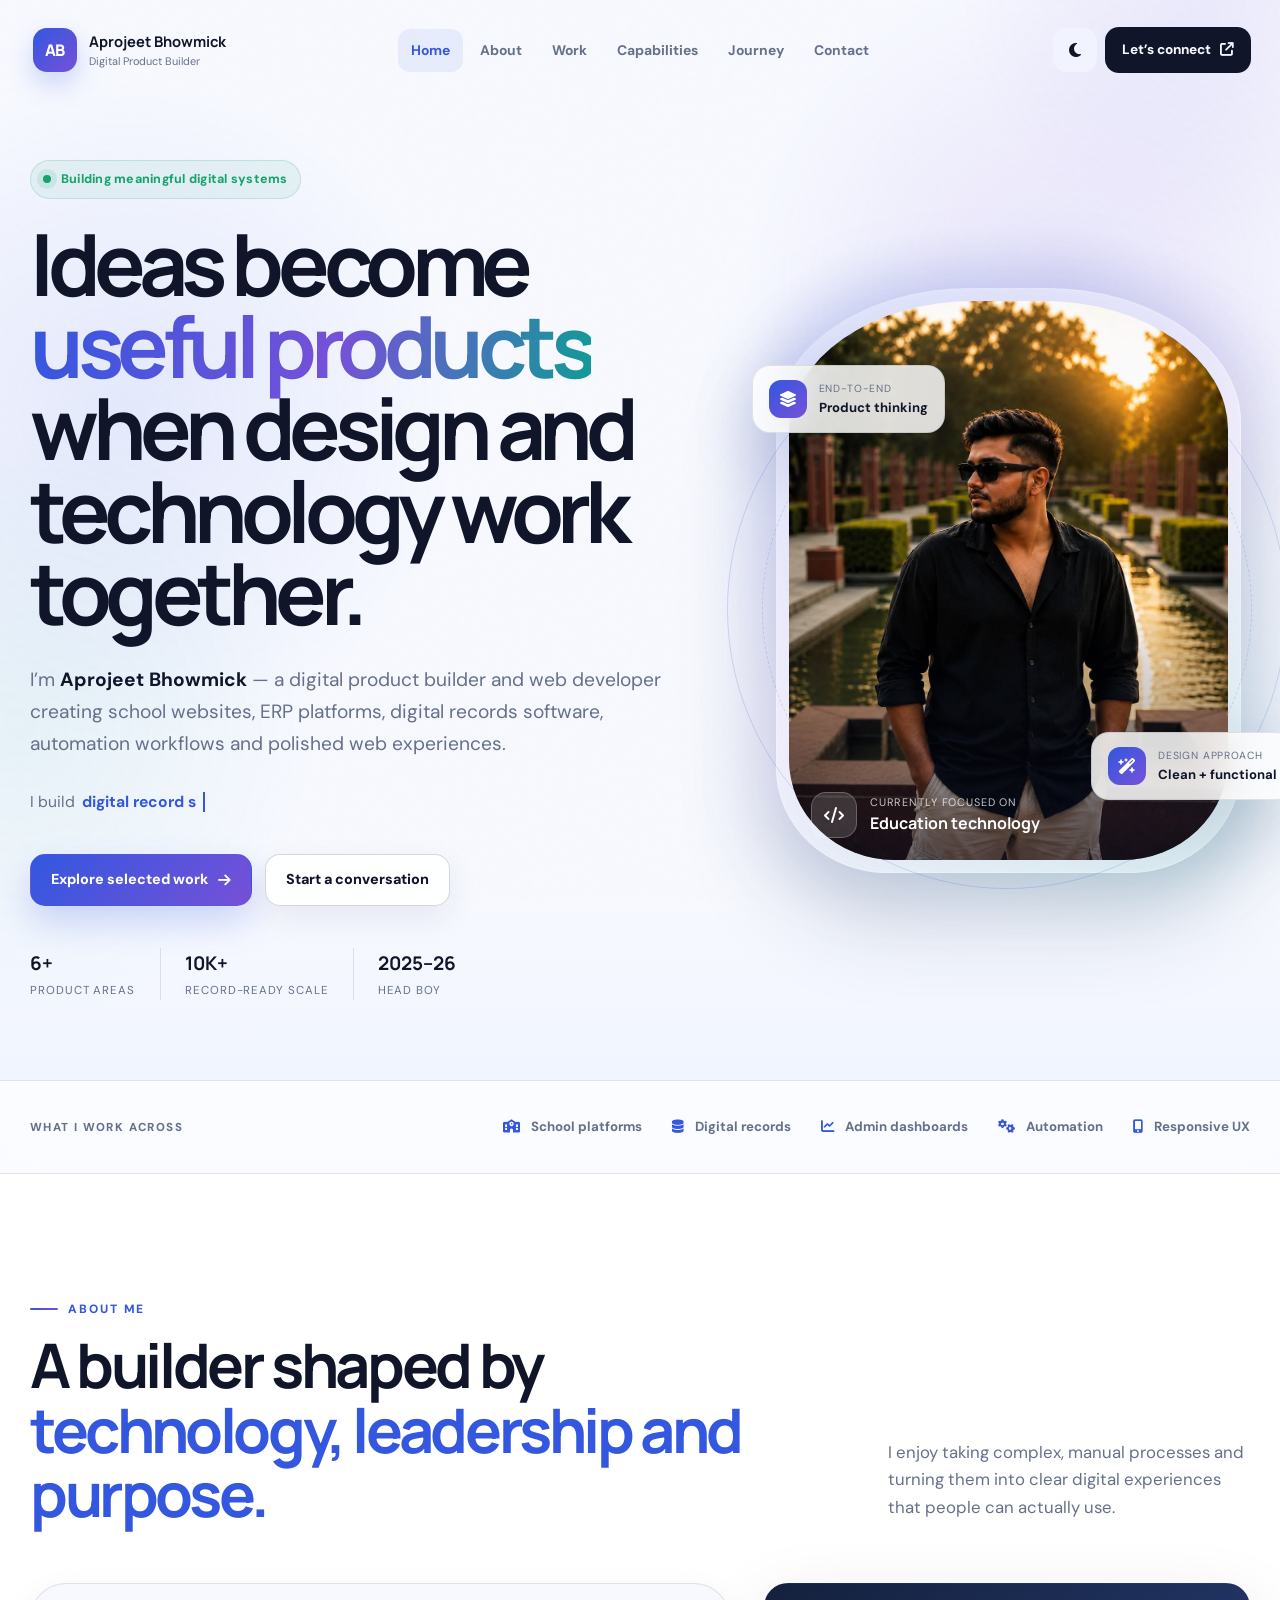
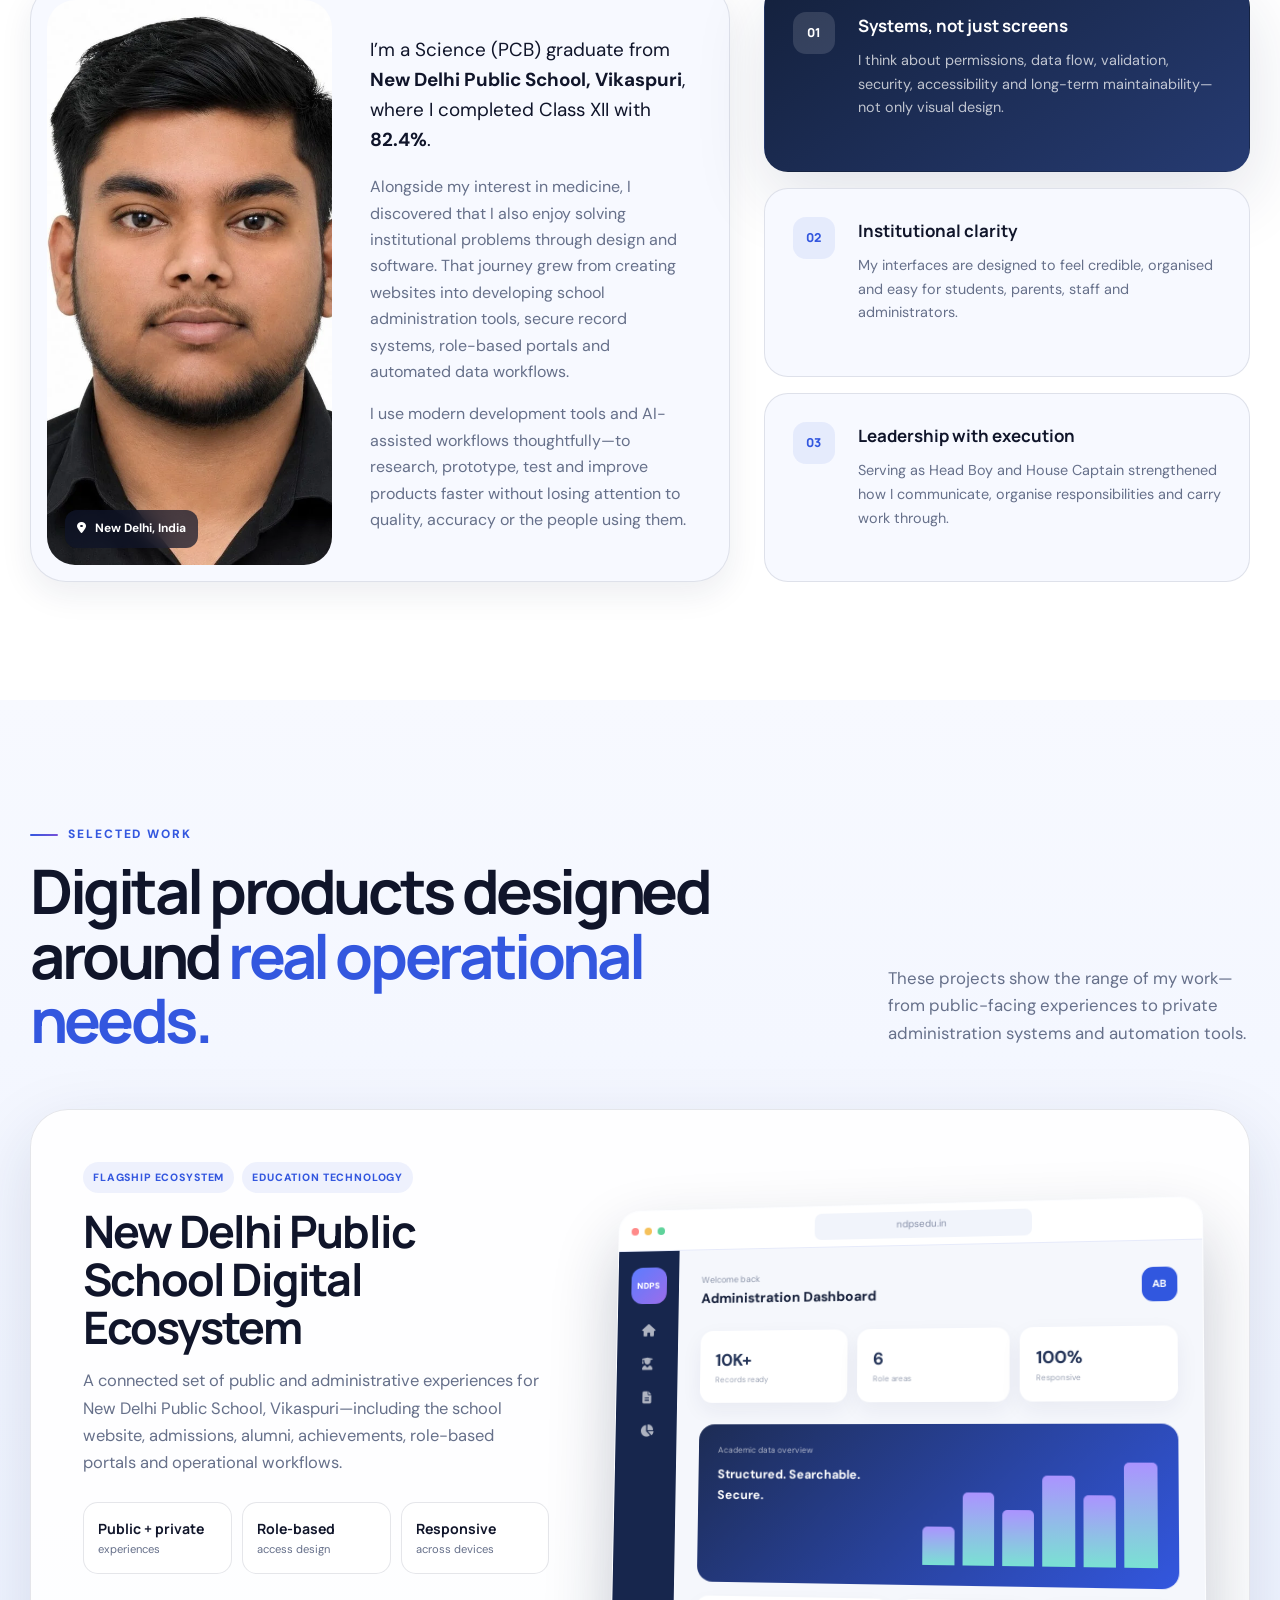
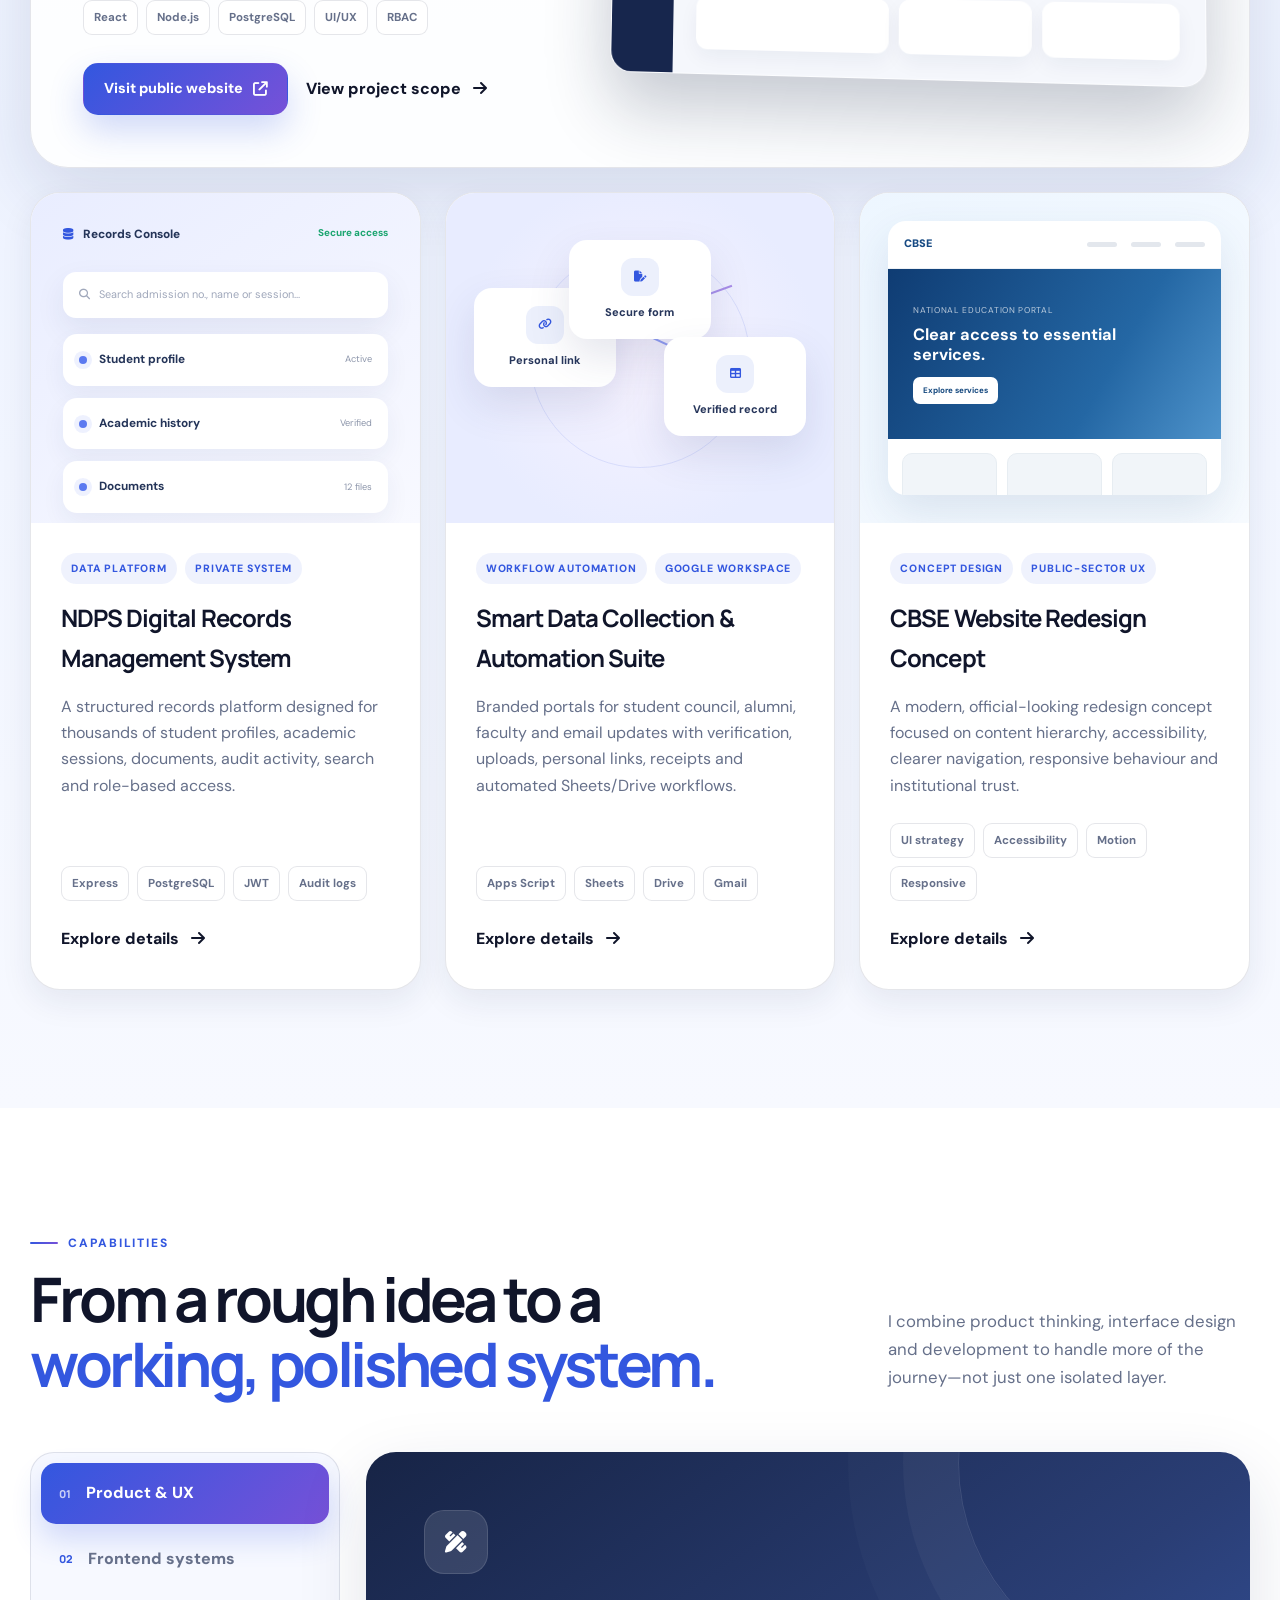
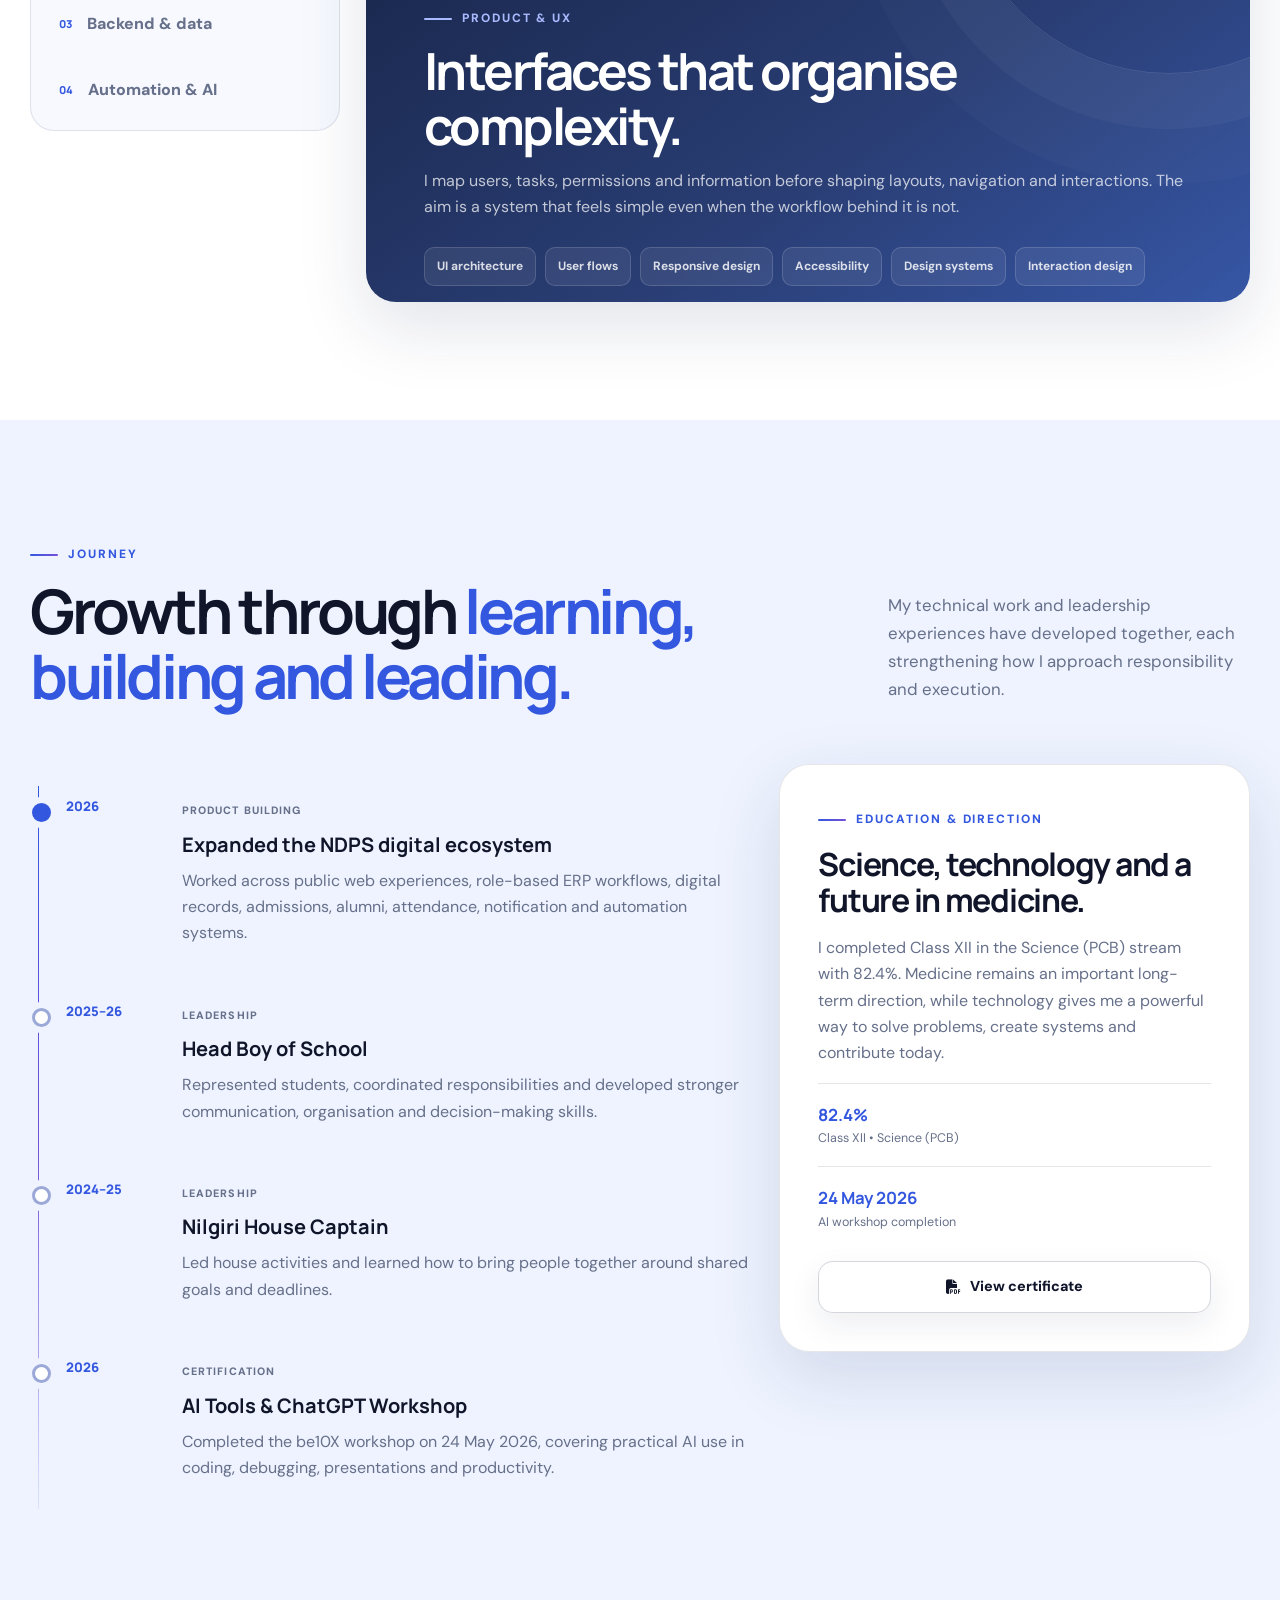
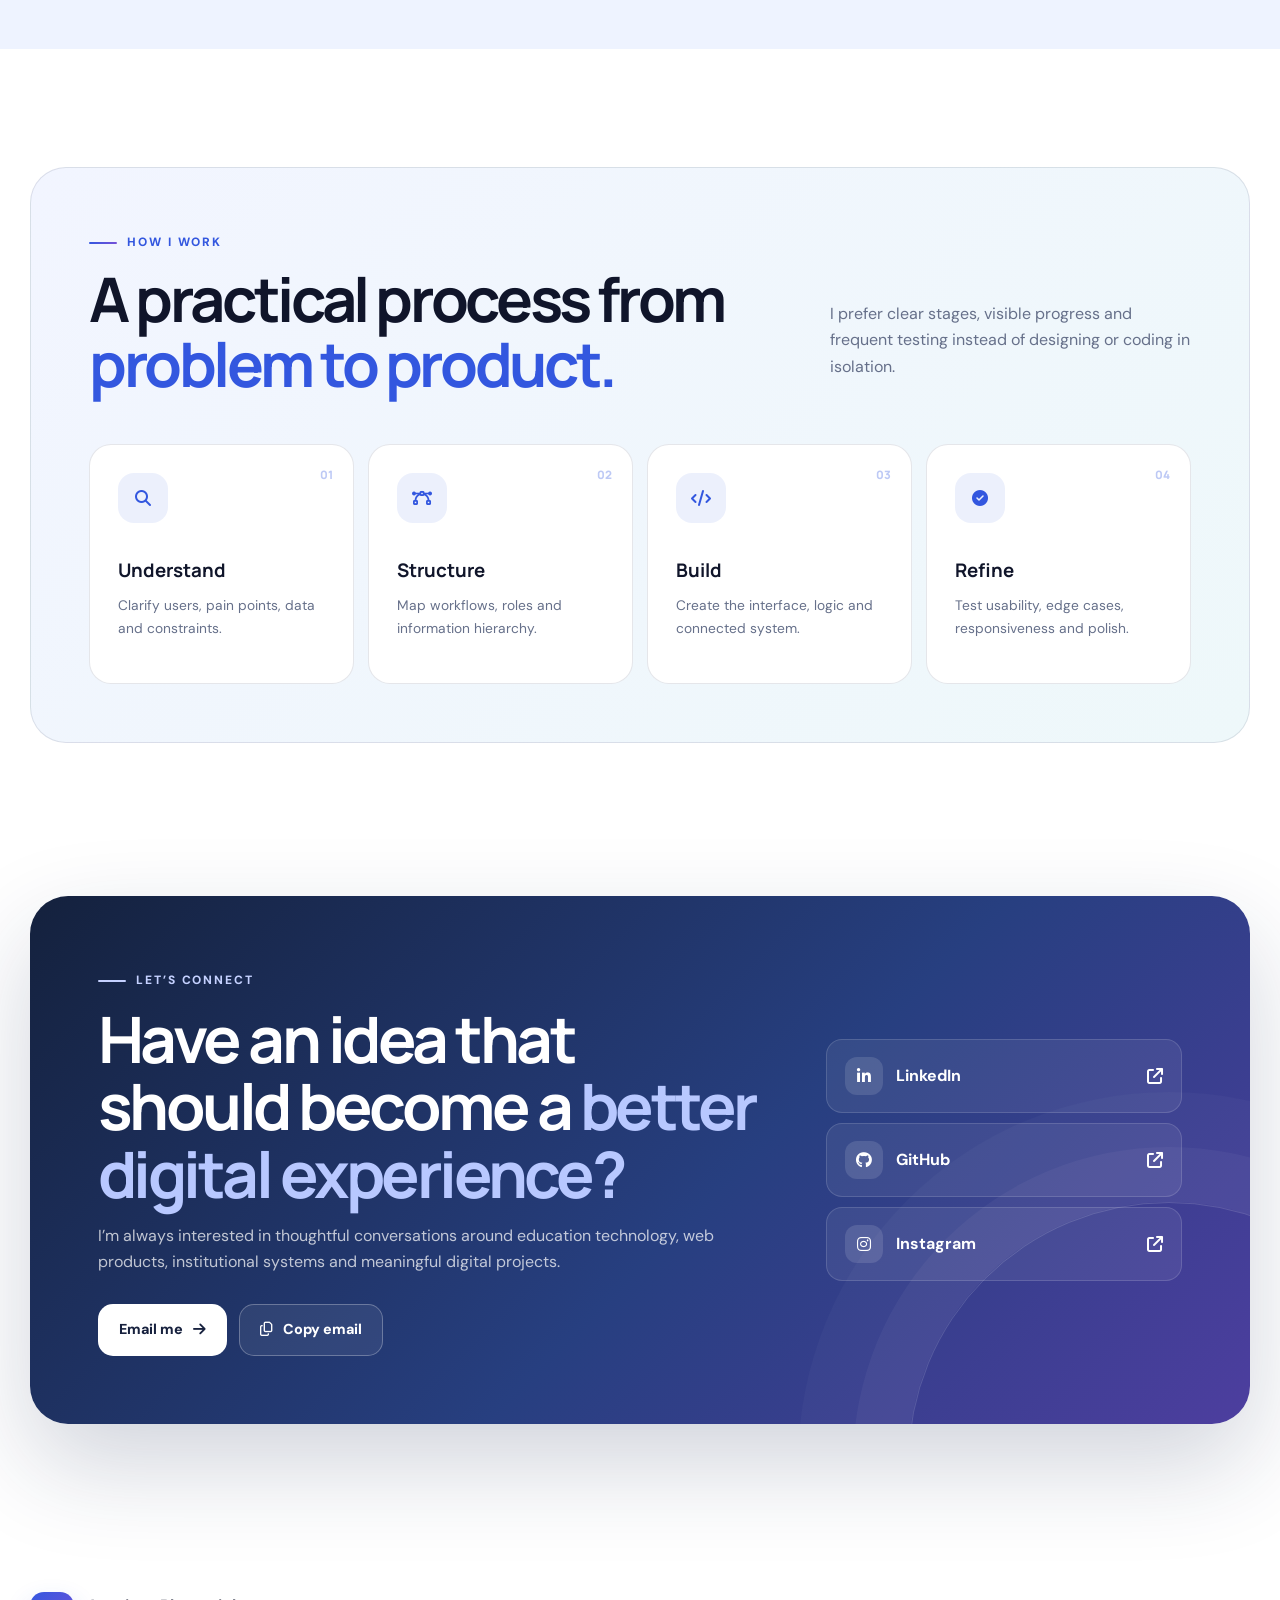
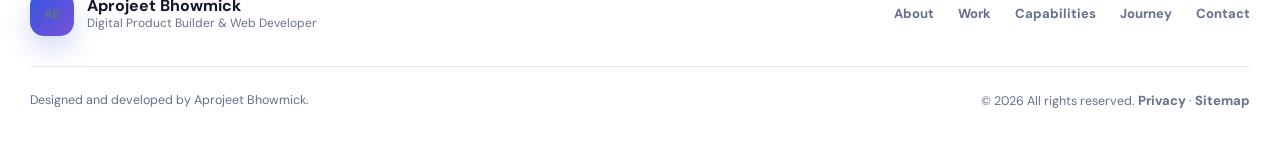
==== index.html @ 4f78eb9e "Redesign professional portfolio and remove NEET CBT project" ====
<!DOCTYPE html>
<html lang="en" data-theme="light">
<head>
    <meta charset="UTF-8">
    <meta name="viewport" content="width=device-width, initial-scale=1.0">
    <meta http-equiv="X-UA-Compatible" content="IE=edge">

    <title>Aprojeet Bhowmick | Digital Product Builder & Web Developer</title>
    <meta name="description" content="Portfolio of Aprojeet Bhowmick, a digital product builder and web developer creating school websites, ERP platforms, digital records systems, automation workflows and responsive web applications.">
    <meta name="keywords" content="Aprojeet Bhowmick, web developer, digital product builder, NDPS website, school ERP, digital records management, Google Apps Script automation, portfolio, New Delhi">
    <meta name="author" content="Aprojeet Bhowmick">
    <meta name="robots" content="index, follow">
    <meta name="theme-color" content="#f7f9ff">
    <link rel="canonical" href="https://aprojeetbhowmick.site.je/">

    <meta property="og:title" content="Aprojeet Bhowmick | Digital Product Builder">
    <meta property="og:description" content="Designing and building practical digital systems for education, administration and data management.">
    <meta property="og:url" content="https://aprojeetbhowmick.site.je/">
    <meta property="og:image" content="https://aprojeetbhowmick.site.je/images/hero.jpg">
    <meta property="og:type" content="website">
    <meta property="og:site_name" content="Aprojeet Bhowmick">

    <meta name="twitter:card" content="summary_large_image">
    <meta name="twitter:title" content="Aprojeet Bhowmick | Digital Product Builder">
    <meta name="twitter:description" content="School platforms, ERP systems, digital records software, automation workflows and responsive web experiences.">
    <meta name="twitter:image" content="https://aprojeetbhowmick.site.je/images/hero.jpg">

    <link rel="icon" type="image/png" sizes="16x16" href="favicon-16x16.png">
    <link rel="icon" type="image/png" sizes="32x32" href="favicon-32x32.png">
    <link rel="apple-touch-icon" sizes="180x180" href="apple-touch-icon.png">
    <link rel="manifest" href="site.webmanifest">

    <link rel="preconnect" href="https://fonts.googleapis.com">
    <link rel="preconnect" href="https://fonts.gstatic.com" crossorigin>
    <link href="https://fonts.googleapis.com/css2?family=DM+Sans:wght@400;500;600;700&family=Manrope:wght@500;600;700;800&display=swap" rel="stylesheet">
    <link rel="stylesheet" href="https://cdnjs.cloudflare.com/ajax/libs/font-awesome/6.7.2/css/all.min.css">
    <link rel="stylesheet" href="css/style.css?v=20260804">

    <script type="application/ld+json">
    {
      "@context": "https://schema.org",
      "@type": "Person",
      "name": "Aprojeet Bhowmick",
      "url": "https://aprojeetbhowmick.site.je/",
      "image": "https://aprojeetbhowmick.site.je/images/hero.jpg",
      "jobTitle": "Digital Product Builder and Web Developer",
      "description": "Digital product builder creating school websites, ERP platforms, digital records systems and automation workflows.",
      "alumniOf": {
        "@type": "EducationalOrganization",
        "name": "New Delhi Public School, Vikaspuri",
        "url": "https://ndpsedu.in"
      },
      "award": [
        "Head Boy of School 2025-2026",
        "Nilgiri House Captain 2024-2025"
      ],
      "knowsAbout": [
        "Web Development",
        "UI/UX Design",
        "School ERP Development",
        "Digital Records Management",
        "Responsive Design",
        "Google Apps Script",
        "Workflow Automation",
        "Artificial Intelligence"
      ],
      "sameAs": [
        "https://www.linkedin.com/in/aprojeetbhowmick",
        "https://github.com/aprojeetbhowmick2008-alt",
        "https://www.instagram.com/gentlex.aprojeet"
      ]
    }
    </script>
</head>
<body>
    <a class="skip-link" href="#main-content">Skip to main content</a>

    <div class="page-loader" id="pageLoader" aria-hidden="true">
        <div class="loader-mark">AB</div>
        <div class="loader-line"><span></span></div>
        <p>Building the experience</p>
    </div>

    <div class="scroll-progress" aria-hidden="true"><span id="scrollProgress"></span></div>
    <div class="ambient ambient-one" aria-hidden="true"></div>
    <div class="ambient ambient-two" aria-hidden="true"></div>
    <div class="noise" aria-hidden="true"></div>

    <header class="site-header" id="siteHeader">
        <nav class="nav-shell" aria-label="Primary navigation">
            <a class="brand" href="#home" aria-label="Aprojeet Bhowmick — Home">
                <span class="brand-mark">AB</span>
                <span class="brand-copy">
                    <strong>Aprojeet Bhowmick</strong>
                    <small>Digital Product Builder</small>
                </span>
            </a>

            <div class="nav-panel" id="navPanel">
                <a class="nav-link active" href="#home">Home</a>
                <a class="nav-link" href="#about">About</a>
                <a class="nav-link" href="#work">Work</a>
                <a class="nav-link" href="#capabilities">Capabilities</a>
                <a class="nav-link" href="#journey">Journey</a>
                <a class="nav-link" href="#contact">Contact</a>
            </div>

            <div class="nav-actions">
                <button class="icon-button theme-toggle" id="themeToggle" type="button" aria-label="Switch to dark theme" title="Change theme">
                    <i class="fa-solid fa-moon" aria-hidden="true"></i>
                </button>
                <a class="nav-cta" href="#contact">Let’s connect <i class="fa-solid fa-arrow-up-right-from-square" aria-hidden="true"></i></a>
                <button class="menu-button" id="menuButton" type="button" aria-label="Open navigation" aria-expanded="false" aria-controls="navPanel">
                    <span></span><span></span><span></span>
                </button>
            </div>
        </nav>
    </header>

    <main id="main-content">
        <section class="hero section" id="home">
            <div class="hero-grid container">
                <div class="hero-copy reveal">
                    <div class="eyebrow"><span class="status-dot"></span> Building meaningful digital systems</div>
                    <h1>Ideas become <span class="gradient-text">useful products</span> when design and technology work together.</h1>
                    <p class="hero-lead">
                        I’m <strong>Aprojeet Bhowmick</strong> — a digital product builder and web developer creating school websites, ERP platforms, digital records software, automation workflows and polished web experiences.
                    </p>
                    <div class="hero-role" aria-live="polite">
                        <span>I build</span>
                        <strong id="typingText">school platforms</strong>
                        <span class="typing-caret" aria-hidden="true"></span>
                    </div>
                    <div class="hero-actions">
                        <a class="button button-primary magnetic" href="#work">Explore selected work <i class="fa-solid fa-arrow-right" aria-hidden="true"></i></a>
                        <a class="button button-secondary" href="mailto:aprojeetbhowmick2008@gmail.com">Start a conversation</a>
                    </div>
                    <div class="hero-proof" aria-label="Highlights">
                        <div><strong>6+</strong><span>product areas</span></div>
                        <div><strong>10K+</strong><span>record-ready scale</span></div>
                        <div><strong>2025–26</strong><span>Head Boy</span></div>
                    </div>
                </div>

                <div class="hero-visual reveal reveal-delay-1" aria-label="Portrait of Aprojeet Bhowmick">
                    <div class="portrait-frame" data-tilt>
                        <div class="portrait-orbit orbit-one" aria-hidden="true"></div>
                        <div class="portrait-orbit orbit-two" aria-hidden="true"></div>
                        <picture>
                            <source srcset="images/webp/hero.webp" type="image/webp">
                            <img src="images/hero.jpg" alt="Aprojeet Bhowmick" width="760" height="950" fetchpriority="high">
                        </picture>
                        <div class="portrait-overlay"></div>
                        <div class="portrait-label">
                            <span class="label-icon"><i class="fa-solid fa-code" aria-hidden="true"></i></span>
                            <span><small>Currently focused on</small><strong>Education technology</strong></span>
                        </div>
                    </div>
                    <div class="floating-card floating-card-one" aria-hidden="true">
                        <i class="fa-solid fa-layer-group"></i>
                        <span><small>End-to-end</small><strong>Product thinking</strong></span>
                    </div>
                    <div class="floating-card floating-card-two" aria-hidden="true">
                        <i class="fa-solid fa-wand-magic-sparkles"></i>
                        <span><small>Design approach</small><strong>Clean + functional</strong></span>
                    </div>
                </div>
            </div>

            <div class="trusted-strip reveal">
                <div class="container trusted-inner">
                    <span class="trusted-label">What I work across</span>
                    <div class="trusted-items" aria-label="Areas of work">
                        <span><i class="fa-solid fa-school"></i> School platforms</span>
                        <span><i class="fa-solid fa-database"></i> Digital records</span>
                        <span><i class="fa-solid fa-chart-line"></i> Admin dashboards</span>
                        <span><i class="fa-solid fa-gears"></i> Automation</span>
                        <span><i class="fa-solid fa-mobile-screen-button"></i> Responsive UX</span>
                    </div>
                </div>
            </div>
        </section>

        <section class="about section" id="about">
            <div class="container">
                <div class="section-heading reveal">
                    <div>
                        <span class="section-kicker">About me</span>
                        <h2>A builder shaped by <span>technology, leadership and purpose.</span></h2>
                    </div>
                    <p>I enjoy taking complex, manual processes and turning them into clear digital experiences that people can actually use.</p>
                </div>

                <div class="about-grid">
                    <article class="about-story reveal">
                        <div class="about-photo-wrap">
                            <picture>
                                <source srcset="images/webp/about.webp" type="image/webp">
                                <img src="images/about.jpg" alt="Portrait of Aprojeet Bhowmick" width="700" height="700" loading="lazy">
                            </picture>
                            <div class="photo-badge"><i class="fa-solid fa-location-dot"></i> New Delhi, India</div>
                        </div>
                        <div class="about-text">
                            <p class="lead-paragraph">I’m a Science (PCB) graduate from <strong>New Delhi Public School, Vikaspuri</strong>, where I completed Class XII with <strong>82.4%</strong>.</p>
                            <p>Alongside my interest in medicine, I discovered that I also enjoy solving institutional problems through design and software. That journey grew from creating websites into developing school administration tools, secure record systems, role-based portals and automated data workflows.</p>
                            <p>I use modern development tools and AI-assisted workflows thoughtfully—to research, prototype, test and improve products faster without losing attention to quality, accuracy or the people using them.</p>
                        </div>
                    </article>

                    <aside class="about-values reveal reveal-delay-1">
                        <article class="value-card value-featured">
                            <span class="value-number">01</span>
                            <div>
                                <h3>Systems, not just screens</h3>
                                <p>I think about permissions, data flow, validation, security, accessibility and long-term maintainability—not only visual design.</p>
                            </div>
                        </article>
                        <article class="value-card">
                            <span class="value-number">02</span>
                            <div>
                                <h3>Institutional clarity</h3>
                                <p>My interfaces are designed to feel credible, organised and easy for students, parents, staff and administrators.</p>
                            </div>
                        </article>
                        <article class="value-card">
                            <span class="value-number">03</span>
                            <div>
                                <h3>Leadership with execution</h3>
                                <p>Serving as Head Boy and House Captain strengthened how I communicate, organise responsibilities and carry work through.</p>
                            </div>
                        </article>
                    </aside>
                </div>
            </div>
        </section>

        <section class="work section" id="work">
            <div class="container">
                <div class="section-heading reveal">
                    <div>
                        <span class="section-kicker">Selected work</span>
                        <h2>Digital products designed around <span>real operational needs.</span></h2>
                    </div>
                    <p>These projects show the range of my work—from public-facing experiences to private administration systems and automation tools.</p>
                </div>

                <div class="project-feature reveal" data-project="ndps-ecosystem">
                    <div class="project-copy">
                        <div class="project-meta"><span>Flagship ecosystem</span><span>Education technology</span></div>
                        <h3>New Delhi Public School Digital Ecosystem</h3>
                        <p>A connected set of public and administrative experiences for New Delhi Public School, Vikaspuri—including the school website, admissions, alumni, achievements, role-based portals and operational workflows.</p>
                        <div class="project-results">
                            <div><strong>Public + private</strong><span>experiences</span></div>
                            <div><strong>Role-based</strong><span>access design</span></div>
                            <div><strong>Responsive</strong><span>across devices</span></div>
                        </div>
                        <div class="project-tags">
                            <span>React</span><span>Node.js</span><span>PostgreSQL</span><span>UI/UX</span><span>RBAC</span>
                        </div>
                        <div class="project-actions">
                            <a class="button button-primary" href="https://ndpsedu.in" target="_blank" rel="noopener noreferrer">Visit public website <i class="fa-solid fa-arrow-up-right-from-square"></i></a>
                            <button class="text-button project-open" type="button" data-project-id="ndps-ecosystem">View project scope <i class="fa-solid fa-arrow-right"></i></button>
                        </div>
                    </div>
                    <div class="project-showcase showcase-school" data-tilt>
                        <div class="browser-shell">
                            <div class="browser-top"><span></span><span></span><span></span><div>ndpsedu.in</div></div>
                            <div class="school-screen">
                                <div class="school-sidebar">
                                    <div class="mini-logo">NDPS</div>
                                    <i class="fa-solid fa-house"></i>
                                    <i class="fa-solid fa-user-graduate"></i>
                                    <i class="fa-solid fa-file-lines"></i>
                                    <i class="fa-solid fa-chart-pie"></i>
                                </div>
                                <div class="school-content">
                                    <div class="school-header"><div><small>Welcome back</small><strong>Administration Dashboard</strong></div><span class="avatar-dot">AB</span></div>
                                    <div class="metric-row"><span><b>10K+</b><small>Records ready</small></span><span><b>6</b><small>Role areas</small></span><span><b>100%</b><small>Responsive</small></span></div>
                                    <div class="chart-panel"><div class="chart-copy"><small>Academic data overview</small><strong>Structured. Searchable. Secure.</strong></div><div class="bars"><i></i><i></i><i></i><i></i><i></i><i></i></div></div>
                                    <div class="mini-panels"><span></span><span></span><span></span></div>
                                </div>
                            </div>
                        </div>
                    </div>
                </div>

                <div class="project-grid">
                    <article class="project-card reveal" data-project="records">
                        <div class="project-card-visual visual-records">
                            <div class="records-head"><span><i class="fa-solid fa-database"></i> Records Console</span><small>Secure access</small></div>
                            <div class="record-search"><i class="fa-solid fa-magnifying-glass"></i><span>Search admission no., name or session…</span></div>
                            <div class="record-list">
                                <span><i></i><b>Student profile</b><small>Active</small></span>
                                <span><i></i><b>Academic history</b><small>Verified</small></span>
                                <span><i></i><b>Documents</b><small>12 files</small></span>
                            </div>
                        </div>
                        <div class="project-card-body">
                            <div class="project-meta"><span>Data platform</span><span>Private system</span></div>
                            <h3>NDPS Digital Records Management System</h3>
                            <p>A structured records platform designed for thousands of student profiles, academic sessions, documents, audit activity, search and role-based access.</p>
                            <div class="project-tags"><span>Express</span><span>PostgreSQL</span><span>JWT</span><span>Audit logs</span></div>
                            <button class="text-button project-open" type="button" data-project-id="records">Explore details <i class="fa-solid fa-arrow-right"></i></button>
                        </div>
                    </article>

                    <article class="project-card reveal reveal-delay-1" data-project="automation">
                        <div class="project-card-visual visual-automation">
                            <div class="flow-node node-one"><i class="fa-solid fa-link"></i><span>Personal link</span></div>
                            <div class="flow-line line-one"></div>
                            <div class="flow-node node-two"><i class="fa-solid fa-file-pen"></i><span>Secure form</span></div>
                            <div class="flow-line line-two"></div>
                            <div class="flow-node node-three"><i class="fa-solid fa-table"></i><span>Verified record</span></div>
                            <div class="flow-pulse"></div>
                        </div>
                        <div class="project-card-body">
                            <div class="project-meta"><span>Workflow automation</span><span>Google Workspace</span></div>
                            <h3>Smart Data Collection & Automation Suite</h3>
                            <p>Branded portals for student council, alumni, faculty and email updates with verification, uploads, personal links, receipts and automated Sheets/Drive workflows.</p>
                            <div class="project-tags"><span>Apps Script</span><span>Sheets</span><span>Drive</span><span>Gmail</span></div>
                            <button class="text-button project-open" type="button" data-project-id="automation">Explore details <i class="fa-solid fa-arrow-right"></i></button>
                        </div>
                    </article>

                    <article class="project-card reveal reveal-delay-1" data-project="design">
                        <div class="project-card-visual visual-design">
                            <div class="design-window">
                                <div class="design-nav"><span class="design-logo">CBSE</span><span></span><span></span><span></span></div>
                                <div class="design-hero"><small>National education portal</small><strong>Clear access to essential services.</strong><button>Explore services</button></div>
                                <div class="design-cards"><span></span><span></span><span></span></div>
                            </div>
                        </div>
                        <div class="project-card-body">
                            <div class="project-meta"><span>Concept design</span><span>Public-sector UX</span></div>
                            <h3>CBSE Website Redesign Concept</h3>
                            <p>A modern, official-looking redesign concept focused on content hierarchy, accessibility, clearer navigation, responsive behaviour and institutional trust.</p>
                            <div class="project-tags"><span>UI strategy</span><span>Accessibility</span><span>Motion</span><span>Responsive</span></div>
                            <button class="text-button project-open" type="button" data-project-id="design">Explore details <i class="fa-solid fa-arrow-right"></i></button>
                        </div>
                    </article>
                </div>
            </div>
        </section>

        <section class="capabilities section" id="capabilities">
            <div class="container">
                <div class="section-heading reveal">
                    <div>
                        <span class="section-kicker">Capabilities</span>
                        <h2>From a rough idea to a <span>working, polished system.</span></h2>
                    </div>
                    <p>I combine product thinking, interface design and development to handle more of the journey—not just one isolated layer.</p>
                </div>

                <div class="capability-layout">
                    <div class="capability-tabs reveal" role="tablist" aria-label="Capability categories">
                        <button class="capability-tab active" type="button" role="tab" aria-selected="true" data-tab="product"><span>01</span>Product & UX</button>
                        <button class="capability-tab" type="button" role="tab" aria-selected="false" data-tab="frontend"><span>02</span>Frontend systems</button>
                        <button class="capability-tab" type="button" role="tab" aria-selected="false" data-tab="backend"><span>03</span>Backend & data</button>
                        <button class="capability-tab" type="button" role="tab" aria-selected="false" data-tab="automation"><span>04</span>Automation & AI</button>
                    </div>

                    <div class="capability-stage reveal reveal-delay-1">
                        <article class="capability-panel active" data-panel="product">
                            <div class="capability-icon"><i class="fa-solid fa-pen-ruler"></i></div>
                            <span class="section-kicker">Product & UX</span>
                            <h3>Interfaces that organise complexity.</h3>
                            <p>I map users, tasks, permissions and information before shaping layouts, navigation and interactions. The aim is a system that feels simple even when the workflow behind it is not.</p>
                            <div class="skill-cloud"><span>UI architecture</span><span>User flows</span><span>Responsive design</span><span>Accessibility</span><span>Design systems</span><span>Interaction design</span></div>
                        </article>
                        <article class="capability-panel" data-panel="frontend">
                            <div class="capability-icon"><i class="fa-solid fa-laptop-code"></i></div>
                            <span class="section-kicker">Frontend systems</span>
                            <h3>Fast, responsive and maintainable experiences.</h3>
                            <p>I create reusable interface patterns for public websites, portals and dashboards, with clear states, forms, tables, filters, modals and mobile behaviour.</p>
                            <div class="skill-cloud"><span>HTML5</span><span>CSS3</span><span>JavaScript</span><span>React</span><span>Vite</span><span>Responsive UI</span></div>
                        </article>
                        <article class="capability-panel" data-panel="backend">
                            <div class="capability-icon"><i class="fa-solid fa-server"></i></div>
                            <span class="section-kicker">Backend & data</span>
                            <h3>Reliable foundations for real records.</h3>
                            <p>I work with APIs, relational data, authentication, permissions, search, file handling and audit activity to support operational software rather than static demos.</p>
                            <div class="skill-cloud"><span>Node.js</span><span>Express</span><span>PostgreSQL</span><span>MySQL</span><span>Prisma</span><span>JWT & RBAC</span></div>
                        </article>
                        <article class="capability-panel" data-panel="automation">
                            <div class="capability-icon"><i class="fa-solid fa-wand-magic-sparkles"></i></div>
                            <span class="section-kicker">Automation & AI</span>
                            <h3>Less repetitive work, better data quality.</h3>
                            <p>I build verification, personal-link, notification and record-generation workflows using Google Workspace tools and AI-assisted development practices.</p>
                            <div class="skill-cloud"><span>Apps Script</span><span>Google Sheets</span><span>Drive</span><span>Gmail workflows</span><span>ChatGPT</span><span>Codex</span></div>
                        </article>
                    </div>
                </div>
            </div>
        </section>

        <section class="journey section" id="journey">
            <div class="container">
                <div class="section-heading reveal">
                    <div>
                        <span class="section-kicker">Journey</span>
                        <h2>Growth through <span>learning, building and leading.</span></h2>
                    </div>
                    <p>My technical work and leadership experiences have developed together, each strengthening how I approach responsibility and execution.</p>
                </div>

                <div class="journey-grid">
                    <div class="timeline reveal">
                        <article class="timeline-item active">
                            <span class="timeline-year">2026</span>
                            <div><small>Product building</small><h3>Expanded the NDPS digital ecosystem</h3><p>Worked across public web experiences, role-based ERP workflows, digital records, admissions, alumni, attendance, notification and automation systems.</p></div>
                        </article>
                        <article class="timeline-item">
                            <span class="timeline-year">2025–26</span>
                            <div><small>Leadership</small><h3>Head Boy of School</h3><p>Represented students, coordinated responsibilities and developed stronger communication, organisation and decision-making skills.</p></div>
                        </article>
                        <article class="timeline-item">
                            <span class="timeline-year">2024–25</span>
                            <div><small>Leadership</small><h3>Nilgiri House Captain</h3><p>Led house activities and learned how to bring people together around shared goals and deadlines.</p></div>
                        </article>
                        <article class="timeline-item">
                            <span class="timeline-year">2026</span>
                            <div><small>Certification</small><h3>AI Tools & ChatGPT Workshop</h3><p>Completed the be10X workshop on 24 May 2026, covering practical AI use in coding, debugging, presentations and productivity.</p></div>
                        </article>
                    </div>

                    <aside class="journey-card reveal reveal-delay-1">
                        <span class="section-kicker">Education & direction</span>
                        <h3>Science, technology and a future in medicine.</h3>
                        <p>I completed Class XII in the Science (PCB) stream with 82.4%. Medicine remains an important long-term direction, while technology gives me a powerful way to solve problems, create systems and contribute today.</p>
                        <div class="journey-stat"><strong>82.4%</strong><span>Class XII • Science (PCB)</span></div>
                        <div class="journey-stat"><strong>24 May 2026</strong><span>AI workshop completion</span></div>
                        <a class="button button-secondary" href="assets/certificate.pdf" target="_blank" rel="noopener noreferrer"><i class="fa-solid fa-file-pdf"></i> View certificate</a>
                    </aside>
                </div>
            </div>
        </section>

        <section class="process section">
            <div class="container process-shell reveal">
                <div class="process-intro">
                    <div><span class="section-kicker">How I work</span><h2>A practical process from <span>problem to product.</span></h2></div>
                    <p>I prefer clear stages, visible progress and frequent testing instead of designing or coding in isolation.</p>
                </div>
                <div class="process-steps">
                    <article><span>01</span><i class="fa-solid fa-magnifying-glass"></i><h3>Understand</h3><p>Clarify users, pain points, data and constraints.</p></article>
                    <article><span>02</span><i class="fa-solid fa-bezier-curve"></i><h3>Structure</h3><p>Map workflows, roles and information hierarchy.</p></article>
                    <article><span>03</span><i class="fa-solid fa-code"></i><h3>Build</h3><p>Create the interface, logic and connected system.</p></article>
                    <article><span>04</span><i class="fa-solid fa-circle-check"></i><h3>Refine</h3><p>Test usability, edge cases, responsiveness and polish.</p></article>
                </div>
            </div>
        </section>

        <section class="contact section" id="contact">
            <div class="container">
                <div class="contact-shell reveal">
                    <div class="contact-copy">
                        <span class="section-kicker">Let’s connect</span>
                        <h2>Have an idea that should become a <span>better digital experience?</span></h2>
                        <p>I’m always interested in thoughtful conversations around education technology, web products, institutional systems and meaningful digital projects.</p>
                        <div class="contact-actions">
                            <a class="button button-light" href="mailto:aprojeetbhowmick2008@gmail.com">Email me <i class="fa-solid fa-arrow-right"></i></a>
                            <button class="button button-ghost-light" id="copyEmail" type="button" data-email="aprojeetbhowmick2008@gmail.com"><i class="fa-regular fa-copy"></i> Copy email</button>
                        </div>
                    </div>
                    <div class="contact-links">
                        <a href="https://www.linkedin.com/in/aprojeetbhowmick" target="_blank" rel="noopener noreferrer"><span><i class="fa-brands fa-linkedin-in"></i><b>LinkedIn</b></span><i class="fa-solid fa-arrow-up-right-from-square"></i></a>
                        <a href="https://github.com/aprojeetbhowmick2008-alt" target="_blank" rel="noopener noreferrer"><span><i class="fa-brands fa-github"></i><b>GitHub</b></span><i class="fa-solid fa-arrow-up-right-from-square"></i></a>
                        <a href="https://www.instagram.com/gentlex.aprojeet" target="_blank" rel="noopener noreferrer"><span><i class="fa-brands fa-instagram"></i><b>Instagram</b></span><i class="fa-solid fa-arrow-up-right-from-square"></i></a>
                    </div>
                </div>
            </div>
        </section>
    </main>

    <footer class="site-footer">
        <div class="container footer-top">
            <div class="footer-brand">
                <span class="brand-mark">AB</span>
                <div><strong>Aprojeet Bhowmick</strong><span>Digital Product Builder & Web Developer</span></div>
            </div>
            <nav aria-label="Footer navigation">
                <a href="#about">About</a><a href="#work">Work</a><a href="#capabilities">Capabilities</a><a href="#journey">Journey</a><a href="#contact">Contact</a>
            </nav>
        </div>
        <div class="container footer-bottom">
            <p>Designed and developed by Aprojeet Bhowmick.</p>
            <p>© <span id="currentYear"></span> All rights reserved. <a href="privacy.html">Privacy</a> · <a href="sitemap.html">Sitemap</a></p>
        </div>
    </footer>

    <button class="back-to-top" id="backToTop" type="button" aria-label="Back to top"><i class="fa-solid fa-arrow-up"></i></button>
    <div class="toast" id="toast" role="status" aria-live="polite"></div>

    <div class="project-modal" id="projectModal" role="dialog" aria-modal="true" aria-labelledby="projectModalTitle" aria-hidden="true">
        <div class="project-modal-backdrop" data-close-modal></div>
        <div class="project-modal-panel" role="document">
            <button class="modal-close" type="button" aria-label="Close project details" data-close-modal><i class="fa-solid fa-xmark"></i></button>
            <span class="section-kicker" id="projectModalKicker">Project details</span>
            <h2 id="projectModalTitle"></h2>
            <p class="modal-summary" id="projectModalSummary"></p>
            <div class="modal-grid">
                <div><h3>Challenge</h3><p id="projectModalChallenge"></p></div>
                <div><h3>Approach</h3><p id="projectModalApproach"></p></div>
                <div><h3>Key capabilities</h3><ul id="projectModalFeatures"></ul></div>
                <div><h3>Focus</h3><div class="project-tags" id="projectModalTags"></div></div>
            </div>
        </div>
    </div>

    <script src="js/script.js?v=20260804" defer></script>
</body>
</html>
---- css/style.css ----
:root {
    --bg: #f7f9ff;
    --bg-soft: #eef3ff;
    --surface: rgba(255, 255, 255, 0.88);
    --surface-solid: #ffffff;
    --surface-strong: #f1f4ff;
    --text: #10152a;
    --muted: #66708a;
    --line: rgba(22, 32, 70, 0.11);
    --line-strong: rgba(22, 32, 70, 0.18);
    --navy: #14213d;
    --blue: #3357df;
    --blue-dark: #2545bf;
    --violet: #7651d8;
    --teal: #119b96;
    --gold: #c8942e;
    --success: #18a26e;
    --shadow-sm: 0 12px 32px rgba(25, 38, 82, 0.08);
    --shadow-md: 0 24px 70px rgba(25, 38, 82, 0.13);
    --shadow-lg: 0 40px 100px rgba(25, 38, 82, 0.2);
    --radius-sm: 14px;
    --radius-md: 24px;
    --radius-lg: 36px;
    --container: 1220px;
    --header-height: 86px;
    --ease: cubic-bezier(.2,.7,.2,1);
}

html[data-theme="dark"] {
    --bg: #0d1223;
    --bg-soft: #111a31;
    --surface: rgba(20, 28, 50, 0.88);
    --surface-solid: #141c32;
    --surface-strong: #1b2540;
    --text: #f6f8ff;
    --muted: #a7b0c7;
    --line: rgba(255, 255, 255, 0.1);
    --line-strong: rgba(255, 255, 255, 0.16);
    --navy: #eef3ff;
    --shadow-sm: 0 12px 32px rgba(0, 0, 0, 0.22);
    --shadow-md: 0 24px 70px rgba(0, 0, 0, 0.32);
    --shadow-lg: 0 40px 100px rgba(0, 0, 0, 0.42);
}

* { box-sizing: border-box; }
html { scroll-behavior: smooth; scroll-padding-top: calc(var(--header-height) + 22px); }
body {
    margin: 0;
    min-width: 320px;
    font-family: "DM Sans", system-ui, -apple-system, BlinkMacSystemFont, "Segoe UI", sans-serif;
    color: var(--text);
    background: var(--bg);
    line-height: 1.65;
    overflow-x: hidden;
    transition: background-color .35s ease, color .35s ease;
}
body.modal-open, body.menu-open { overflow: hidden; }
button, input, textarea, select { font: inherit; }
a { color: inherit; }
img { max-width: 100%; display: block; }
button, a { -webkit-tap-highlight-color: transparent; }
::selection { background: rgba(51, 87, 223, .2); }

.skip-link {
    position: fixed;
    left: 18px;
    top: -90px;
    z-index: 9999;
    background: var(--text);
    color: var(--bg);
    padding: 12px 18px;
    border-radius: 10px;
    text-decoration: none;
    transition: top .25s ease;
}
.skip-link:focus { top: 18px; }

.container { width: min(calc(100% - 40px), var(--container)); margin-inline: auto; }
.section { position: relative; padding: 118px 0; }
.section-heading {
    display: grid;
    grid-template-columns: minmax(0, 1.55fr) minmax(280px, .7fr);
    align-items: end;
    gap: 56px;
    margin-bottom: 56px;
}
.section-kicker {
    display: inline-flex;
    align-items: center;
    gap: 10px;
    margin-bottom: 14px;
    color: var(--blue);
    font-size: .75rem;
    font-weight: 800;
    letter-spacing: .16em;
    text-transform: uppercase;
}
.section-kicker::before { content: ""; width: 28px; height: 2px; border-radius: 2px; background: linear-gradient(90deg, var(--blue), var(--violet)); }
.section-heading h2,
.process-intro h2,
.contact-copy h2 {
    margin: 0;
    max-width: 790px;
    font-family: "Manrope", sans-serif;
    font-size: clamp(2.3rem, 4.8vw, 4.6rem);
    line-height: 1.05;
    letter-spacing: -.055em;
}
.section-heading h2 span,
.process-intro h2 span,
.contact-copy h2 span { color: var(--blue); }
.section-heading > p { margin: 0 0 5px; color: var(--muted); font-size: 1.05rem; }

.page-loader {
    position: fixed;
    inset: 0;
    z-index: 99999;
    display: grid;
    place-content: center;
    justify-items: center;
    background: #f7f9ff;
    transition: opacity .55s ease, visibility .55s ease;
}
.page-loader.hidden { opacity: 0; visibility: hidden; }
.loader-mark {
    display: grid;
    place-items: center;
    width: 72px;
    height: 72px;
    border-radius: 22px;
    background: linear-gradient(135deg, var(--blue), var(--violet));
    color: white;
    font-family: "Manrope", sans-serif;
    font-size: 1.4rem;
    font-weight: 800;
    box-shadow: 0 22px 60px rgba(51, 87, 223, .3);
}
.loader-line { width: 180px; height: 3px; margin-top: 26px; overflow: hidden; border-radius: 99px; background: #e6eaff; }
.loader-line span { display: block; width: 45%; height: 100%; background: linear-gradient(90deg, var(--blue), var(--violet)); animation: loaderMove 1.1s var(--ease) infinite; }
.page-loader p { margin: 14px 0 0; color: #6f7791; font-size: .78rem; letter-spacing: .16em; text-transform: uppercase; }
@keyframes loaderMove { 0% { transform: translateX(-120%); } 100% { transform: translateX(330%); } }

.scroll-progress { position: fixed; inset: 0 0 auto; z-index: 10001; height: 3px; pointer-events: none; }
.scroll-progress span { display: block; height: 100%; width: 0; background: linear-gradient(90deg, var(--blue), var(--violet), var(--teal)); box-shadow: 0 0 18px rgba(51,87,223,.5); }
.ambient { position: fixed; z-index: -2; border-radius: 50%; pointer-events: none; opacity: .6; }
.ambient-one { width: 520px; height: 520px; top: -260px; right: -190px; background: radial-gradient(circle, rgba(118,81,216,.15), transparent 68%); }
.ambient-two { width: 620px; height: 620px; left: -290px; top: 46%; background: radial-gradient(circle, rgba(17,155,150,.12), transparent 68%); }
.noise { position: fixed; inset: 0; z-index: -1; pointer-events: none; opacity: .018; background-image: url("data:image/svg+xml,%3Csvg viewBox='0 0 180 180' xmlns='http://www.w3.org/2000/svg'%3E%3Cfilter id='n'%3E%3CfeTurbulence type='fractalNoise' baseFrequency='.9' numOctaves='3' stitchTiles='stitch'/%3E%3C/filter%3E%3Crect width='100%25' height='100%25' filter='url(%23n)' opacity='.9'/%3E%3C/svg%3E"); }

.site-header { position: fixed; inset: 0 0 auto; z-index: 1000; padding: 16px 0; transition: padding .35s ease; }
.site-header.scrolled { padding: 8px 0; }
.nav-shell {
    width: min(calc(100% - 32px), 1320px);
    min-height: 68px;
    margin: auto;
    padding: 10px 12px 10px 16px;
    display: flex;
    align-items: center;
    justify-content: space-between;
    gap: 24px;
    border: 1px solid transparent;
    border-radius: 22px;
    transition: background .35s ease, border-color .35s ease, box-shadow .35s ease;
}
.site-header.scrolled .nav-shell {
    background: color-mix(in srgb, var(--surface-solid) 82%, transparent);
    border-color: var(--line);
    box-shadow: var(--shadow-sm);
    backdrop-filter: blur(18px);
    -webkit-backdrop-filter: blur(18px);
}
.brand { display: inline-flex; align-items: center; gap: 12px; text-decoration: none; min-width: max-content; }
.brand-mark {
    display: grid;
    place-items: center;
    width: 44px;
    height: 44px;
    border-radius: 14px;
    background: linear-gradient(135deg, var(--blue), var(--violet));
    color: #fff;
    font-family: "Manrope", sans-serif;
    font-weight: 800;
    letter-spacing: -.04em;
    box-shadow: 0 12px 26px rgba(51,87,223,.22);
}
.brand-copy { display: grid; line-height: 1.2; }
.brand-copy strong { font-family: "Manrope", sans-serif; font-size: .92rem; }
.brand-copy small { margin-top: 4px; color: var(--muted); font-size: .68rem; }
.nav-panel { display: flex; align-items: center; gap: 4px; }
.nav-link { position: relative; padding: 10px 13px; color: var(--muted); font-size: .87rem; font-weight: 700; text-decoration: none; border-radius: 12px; transition: color .25s ease, background .25s ease; }
.nav-link:hover, .nav-link.active { color: var(--blue); background: rgba(51,87,223,.075); }
.nav-actions { display: flex; align-items: center; gap: 8px; }
.icon-button, .menu-button { border: 0; cursor: pointer; }
.icon-button { width: 44px; height: 44px; border-radius: 14px; display: grid; place-items: center; background: var(--surface-strong); color: var(--text); transition: transform .25s ease, background .25s ease; }
.icon-button:hover { transform: translateY(-2px); background: var(--bg-soft); }
.nav-cta { display: inline-flex; align-items: center; gap: 9px; padding: 12px 17px; border-radius: 14px; background: var(--text); color: var(--bg); font-size: .85rem; font-weight: 800; text-decoration: none; transition: transform .25s ease, box-shadow .25s ease; }
.nav-cta:hover { transform: translateY(-2px); box-shadow: 0 14px 30px rgba(16,21,42,.18); }
.menu-button { display: none; width: 44px; height: 44px; padding: 0; border-radius: 14px; background: var(--surface-strong); }
.menu-button span { display: block; width: 20px; height: 2px; margin: 4px auto; border-radius: 2px; background: var(--text); transition: transform .3s ease, opacity .3s ease; }
.menu-button.open span:nth-child(1) { transform: translateY(6px) rotate(45deg); }
.menu-button.open span:nth-child(2) { opacity: 0; }
.menu-button.open span:nth-child(3) { transform: translateY(-6px) rotate(-45deg); }

.hero { padding: 160px 0 0; min-height: 100vh; display: flex; flex-direction: column; justify-content: space-between; overflow: hidden; }
.hero::before { content: ""; position: absolute; inset: 0; z-index: -3; background: radial-gradient(circle at 83% 24%, rgba(118,81,216,.12), transparent 23%), radial-gradient(circle at 10% 35%, rgba(51,87,223,.1), transparent 24%), linear-gradient(180deg, var(--bg) 0%, var(--bg) 76%, var(--bg-soft) 100%); }
.hero-grid { flex: 1; display: grid; grid-template-columns: minmax(0, 1.05fr) minmax(420px, .78fr); gap: 86px; align-items: center; padding-bottom: 80px; }
.eyebrow { display: inline-flex; align-items: center; gap: 10px; margin-bottom: 24px; padding: 8px 12px; border: 1px solid rgba(24,162,110,.18); border-radius: 99px; background: rgba(24,162,110,.07); color: var(--success); font-size: .78rem; font-weight: 800; letter-spacing: .02em; }
.status-dot { width: 8px; height: 8px; border-radius: 50%; background: var(--success); box-shadow: 0 0 0 6px rgba(24,162,110,.12); animation: statusPulse 2s ease infinite; }
@keyframes statusPulse { 50% { box-shadow: 0 0 0 10px rgba(24,162,110,0); } }
.hero h1 { margin: 0; max-width: 810px; font-family: "Manrope", sans-serif; font-size: clamp(3.2rem, 6.7vw, 6.7rem); line-height: .96; letter-spacing: -.075em; }
.gradient-text { color: transparent; background: linear-gradient(100deg, var(--blue) 0%, var(--violet) 55%, var(--teal) 100%); -webkit-background-clip: text; background-clip: text; }
.hero-lead { max-width: 750px; margin: 30px 0 0; color: var(--muted); font-size: clamp(1.03rem, 1.5vw, 1.22rem); }
.hero-lead strong { color: var(--text); }
.hero-role { min-height: 36px; margin-top: 25px; display: flex; align-items: center; flex-wrap: wrap; gap: 7px; color: var(--muted); font-size: .98rem; }
.hero-role strong { color: var(--blue); }
.typing-caret { width: 2px; height: 20px; background: var(--blue); animation: caretBlink .8s step-end infinite; }
@keyframes caretBlink { 50% { opacity: 0; } }
.hero-actions { display: flex; flex-wrap: wrap; gap: 13px; margin-top: 34px; }
.button { min-height: 52px; display: inline-flex; align-items: center; justify-content: center; gap: 10px; padding: 13px 20px; border: 1px solid transparent; border-radius: 15px; font-weight: 800; font-size: .9rem; text-decoration: none; cursor: pointer; transition: transform .28s var(--ease), box-shadow .28s ease, background .28s ease, border-color .28s ease; }
.button:hover { transform: translateY(-3px); }
.button-primary { background: linear-gradient(135deg, var(--blue), var(--violet)); color: white; box-shadow: 0 16px 34px rgba(51,87,223,.22); }
.button-primary:hover { box-shadow: 0 22px 42px rgba(51,87,223,.3); }
.button-secondary { background: var(--surface); color: var(--text); border-color: var(--line-strong); box-shadow: var(--shadow-sm); }
.button-secondary:hover { border-color: rgba(51,87,223,.3); }
.hero-proof { display: flex; align-items: stretch; margin-top: 42px; }
.hero-proof > div { min-width: 130px; padding: 0 24px; border-left: 1px solid var(--line); display: grid; }
.hero-proof > div:first-child { padding-left: 0; border-left: 0; }
.hero-proof strong { font-family: "Manrope", sans-serif; font-size: 1.18rem; }
.hero-proof span { margin-top: 2px; color: var(--muted); font-size: .72rem; text-transform: uppercase; letter-spacing: .08em; }
.hero-visual { position: relative; min-height: 630px; display: grid; place-items: center; }
.portrait-frame { position: relative; width: min(100%, 465px); height: 585px; padding: 12px; border-radius: 42% 42% 24% 24% / 23% 23% 18% 18%; background: linear-gradient(145deg, rgba(255,255,255,.85), rgba(255,255,255,.3)); border: 1px solid rgba(255,255,255,.8); box-shadow: var(--shadow-lg); transform-style: preserve-3d; transition: transform .18s ease-out; }
html[data-theme="dark"] .portrait-frame { background: linear-gradient(145deg, rgba(255,255,255,.12), rgba(255,255,255,.03)); border-color: rgba(255,255,255,.12); }
.portrait-frame::before { content: ""; position: absolute; inset: -22px; z-index: -2; border-radius: inherit; background: linear-gradient(145deg, rgba(51,87,223,.22), rgba(118,81,216,.1), rgba(17,155,150,.18)); filter: blur(28px); }
.portrait-frame picture, .portrait-frame img { width: 100%; height: 100%; border-radius: inherit; overflow: hidden; }
.portrait-frame img { object-fit: cover; object-position: 50% 38%; }
.portrait-overlay { position: absolute; inset: 12px; border-radius: inherit; background: linear-gradient(180deg, transparent 55%, rgba(10,16,38,.5)); pointer-events: none; }
.portrait-label { position: absolute; left: 34px; right: 34px; bottom: 34px; display: flex; align-items: center; gap: 13px; color: white; transform: translateZ(30px); }
.label-icon { width: 46px; height: 46px; display: grid; place-items: center; border-radius: 15px; background: rgba(255,255,255,.15); border: 1px solid rgba(255,255,255,.24); backdrop-filter: blur(12px); }
.portrait-label > span:last-child { display: grid; line-height: 1.2; }
.portrait-label small { color: rgba(255,255,255,.76); font-size: .68rem; text-transform: uppercase; letter-spacing: .08em; }
.portrait-label strong { margin-top: 5px; font-family: "Manrope", sans-serif; }
.portrait-orbit { position: absolute; z-index: -3; border: 1px solid rgba(51,87,223,.18); border-radius: 50%; }
.orbit-one { width: 560px; height: 560px; inset: 40px auto auto -50px; animation: orbitSpin 24s linear infinite; }
.orbit-one::after { content: ""; position: absolute; width: 12px; height: 12px; border-radius: 50%; top: 63px; left: 82px; background: var(--blue); box-shadow: 0 0 0 9px rgba(51,87,223,.1); }
.orbit-two { width: 490px; height: 490px; inset: 75px auto auto -15px; border-style: dashed; animation: orbitSpin 28s linear infinite reverse; }
@keyframes orbitSpin { to { transform: rotate(360deg); } }
.floating-card { position: absolute; z-index: 4; display: flex; align-items: center; gap: 12px; min-width: 190px; padding: 14px 16px; border-radius: 18px; background: color-mix(in srgb, var(--surface-solid) 84%, transparent); border: 1px solid var(--line); box-shadow: var(--shadow-md); backdrop-filter: blur(18px); animation: floatCard 5s ease-in-out infinite; }
.floating-card i { width: 38px; height: 38px; display: grid; place-items: center; border-radius: 12px; color: white; background: linear-gradient(135deg, var(--blue), var(--violet)); }
.floating-card span { display: grid; line-height: 1.2; }
.floating-card small { color: var(--muted); font-size: .65rem; text-transform: uppercase; letter-spacing: .08em; }
.floating-card strong { margin-top: 4px; font-size: .82rem; }
.floating-card-one { left: -15px; top: 100px; }
.floating-card-two { right: -44px; bottom: 95px; animation-delay: -2.3s; }
@keyframes floatCard { 50% { transform: translateY(-12px); } }
.trusted-strip { border-top: 1px solid var(--line); border-bottom: 1px solid var(--line); background: color-mix(in srgb, var(--surface-solid) 68%, transparent); backdrop-filter: blur(16px); }
.trusted-inner { min-height: 92px; display: flex; align-items: center; justify-content: space-between; gap: 28px; }
.trusted-label { color: var(--muted); font-size: .72rem; font-weight: 800; text-transform: uppercase; letter-spacing: .12em; white-space: nowrap; }
.trusted-items { display: flex; align-items: center; justify-content: flex-end; flex-wrap: wrap; gap: 30px; }
.trusted-items span { color: var(--muted); font-size: .83rem; font-weight: 700; }
.trusted-items i { margin-right: 8px; color: var(--blue); }

.about { background: var(--surface-solid); }
.about-grid { display: grid; grid-template-columns: minmax(0, 1.18fr) minmax(340px, .82fr); gap: 34px; }
.about-story { padding: 16px; display: grid; grid-template-columns: 285px 1fr; gap: 38px; border: 1px solid var(--line); border-radius: var(--radius-lg); background: var(--bg); box-shadow: var(--shadow-sm); }
.about-photo-wrap { position: relative; min-height: 420px; border-radius: 28px; overflow: hidden; }
.about-photo-wrap img { width: 100%; height: 100%; object-fit: cover; object-position: center; }
.photo-badge { position: absolute; left: 18px; bottom: 18px; padding: 9px 12px; border-radius: 12px; background: rgba(16,21,42,.72); color: white; font-size: .75rem; font-weight: 700; backdrop-filter: blur(12px); }
.photo-badge i { margin-right: 6px; }
.about-text { align-self: center; padding: 16px 26px 16px 0; }
.about-text p { color: var(--muted); }
.about-text .lead-paragraph { color: var(--text); font-size: 1.18rem; line-height: 1.6; }
.about-values { display: grid; gap: 16px; }
.value-card { position: relative; display: grid; grid-template-columns: 48px 1fr; gap: 17px; padding: 28px; border: 1px solid var(--line); border-radius: var(--radius-md); background: var(--bg); overflow: hidden; transition: transform .3s var(--ease), border-color .3s ease, box-shadow .3s ease; }
.value-card:hover { transform: translateY(-5px); border-color: rgba(51,87,223,.24); box-shadow: var(--shadow-sm); }
.value-card.value-featured { background: linear-gradient(145deg, #14213d, #263b72); color: white; border-color: transparent; box-shadow: var(--shadow-md); }
.value-number { width: 42px; height: 42px; display: grid; place-items: center; border-radius: 13px; background: rgba(51,87,223,.09); color: var(--blue); font-family: "Manrope", sans-serif; font-size: .77rem; font-weight: 800; }
.value-featured .value-number { background: rgba(255,255,255,.13); color: white; }
.value-card h3 { margin: 0; font-family: "Manrope", sans-serif; font-size: 1.06rem; }
.value-card p { margin: 9px 0 0; color: var(--muted); font-size: .9rem; }
.value-featured p { color: rgba(255,255,255,.72); }

.work { background: linear-gradient(180deg, var(--bg) 0%, var(--bg-soft) 52%, var(--bg) 100%); }
.project-feature { display: grid; grid-template-columns: minmax(0,.88fr) minmax(470px,1.12fr); gap: 54px; align-items: center; padding: 52px; border: 1px solid var(--line); border-radius: 38px; background: var(--surface); box-shadow: var(--shadow-md); overflow: hidden; }
.project-meta { display: flex; flex-wrap: wrap; gap: 8px; margin-bottom: 14px; }
.project-meta span { padding: 7px 10px; border-radius: 99px; background: rgba(51,87,223,.075); color: var(--blue); font-size: .66rem; font-weight: 800; text-transform: uppercase; letter-spacing: .08em; }
.project-copy h3, .project-card-body h3 { margin: 0; font-family: "Manrope", sans-serif; letter-spacing: -.04em; }
.project-copy h3 { font-size: clamp(2rem, 3.5vw, 3.45rem); line-height: 1.07; }
.project-copy > p { color: var(--muted); font-size: 1.03rem; }
.project-results { display: grid; grid-template-columns: repeat(3,1fr); gap: 10px; margin: 26px 0; }
.project-results div { padding: 14px; border: 1px solid var(--line); border-radius: 15px; background: var(--surface-solid); }
.project-results strong, .project-results span { display: block; }
.project-results strong { font-family: "Manrope", sans-serif; font-size: .88rem; }
.project-results span { color: var(--muted); font-size: .7rem; }
.project-tags { display: flex; flex-wrap: wrap; gap: 8px; }
.project-tags span { padding: 7px 10px; border: 1px solid var(--line); border-radius: 9px; background: var(--surface-solid); color: var(--muted); font-size: .72rem; font-weight: 700; }
.project-actions { display: flex; flex-wrap: wrap; align-items: center; gap: 18px; margin-top: 28px; }
.text-button { padding: 7px 0; border: 0; background: transparent; color: var(--text); font-weight: 800; cursor: pointer; }
.text-button i { margin-left: 8px; transition: transform .25s ease; }
.text-button:hover { color: var(--blue); }
.text-button:hover i { transform: translateX(4px); }
.project-showcase { perspective: 1100px; transform-style: preserve-3d; transition: transform .18s ease-out; }
.browser-shell { border-radius: 22px; overflow: hidden; background: #f7f9ff; box-shadow: 0 34px 70px rgba(20,33,61,.24); border: 1px solid rgba(255,255,255,.68); transform: rotateY(-7deg) rotateX(3deg); }
.browser-top { height: 42px; padding: 0 13px; display: flex; align-items: center; gap: 6px; background: #fff; border-bottom: 1px solid #e6eafa; }
.browser-top > span { width: 8px; height: 8px; border-radius: 50%; background: #dfe4f4; }
.browser-top > span:first-child { background: #ff8a89; }
.browser-top > span:nth-child(2) { background: #f5c15b; }
.browser-top > span:nth-child(3) { background: #5fd39b; }
.browser-top div { flex: 1; max-width: 220px; margin: auto; padding: 5px 10px; border-radius: 7px; background: #f1f4fb; color: #8992aa; font-size: .62rem; text-align: center; }
.school-screen { min-height: 430px; display: grid; grid-template-columns: 65px 1fr; }
.school-sidebar { padding: 17px 0; display: flex; flex-direction: column; align-items: center; gap: 22px; background: #17264d; color: rgba(255,255,255,.65); }
.school-sidebar .mini-logo { width: 38px; height: 38px; display: grid; place-items: center; border-radius: 12px; background: linear-gradient(135deg,#5c7cff,#9b6dea); color: white; font-size: .56rem; font-weight: 900; }
.school-sidebar i { font-size: .8rem; }
.school-content { padding: 24px; background: #f5f7fc; }
.school-header { display: flex; justify-content: space-between; align-items: center; color: #17213c; }
.school-header div { display: grid; }
.school-header small { color: #8a93a8; font-size: .56rem; }
.school-header strong { font-size: .88rem; }
.avatar-dot { width: 34px; height: 34px; display: grid; place-items: center; border-radius: 11px; background: #3157df; color: white; font-size: .64rem; font-weight: 800; }
.metric-row { display: grid; grid-template-columns: repeat(3,1fr); gap: 10px; margin: 22px 0; }
.metric-row span { padding: 16px; display: grid; border-radius: 13px; background: white; box-shadow: 0 8px 22px rgba(26,40,80,.06); }
.metric-row b { color: #243458; font-size: 1.08rem; }
.metric-row small { color: #9aa2b4; font-size: .5rem; }
.chart-panel { padding: 20px; min-height: 160px; border-radius: 16px; background: linear-gradient(135deg,#1d2c54,#3357df); color: white; display: grid; grid-template-columns: 1fr 1.2fr; gap: 20px; align-items: end; overflow: hidden; }
.chart-copy { align-self: start; display: grid; }
.chart-copy small { color: rgba(255,255,255,.65); font-size: .52rem; }
.chart-copy strong { margin-top: 8px; font-size: .78rem; }
.bars { height: 106px; display: flex; align-items: end; gap: 8px; }
.bars i { flex: 1; border-radius: 5px 5px 0 0; background: linear-gradient(180deg,#ab93ff,#7ae1d3); animation: barGrow 2.2s var(--ease) infinite alternate; transform-origin: bottom; }
.bars i:nth-child(1) { height: 36%; animation-delay: -.4s; }.bars i:nth-child(2){height:68%;animation-delay:-1.3s}.bars i:nth-child(3){height:52%;animation-delay:-.7s}.bars i:nth-child(4){height:84%;animation-delay:-1.8s}.bars i:nth-child(5){height:66%;animation-delay:-.1s}.bars i:nth-child(6){height:96%;animation-delay:-1.1s}
@keyframes barGrow { to { transform: scaleY(.78); opacity: .72; } }
.mini-panels { display: grid; grid-template-columns: 1.5fr 1fr 1fr; gap: 10px; margin-top: 14px; }
.mini-panels span { height: 54px; border-radius: 12px; background: white; box-shadow: 0 8px 20px rgba(26,40,80,.05); }
.project-grid { display: grid; grid-template-columns: repeat(3,1fr); gap: 24px; margin-top: 24px; }
.project-card { display: grid; grid-template-rows: 330px 1fr; border: 1px solid var(--line); border-radius: 30px; overflow: hidden; background: var(--surface-solid); box-shadow: var(--shadow-sm); transition: transform .35s var(--ease), box-shadow .35s ease, border-color .35s ease; }
.project-card:hover { transform: translateY(-8px); box-shadow: var(--shadow-md); border-color: rgba(51,87,223,.2); }
.project-card-visual { position: relative; overflow: hidden; }
.project-card-body { padding: 30px; display: flex; flex-direction: column; align-items: flex-start; }
.project-card-body h3 { font-size: 1.5rem; }
.project-card-body p { color: var(--muted); }
.project-card-body .project-tags { margin-top: auto; padding-top: 8px; }
.project-card-body .text-button { margin-top: 18px; }
.visual-records { padding: 32px; background: linear-gradient(145deg,#e9edff,#f8f9ff); }
.records-head { display: flex; justify-content: space-between; color: #243458; font-size: .74rem; font-weight: 800; }
.records-head i { margin-right: 7px; color: #3357df; }
.records-head small { color: #1aa56f; }
.record-search { margin-top: 28px; padding: 14px 16px; border-radius: 13px; background: white; color: #a0a8bb; font-size: .68rem; box-shadow: 0 12px 30px rgba(42,55,102,.08); }
.record-search i { margin-right: 9px; }
.record-list { display: grid; gap: 12px; margin-top: 16px; }
.record-list span { display: grid; grid-template-columns: 10px 1fr auto; align-items: center; gap: 10px; padding: 16px; border-radius: 14px; background: white; color: #243458; box-shadow: 0 10px 24px rgba(42,55,102,.06); animation: recordFloat 4s ease-in-out infinite; }
.record-list span:nth-child(2) { animation-delay: -1.3s; }.record-list span:nth-child(3){animation-delay:-2.4s}
.record-list i { width: 8px; height: 8px; border-radius: 50%; background: #5b79f0; box-shadow: 0 0 0 5px rgba(91,121,240,.1); }
.record-list b { font-size: .74rem; }
.record-list small { color: #8c95aa; font-size: .58rem; }
@keyframes recordFloat { 50% { transform: translateX(5px); } }
.visual-automation { background: radial-gradient(circle at center,#f7f3ff 0,#e8ecff 70%); }
.flow-node { position: absolute; z-index: 2; width: 142px; padding: 18px; display: grid; place-items: center; gap: 7px; border-radius: 18px; background: white; color: #27365b; box-shadow: 0 18px 42px rgba(54,58,116,.13); font-size: .69rem; font-weight: 800; }
.flow-node i { width: 38px; height: 38px; display: grid; place-items: center; border-radius: 12px; background: rgba(51,87,223,.09); color: #3357df; }
.node-one { left: 28px; top: 95px; }.node-two { left: 50%; top: 47px; transform: translateX(-50%); }.node-three { right: 28px; top: 144px; }
.flow-line { position: absolute; z-index: 1; height: 2px; transform-origin: left; background: linear-gradient(90deg,#8ea2f6,#a98ce7); }
.line-one { width: 150px; left: 145px; top: 143px; transform: rotate(-20deg); }.line-two { width: 154px; left: 50%; top: 138px; transform: rotate(25deg); }
.flow-pulse { position: absolute; width: 220px; height: 220px; left: 50%; top: 50%; transform: translate(-50%,-50%); border-radius: 50%; border: 1px solid rgba(51,87,223,.12); animation: flowPulse 2.8s ease-out infinite; }
@keyframes flowPulse { from { transform: translate(-50%,-50%) scale(.55); opacity: .8; } to { transform: translate(-50%,-50%) scale(1.5); opacity: 0; } }
.visual-design { padding: 28px; background: linear-gradient(145deg,#edf6ff,#f7fbff); }
.design-window { height: 100%; border-radius: 18px; overflow: hidden; background: white; box-shadow: 0 18px 44px rgba(30,70,120,.12); }
.design-nav { height: 48px; padding: 0 16px; display: flex; align-items: center; gap: 14px; border-bottom: 1px solid #edf0f4; }
.design-logo { margin-right: auto; color: #174a83; font-size: .68rem; font-weight: 900; }
.design-nav > span:not(.design-logo) { width: 30px; height: 5px; border-radius: 4px; background: #e3e7ed; }
.design-hero { height: 170px; padding: 25px; display: grid; align-content: center; justify-items: start; color: white; background: linear-gradient(120deg,#0f3c73,#2467a4 65%,#4e93cb); }
.design-hero small { color: rgba(255,255,255,.7); font-size: .53rem; text-transform: uppercase; letter-spacing: .08em; }.design-hero strong{max-width:250px;margin:7px 0 12px;font-size:1.02rem;line-height:1.22}.design-hero button{border:0;border-radius:7px;padding:7px 10px;background:white;color:#184b80;font-size:.5rem;font-weight:800}
.design-cards { display: grid; grid-template-columns: repeat(3,1fr); gap: 10px; padding: 14px; }.design-cards span{height:55px;border-radius:10px;background:#f1f5f9;border:1px solid #e7edf2}

.capabilities { background: var(--surface-solid); }
.capability-layout { display: grid; grid-template-columns: 310px 1fr; gap: 26px; }
.capability-tabs { padding: 10px; display: grid; gap: 5px; align-self: start; border: 1px solid var(--line); border-radius: 24px; background: var(--bg); }
.capability-tab { width: 100%; padding: 17px 18px; display: flex; align-items: center; gap: 15px; border: 0; border-radius: 15px; background: transparent; color: var(--muted); text-align: left; font-weight: 800; cursor: pointer; transition: color .25s ease, background .25s ease, transform .25s ease; }
.capability-tab span { font-family: "Manrope", sans-serif; font-size: .68rem; color: var(--blue); }
.capability-tab:hover { transform: translateX(3px); color: var(--text); }
.capability-tab.active { color: white; background: linear-gradient(135deg, var(--blue), var(--violet)); box-shadow: 0 14px 30px rgba(51,87,223,.2); }
.capability-tab.active span { color: rgba(255,255,255,.72); }
.capability-stage { min-height: 450px; position: relative; padding: 58px; border-radius: 30px; color: white; background: linear-gradient(145deg,#172446,#2a3e75 60%,#3656a5); overflow: hidden; box-shadow: var(--shadow-md); }
.capability-stage::before { content: ""; position: absolute; width: 420px; height: 420px; top: -200px; right: -130px; border-radius: 50%; border: 1px solid rgba(255,255,255,.12); box-shadow: 0 0 0 55px rgba(255,255,255,.035),0 0 0 110px rgba(255,255,255,.02); }
.capability-panel { position: absolute; inset: 58px; z-index: 1; opacity: 0; visibility: hidden; transform: translateY(20px); transition: opacity .38s ease, transform .38s ease, visibility .38s ease; }
.capability-panel.active { opacity: 1; visibility: visible; transform: translateY(0); }
.capability-icon { width: 64px; height: 64px; display: grid; place-items: center; margin-bottom: 28px; border-radius: 20px; background: rgba(255,255,255,.12); border: 1px solid rgba(255,255,255,.12); font-size: 1.35rem; }
.capability-panel .section-kicker { color: #aabaff; }.capability-panel .section-kicker::before{background:#aabaff}
.capability-panel h3 { max-width: 680px; margin: 0; font-family: "Manrope", sans-serif; font-size: clamp(2rem,4vw,3.7rem); line-height: 1.06; letter-spacing: -.05em; }
.capability-panel p { max-width: 760px; color: rgba(255,255,255,.72); font-size: 1rem; }
.skill-cloud { display: flex; flex-wrap: wrap; gap: 9px; margin-top: 26px; }
.skill-cloud span { padding: 9px 12px; border: 1px solid rgba(255,255,255,.15); border-radius: 10px; background: rgba(255,255,255,.07); color: rgba(255,255,255,.82); font-size: .75rem; font-weight: 700; }

.journey { background: var(--bg-soft); }
.journey-grid { display: grid; grid-template-columns: 1.15fr .75fr; gap: 28px; align-items: start; }
.timeline { position: relative; padding: 14px 0 14px 36px; }
.timeline::before { content: ""; position: absolute; left: 8px; top: 22px; bottom: 22px; width: 1px; background: linear-gradient(var(--blue), var(--violet), rgba(51,87,223,.1)); }
.timeline-item { position: relative; display: grid; grid-template-columns: 90px 1fr; gap: 26px; padding: 18px 0 36px; }
.timeline-item::before { content: ""; position: absolute; left: -34px; top: 25px; width: 13px; height: 13px; border-radius: 50%; background: var(--surface-solid); border: 3px solid #9ba8d7; box-shadow: 0 0 0 6px var(--bg-soft); }
.timeline-item.active::before { border-color: var(--blue); background: var(--blue); }
.timeline-year { color: var(--blue); font-family: "Manrope", sans-serif; font-size: .82rem; font-weight: 800; }
.timeline-item small { color: var(--muted); font-size: .67rem; font-weight: 800; text-transform: uppercase; letter-spacing: .1em; }
.timeline-item h3 { margin: 5px 0 7px; font-family: "Manrope", sans-serif; font-size: 1.25rem; }
.timeline-item p { margin: 0; color: var(--muted); }
.journey-card { position: sticky; top: 118px; padding: 38px; border-radius: 30px; background: var(--surface-solid); border: 1px solid var(--line); box-shadow: var(--shadow-md); }
.journey-card h3 { margin: 3px 0 14px; font-family: "Manrope", sans-serif; font-size: 2rem; line-height: 1.12; letter-spacing: -.04em; }
.journey-card > p { color: var(--muted); }
.journey-stat { display: grid; padding: 17px 0; border-top: 1px solid var(--line); }
.journey-stat strong { color: var(--blue); font-family: "Manrope", sans-serif; font-size: 1.05rem; }
.journey-stat span { color: var(--muted); font-size: .78rem; }
.journey-card .button { width: 100%; margin-top: 12px; }

.process { background: var(--surface-solid); }
.process-shell { padding: 58px; border-radius: 36px; background: linear-gradient(135deg,#f2f5ff,#eef8fa); border: 1px solid var(--line); }
html[data-theme="dark"] .process-shell { background: linear-gradient(135deg,#18223d,#142d37); }
.process-intro { display: grid; grid-template-columns: 1.1fr .6fr; gap: 80px; align-items: end; }
.process-intro > p { color: var(--muted); }
.process-steps { display: grid; grid-template-columns: repeat(4,1fr); gap: 14px; margin-top: 48px; }
.process-steps article { position: relative; min-height: 240px; padding: 28px; border-radius: 22px; background: var(--surface-solid); border: 1px solid var(--line); transition: transform .3s var(--ease), box-shadow .3s ease; }
.process-steps article:hover { transform: translateY(-6px); box-shadow: var(--shadow-sm); }
.process-steps article > span { position: absolute; top: 20px; right: 20px; color: rgba(51,87,223,.32); font-family: "Manrope", sans-serif; font-size: .72rem; font-weight: 800; }
.process-steps i { width: 50px; height: 50px; display: grid; place-items: center; border-radius: 16px; background: rgba(51,87,223,.09); color: var(--blue); }
.process-steps h3 { margin: 32px 0 8px; font-family: "Manrope", sans-serif; }
.process-steps p { margin: 0; color: var(--muted); font-size: .86rem; }

.contact { padding-top: 35px; background: var(--surface-solid); }
.contact-shell { position: relative; padding: 68px; display: grid; grid-template-columns: 1.22fr .65fr; gap: 60px; border-radius: 38px; color: white; background: linear-gradient(135deg,#14213d 0%,#273f80 56%,#4d3e9f 100%); overflow: hidden; box-shadow: var(--shadow-lg); }
.contact-shell::before { content: ""; position: absolute; width: 520px; height: 520px; right: -180px; bottom: -300px; border-radius: 50%; border: 1px solid rgba(255,255,255,.15); box-shadow: 0 0 0 55px rgba(255,255,255,.04),0 0 0 110px rgba(255,255,255,.025); }
.contact-copy, .contact-links { position: relative; z-index: 1; }
.contact-copy .section-kicker { color: #c5d1ff; }.contact-copy .section-kicker::before{background:#c5d1ff}
.contact-copy h2 { font-size: clamp(2.5rem,5vw,5rem); }.contact-copy h2 span{color:#b8c8ff}
.contact-copy > p { max-width: 680px; color: rgba(255,255,255,.72); }
.contact-actions { display: flex; flex-wrap: wrap; gap: 12px; margin-top: 28px; }
.button-light { background: white; color: #17213e; }
.button-ghost-light { border-color: rgba(255,255,255,.28); background: rgba(255,255,255,.07); color: white; }
.contact-links { display: grid; align-content: center; gap: 10px; }
.contact-links a { padding: 17px 18px; display: flex; align-items: center; justify-content: space-between; border: 1px solid rgba(255,255,255,.14); border-radius: 16px; background: rgba(255,255,255,.07); color: white; text-decoration: none; transition: transform .3s ease, background .3s ease; }
.contact-links a:hover { transform: translateX(5px); background: rgba(255,255,255,.12); }
.contact-links a span { display: flex; align-items: center; gap: 13px; }.contact-links a span i{width:38px;height:38px;display:grid;place-items:center;border-radius:12px;background:rgba(255,255,255,.12)}

.site-footer { padding: 50px 0 30px; background: var(--surface-solid); }
.footer-top, .footer-bottom { display: flex; justify-content: space-between; align-items: center; gap: 30px; }
.footer-brand { display: flex; align-items: center; gap: 13px; }.footer-brand > div{display:grid;line-height:1.25}.footer-brand span{color:var(--muted);font-size:.75rem}
.footer-top nav { display: flex; flex-wrap: wrap; gap: 24px; }.footer-top nav a,.footer-bottom a{color:var(--muted);font-size:.82rem;font-weight:700;text-decoration:none}.footer-top nav a:hover,.footer-bottom a:hover{color:var(--blue)}
.footer-bottom { margin-top: 30px; padding-top: 23px; border-top: 1px solid var(--line); color: var(--muted); font-size: .78rem; }
.footer-bottom p { margin: 0; }

.back-to-top { position: fixed; right: 20px; bottom: 20px; z-index: 100; width: 46px; height: 46px; display: grid; place-items: center; border: 1px solid var(--line); border-radius: 14px; background: var(--surface-solid); color: var(--text); box-shadow: var(--shadow-sm); cursor: pointer; opacity: 0; visibility: hidden; transform: translateY(14px); transition: .3s ease; }
.back-to-top.visible { opacity: 1; visibility: visible; transform: translateY(0); }
.back-to-top:hover { color: var(--blue); transform: translateY(-3px); }
.toast { position: fixed; left: 50%; bottom: 28px; z-index: 10000; transform: translate(-50%,18px); padding: 12px 17px; border-radius: 12px; background: var(--text); color: var(--bg); box-shadow: var(--shadow-md); font-size: .82rem; font-weight: 700; opacity: 0; visibility: hidden; transition: .3s ease; }
.toast.show { opacity: 1; visibility: visible; transform: translate(-50%,0); }

.project-modal { position: fixed; inset: 0; z-index: 10000; display: grid; place-items: center; padding: 24px; opacity: 0; visibility: hidden; transition: opacity .3s ease, visibility .3s ease; }
.project-modal.open { opacity: 1; visibility: visible; }
.project-modal-backdrop { position: absolute; inset: 0; background: rgba(10,15,32,.66); backdrop-filter: blur(10px); }
.project-modal-panel { position: relative; z-index: 1; width: min(880px,100%); max-height: min(780px,calc(100vh - 48px)); overflow-y: auto; padding: 46px; border-radius: 30px; background: var(--surface-solid); box-shadow: var(--shadow-lg); transform: translateY(25px) scale(.97); transition: transform .35s var(--ease); }
.project-modal.open .project-modal-panel { transform: translateY(0) scale(1); }
.modal-close { position: absolute; top: 18px; right: 18px; width: 42px; height: 42px; display: grid; place-items: center; border: 0; border-radius: 13px; background: var(--surface-strong); color: var(--text); cursor: pointer; }
.project-modal h2 { margin: 0; max-width: 720px; font-family: "Manrope", sans-serif; font-size: clamp(2rem,4vw,3.4rem); line-height: 1.07; letter-spacing: -.05em; }
.modal-summary { color: var(--muted); font-size: 1.04rem; }
.modal-grid { display: grid; grid-template-columns: repeat(2,1fr); gap: 16px; margin-top: 28px; }
.modal-grid > div { padding: 22px; border: 1px solid var(--line); border-radius: 18px; background: var(--bg); }
.modal-grid h3 { margin: 0 0 8px; font-family: "Manrope", sans-serif; font-size: .95rem; }.modal-grid p,.modal-grid li{color:var(--muted);font-size:.86rem}.modal-grid ul{margin:0;padding-left:18px}

.reveal { opacity: 0; transform: translateY(34px); transition: opacity .8s var(--ease), transform .8s var(--ease); }
.reveal.visible { opacity: 1; transform: translateY(0); }
.reveal-delay-1 { transition-delay: .12s; }
:focus-visible { outline: 3px solid rgba(51,87,223,.32); outline-offset: 3px; }

@media (max-width: 1120px) {
    .nav-panel { position: fixed; inset: 92px 16px auto; padding: 18px; display: grid; gap: 6px; border: 1px solid var(--line); border-radius: 22px; background: var(--surface-solid); box-shadow: var(--shadow-md); transform: translateY(-12px); opacity: 0; visibility: hidden; transition: .3s var(--ease); }
    .nav-panel.open { transform: translateY(0); opacity: 1; visibility: visible; }
    .nav-link { padding: 13px 14px; }
    .menu-button { display: block; }
    .hero-grid { grid-template-columns: 1fr minmax(380px,.75fr); gap: 42px; }
    .hero h1 { font-size: clamp(3rem,6.8vw,5.4rem); }
    .floating-card-one { left: -30px; }.floating-card-two{right:-12px}
    .project-feature { grid-template-columns: 1fr; }
    .project-grid { grid-template-columns: repeat(2,1fr); }
    .project-grid .project-card:last-child { grid-column: 1 / -1; }
    .project-showcase { max-width: 730px; margin: 0 auto; }
    .capability-layout { grid-template-columns: 260px 1fr; }
    .process-steps { grid-template-columns: repeat(2,1fr); }
}

@media (max-width: 900px) {
    .section { padding: 90px 0; }
    .section-heading { grid-template-columns: 1fr; gap: 20px; margin-bottom: 42px; }
    .hero { padding-top: 130px; }
    .hero-grid { grid-template-columns: 1fr; text-align: center; }
    .hero-copy { display: grid; justify-items: center; }
    .hero-visual { min-height: 580px; }
    .hero-proof { justify-content: center; }
    .trusted-inner { padding: 24px 0; align-items: flex-start; flex-direction: column; }.trusted-items{justify-content:flex-start}
    .about-grid, .journey-grid, .contact-shell { grid-template-columns: 1fr; }
    .journey-card { position: static; }
    .about-story { grid-template-columns: 245px 1fr; }
    .project-grid { grid-template-columns: 1fr; }
    .project-grid .project-card:last-child { grid-column: auto; }
    .project-card { grid-template-rows: 350px 1fr; }
    .capability-layout { grid-template-columns: 1fr; }
    .capability-tabs { grid-template-columns: repeat(2,1fr); }
    .capability-stage { min-height: 500px; }
    .process-intro { grid-template-columns: 1fr; gap: 18px; }
    .contact-shell { padding: 48px; }
}

@media (max-width: 700px) {
    :root { --header-height: 74px; }
    .container { width: min(calc(100% - 26px), var(--container)); }
    .nav-shell { width: min(calc(100% - 18px),1320px); min-height: 62px; padding: 8px 9px 8px 11px; border-radius: 18px; }
    .brand-copy { display: none; }
    .brand-mark { width: 42px; height: 42px; }
    .nav-cta { display: none; }
    .nav-panel { inset: 82px 9px auto; }
    .section { padding: 76px 0; }
    .section-heading h2, .process-intro h2, .contact-copy h2 { font-size: clamp(2.1rem,11vw,3.3rem); }
    .hero { padding-top: 112px; }
    .hero-grid { padding-bottom: 55px; }
    .hero h1 { font-size: clamp(2.75rem,14vw,4.4rem); }
    .hero-lead { font-size: .98rem; }
    .hero-actions { width: 100%; }
    .hero-actions .button { width: 100%; }
    .hero-proof { width: 100%; display: grid; grid-template-columns: repeat(3,1fr); }
    .hero-proof > div { min-width: 0; padding: 0 9px; }
    .hero-proof strong { font-size: .88rem; }.hero-proof span{font-size:.56rem}
    .hero-visual { min-height: 475px; }
    .portrait-frame { width: min(86vw,380px); height: 460px; }
    .orbit-one { width: 440px; height: 440px; }.orbit-two{width:390px;height:390px}
    .floating-card { min-width: 160px; padding: 11px 12px; }.floating-card-one{left:0;top:70px}.floating-card-two{right:0;bottom:40px}.floating-card strong{font-size:.7rem}
    .trusted-items { display: grid; grid-template-columns: repeat(2,1fr); width: 100%; gap: 15px; }
    .about-story { grid-template-columns: 1fr; gap: 16px; padding: 12px; }
    .about-photo-wrap { min-height: 350px; }
    .about-text { padding: 15px; }
    .value-card { padding: 22px; }
    .project-feature { padding: 25px; border-radius: 28px; }
    .project-results { grid-template-columns: 1fr; }
    .project-actions .button { width: 100%; }
    .school-screen { min-height: 310px; grid-template-columns: 45px 1fr; }.school-sidebar{gap:16px}.school-content{padding:14px}.metric-row{gap:6px}.metric-row span{padding:9px}.chart-panel{min-height:120px;padding:12px}.mini-panels{display:none}
    .project-card { grid-template-rows: 270px 1fr; }
    .project-card-body { padding: 24px; }
    .visual-records,.visual-design{padding:18px}.node-one{left:10px}.node-three{right:10px}.flow-node{width:115px;padding:13px}.line-one{left:105px;width:120px}.line-two{width:115px}
    .capability-tabs { grid-template-columns: 1fr; }
    .capability-stage { min-height: 580px; padding: 34px 28px; }
    .capability-panel { inset: 34px 28px; }
    .timeline { padding-left: 28px; }.timeline-item{grid-template-columns:1fr;gap:6px}.timeline-item::before{left:-26px}.timeline::before{left:8px}
    .journey-card { padding: 28px; }
    .process-shell { padding: 28px 20px; border-radius: 28px; }
    .process-steps { grid-template-columns: 1fr; }
    .process-steps article { min-height: 200px; }
    .contact-shell { padding: 38px 24px; border-radius: 28px; }
    .contact-actions .button { width: 100%; }
    .footer-top, .footer-bottom { align-items: flex-start; flex-direction: column; }
    .footer-top nav { gap: 14px 18px; }
    .modal-grid { grid-template-columns: 1fr; }.project-modal-panel{padding:38px 22px 24px;border-radius:24px}.modal-close{top:12px;right:12px}
}

@media (max-width: 430px) {
    .hero-visual { min-height: 430px; }
    .portrait-frame { width: 85vw; height: 415px; }
    .portrait-label { left: 22px; right: 22px; bottom: 25px; }
    .floating-card { display: none; }
    .trusted-items { grid-template-columns: 1fr; }
    .project-card { grid-template-rows: 245px 1fr; }
    .flow-node { width: 102px; font-size: .58rem; }.node-two{top:34px}.node-one{top:117px}.node-three{top:135px}.flow-line{display:none}
}

@media (prefers-reduced-motion: reduce) {
    html { scroll-behavior: auto; }
    *, *::before, *::after { animation-duration: .01ms !important; animation-iteration-count: 1 !important; transition-duration: .01ms !important; }
    .reveal { opacity: 1; transform: none; }
}
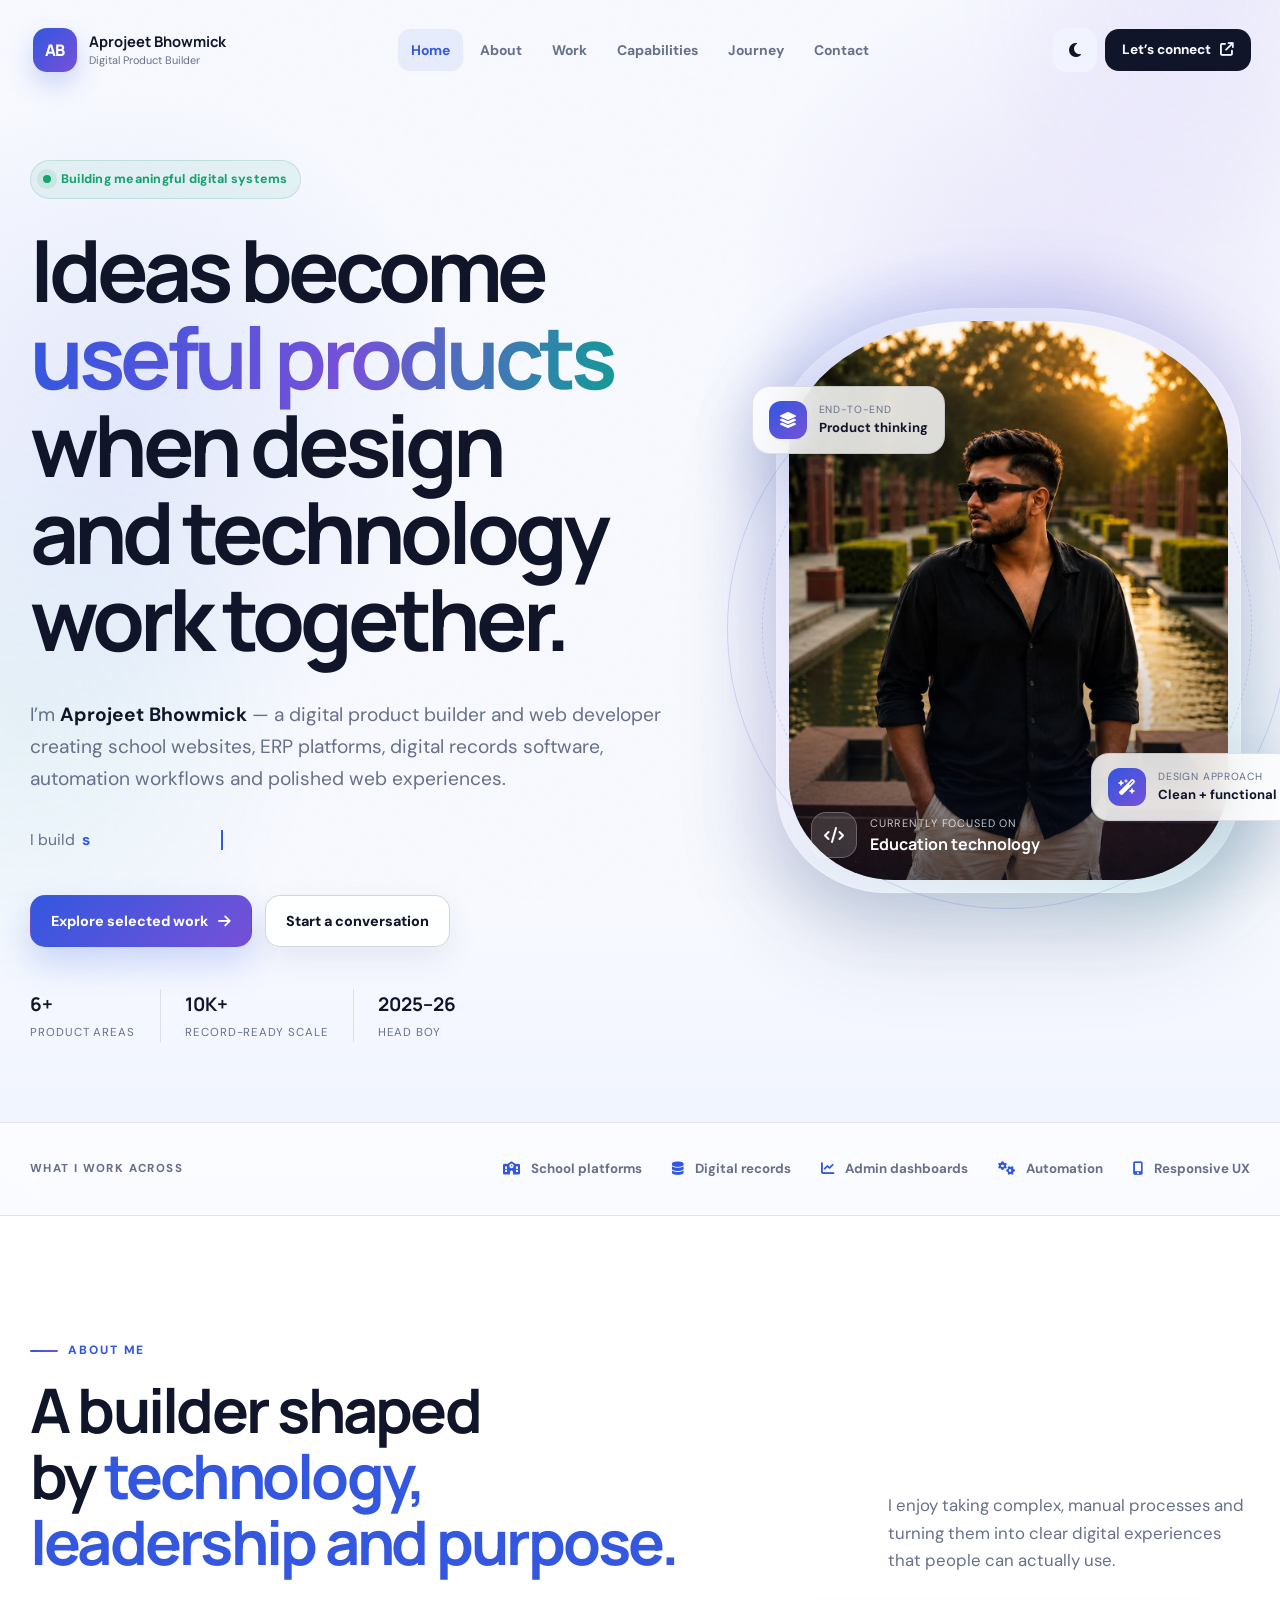
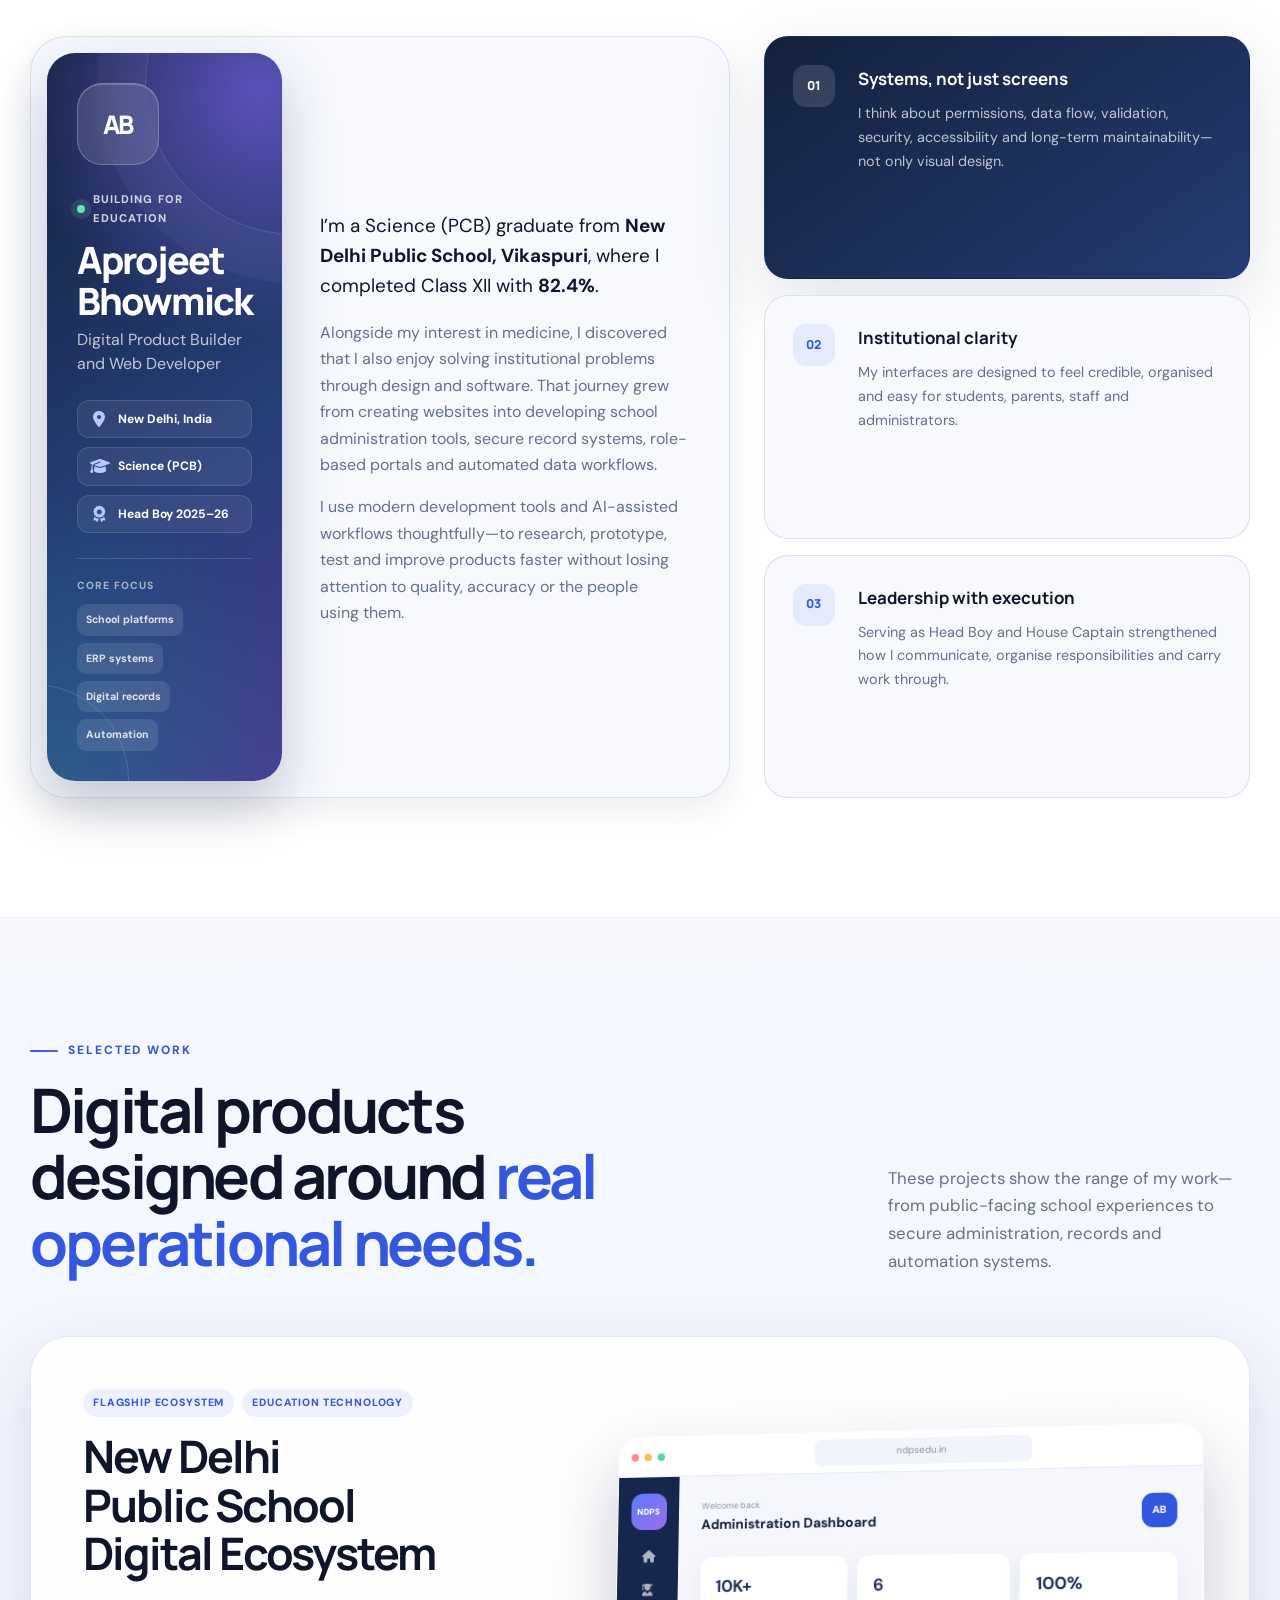
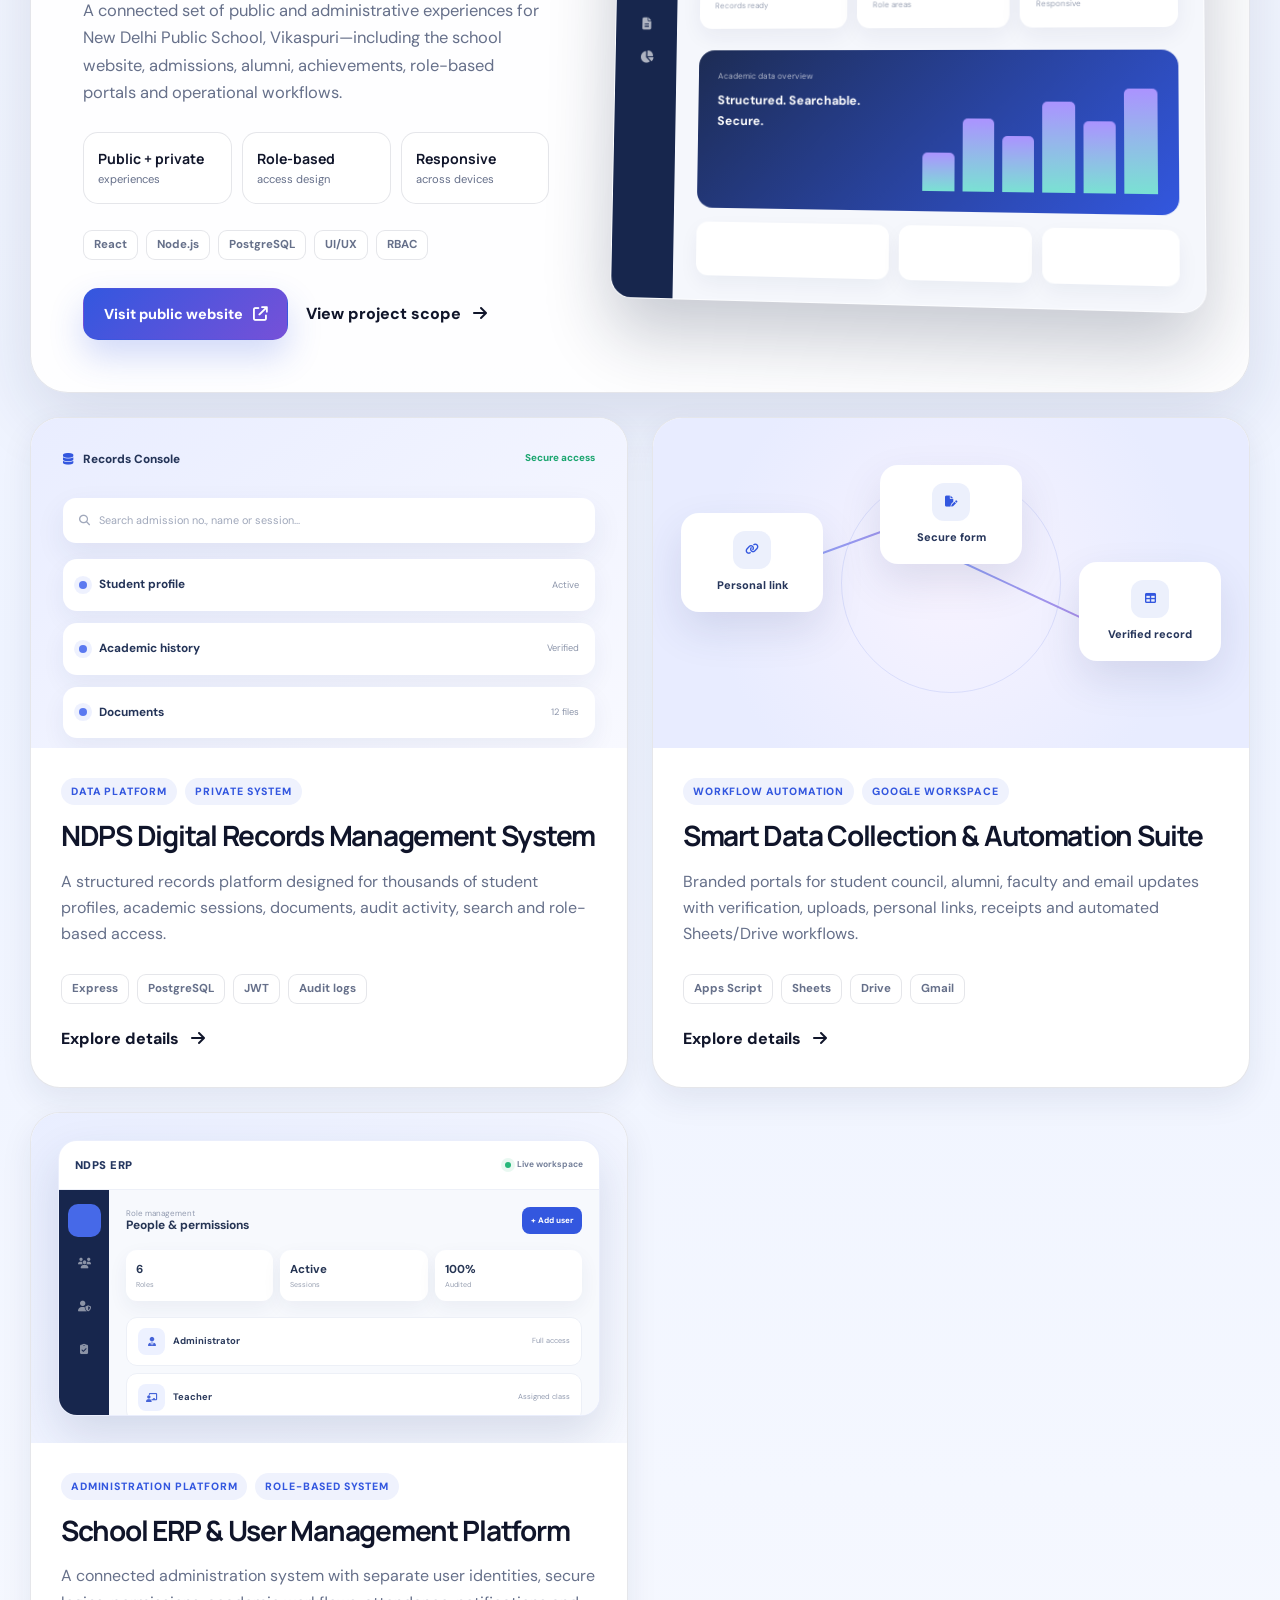
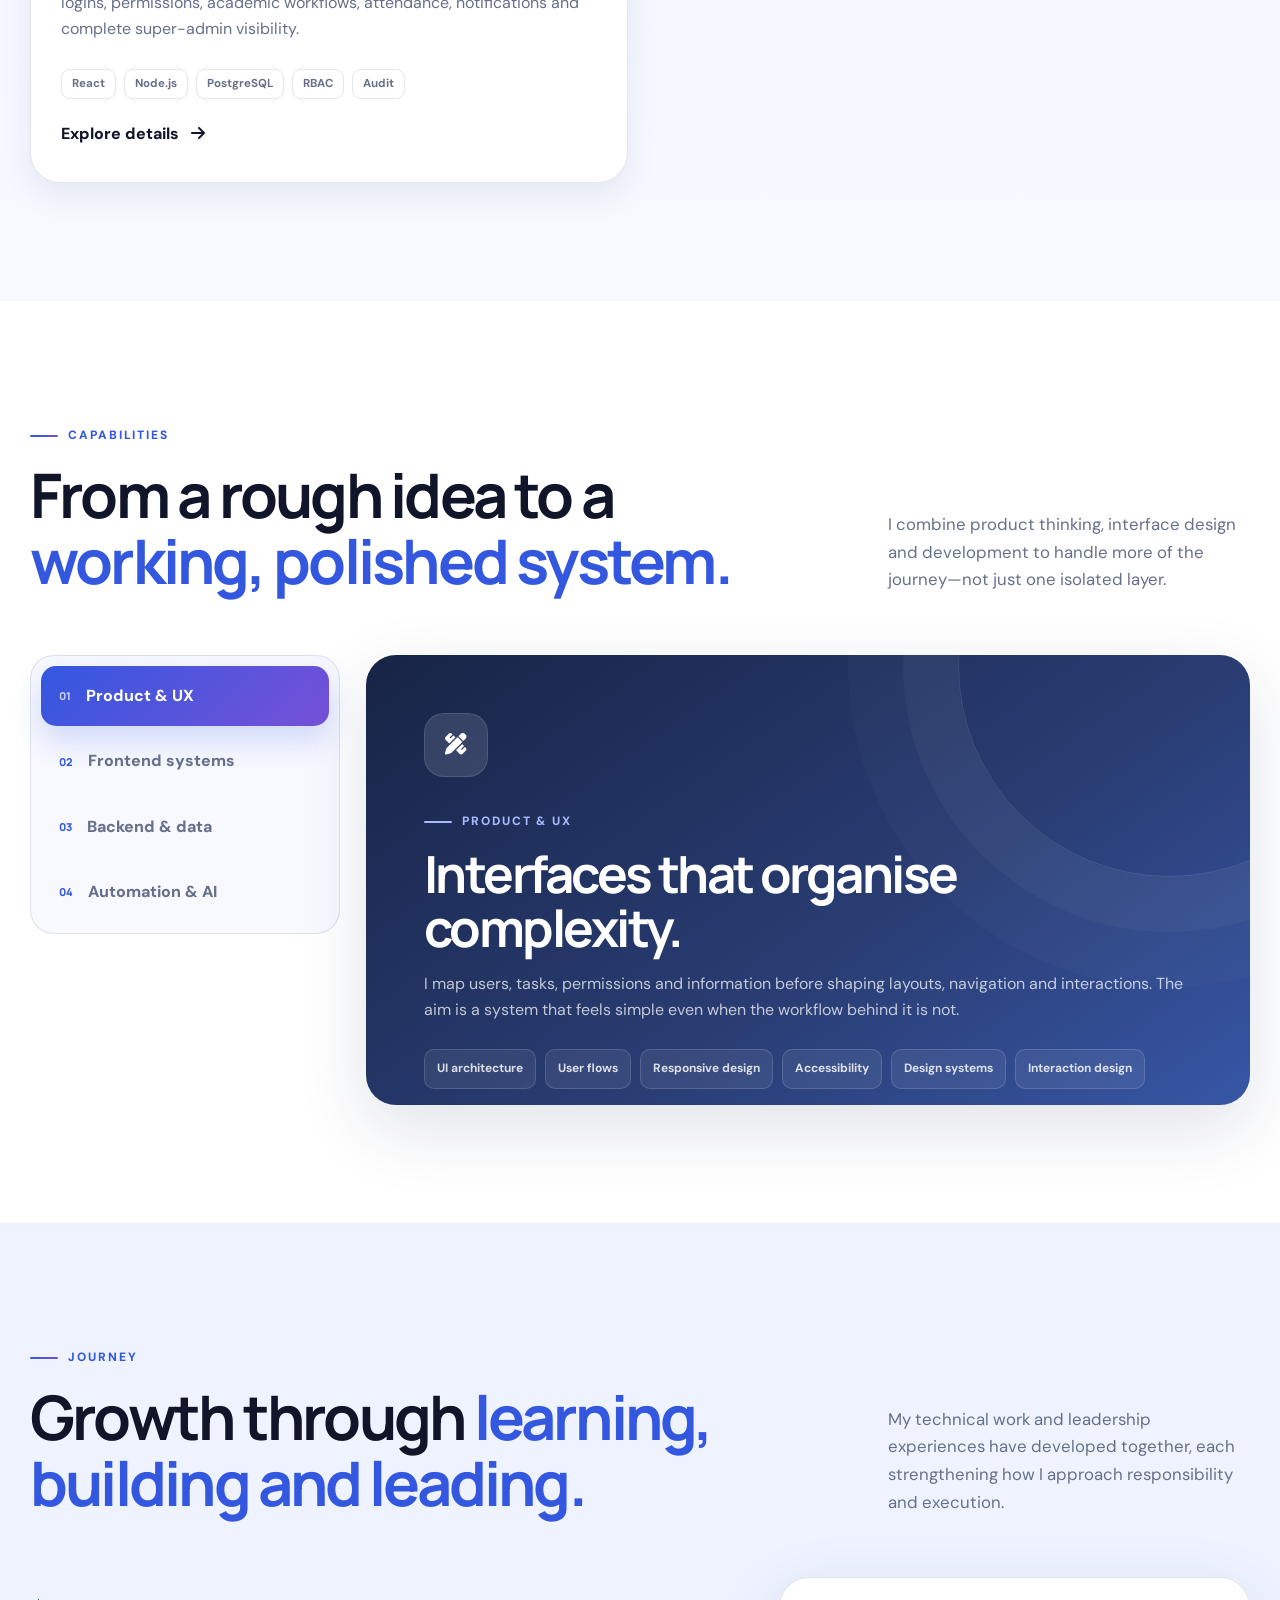
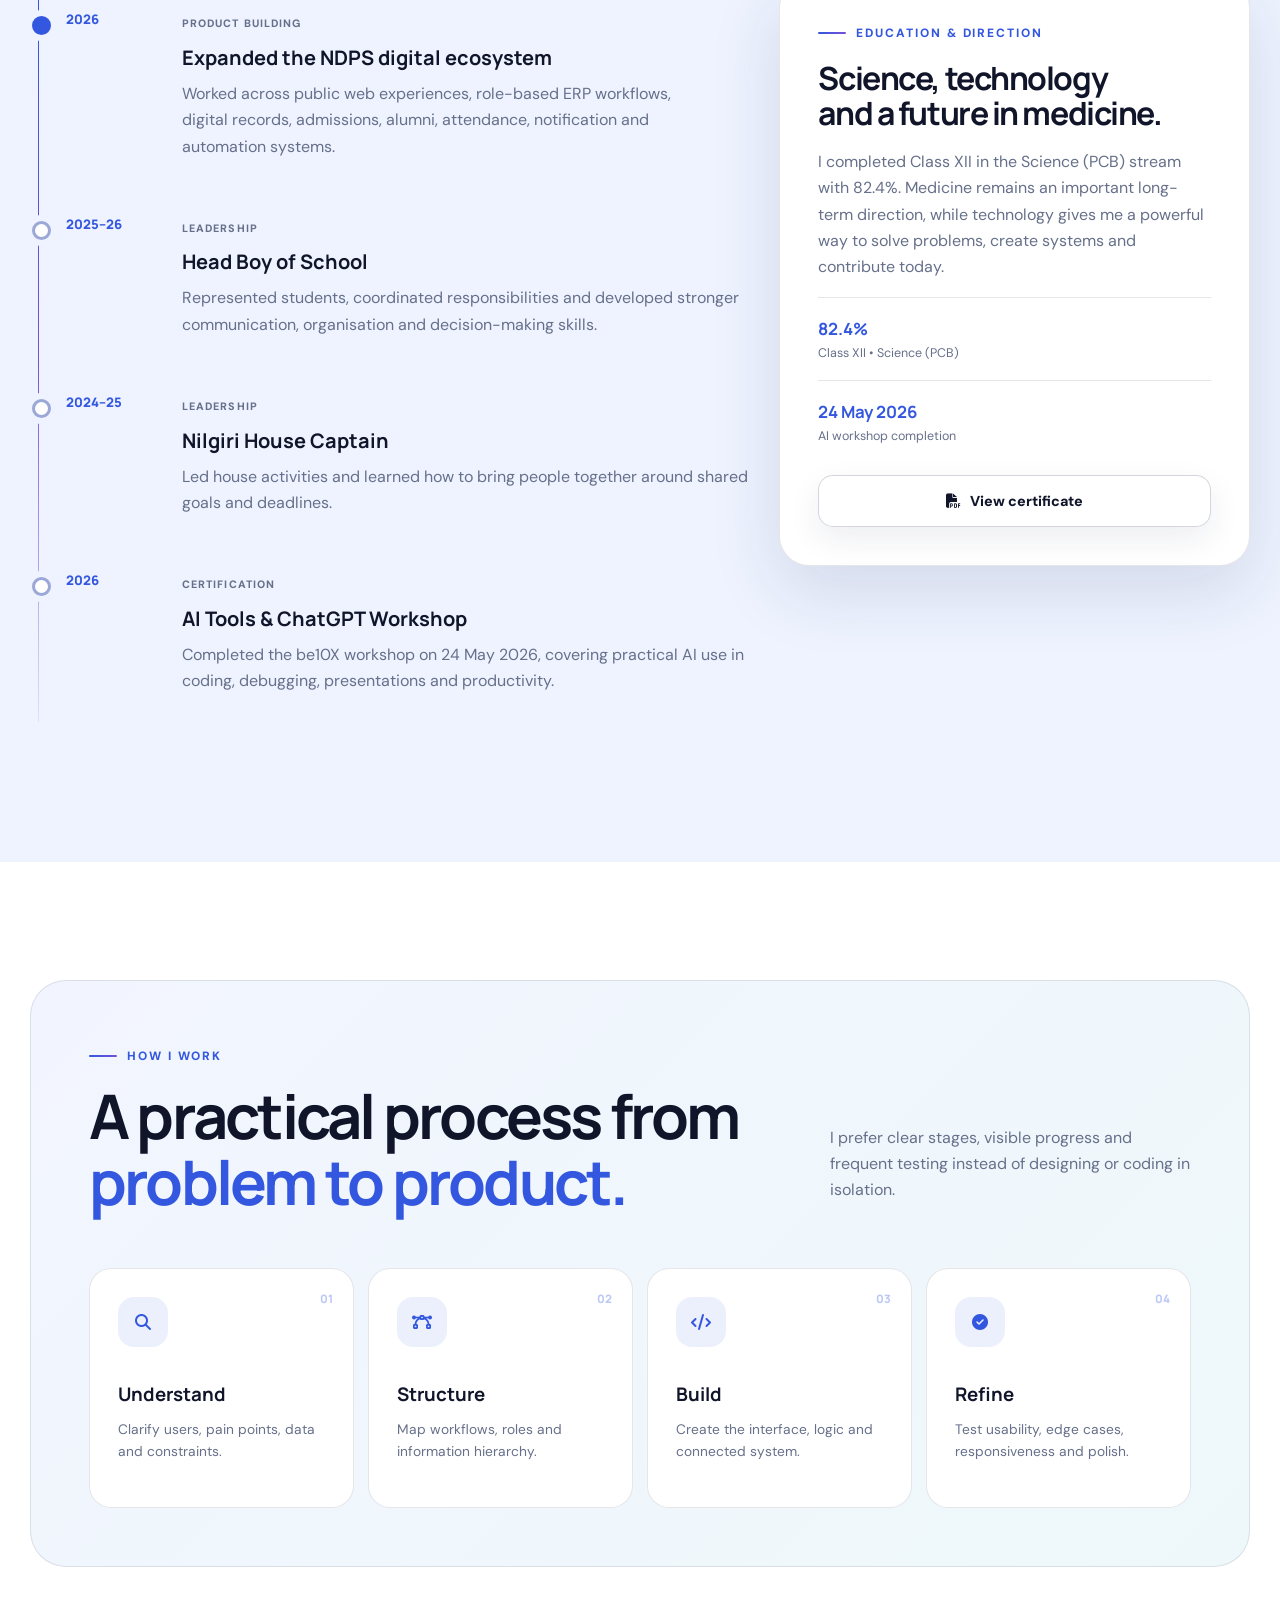
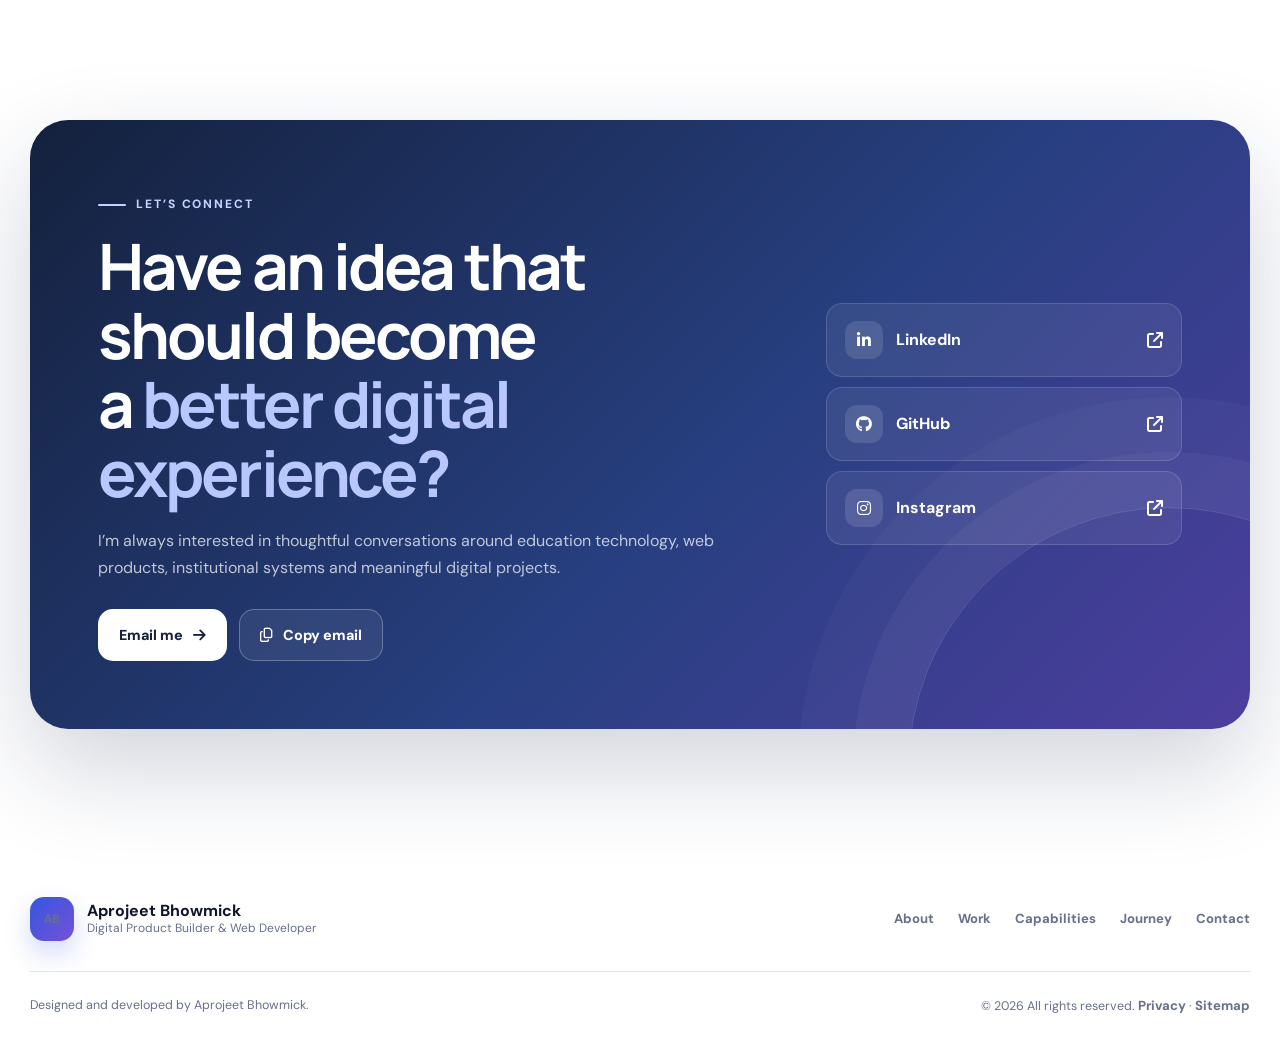
==== commit d49e6f1d: "Polish portfolio design and improve responsive layout" ====
--- a/index.html
+++ b/index.html
@@ -11,19 +11,19 @@
     <meta name="author" content="Aprojeet Bhowmick">
     <meta name="robots" content="index, follow">
     <meta name="theme-color" content="#f7f9ff">
-    <link rel="canonical" href="https://aprojeetbhowmick.site.je/">
+    <link rel="canonical" href="https://aprojeet-portfolio.onrender.com/">
 
     <meta property="og:title" content="Aprojeet Bhowmick | Digital Product Builder">
     <meta property="og:description" content="Designing and building practical digital systems for education, administration and data management.">
-    <meta property="og:url" content="https://aprojeetbhowmick.site.je/">
-    <meta property="og:image" content="https://aprojeetbhowmick.site.je/images/hero.jpg">
+    <meta property="og:url" content="https://aprojeet-portfolio.onrender.com/">
+    <meta property="og:image" content="https://aprojeet-portfolio.onrender.com/images/hero.jpg">
     <meta property="og:type" content="website">
     <meta property="og:site_name" content="Aprojeet Bhowmick">
 
     <meta name="twitter:card" content="summary_large_image">
     <meta name="twitter:title" content="Aprojeet Bhowmick | Digital Product Builder">
     <meta name="twitter:description" content="School platforms, ERP systems, digital records software, automation workflows and responsive web experiences.">
-    <meta name="twitter:image" content="https://aprojeetbhowmick.site.je/images/hero.jpg">
+    <meta name="twitter:image" content="https://aprojeet-portfolio.onrender.com/images/hero.jpg">
 
     <link rel="icon" type="image/png" sizes="16x16" href="favicon-16x16.png">
     <link rel="icon" type="image/png" sizes="32x32" href="favicon-32x32.png">
@@ -35,14 +35,15 @@
     <link href="https://fonts.googleapis.com/css2?family=DM+Sans:wght@400;500;600;700&family=Manrope:wght@500;600;700;800&display=swap" rel="stylesheet">
     <link rel="stylesheet" href="https://cdnjs.cloudflare.com/ajax/libs/font-awesome/6.7.2/css/all.min.css">
     <link rel="stylesheet" href="css/style.css?v=20260804">
+    <link rel="stylesheet" href="css/polish.css?v=20260804-2">
 
     <script type="application/ld+json">
     {
       "@context": "https://schema.org",
       "@type": "Person",
       "name": "Aprojeet Bhowmick",
-      "url": "https://aprojeetbhowmick.site.je/",
-      "image": "https://aprojeetbhowmick.site.je/images/hero.jpg",
+      "url": "https://aprojeet-portfolio.onrender.com/",
+      "image": "https://aprojeet-portfolio.onrender.com/images/hero.jpg",
       "jobTitle": "Digital Product Builder and Web Developer",
       "description": "Digital product builder creating school websites, ERP platforms, digital records systems and automation workflows.",
       "alumniOf": {
@@ -193,12 +194,22 @@
 
                 <div class="about-grid">
                     <article class="about-story reveal">
-                        <div class="about-photo-wrap">
-                            <picture>
-                                <source srcset="images/webp/about.webp" type="image/webp">
-                                <img src="images/about.jpg" alt="Portrait of Aprojeet Bhowmick" width="700" height="700" loading="lazy">
-                            </picture>
-                            <div class="photo-badge"><i class="fa-solid fa-location-dot"></i> New Delhi, India</div>
+                        <div class="about-profile-card" aria-label="Aprojeet Bhowmick profile overview">
+                            <div class="profile-monogram" aria-hidden="true"><span>AB</span></div>
+                            <div class="profile-identity">
+                                <span class="profile-status"><i></i> Building for education</span>
+                                <h3>Aprojeet Bhowmick</h3>
+                                <p>Digital Product Builder<br>and Web Developer</p>
+                            </div>
+                            <div class="profile-facts">
+                                <span><i class="fa-solid fa-location-dot"></i><b>New Delhi, India</b></span>
+                                <span><i class="fa-solid fa-graduation-cap"></i><b>Science (PCB)</b></span>
+                                <span><i class="fa-solid fa-award"></i><b>Head Boy 2025–26</b></span>
+                            </div>
+                            <div class="profile-focus">
+                                <small>Core focus</small>
+                                <div><span>School platforms</span><span>ERP systems</span><span>Digital records</span><span>Automation</span></div>
+                            </div>
                         </div>
                         <div class="about-text">
                             <p class="lead-paragraph">I’m a Science (PCB) graduate from <strong>New Delhi Public School, Vikaspuri</strong>, where I completed Class XII with <strong>82.4%</strong>.</p>
@@ -241,7 +252,7 @@
                         <span class="section-kicker">Selected work</span>
                         <h2>Digital products designed around <span>real operational needs.</span></h2>
                     </div>
-                    <p>These projects show the range of my work—from public-facing experiences to private administration systems and automation tools.</p>
+                    <p>These projects show the range of my work—from public-facing school experiences to secure administration, records and automation systems.</p>
                 </div>
 
                 <div class="project-feature reveal" data-project="ndps-ecosystem">
@@ -322,20 +333,35 @@
                         </div>
                     </article>
 
-                    <article class="project-card reveal reveal-delay-1" data-project="design">
-                        <div class="project-card-visual visual-design">
-                            <div class="design-window">
-                                <div class="design-nav"><span class="design-logo">CBSE</span><span></span><span></span><span></span></div>
-                                <div class="design-hero"><small>National education portal</small><strong>Clear access to essential services.</strong><button>Explore services</button></div>
-                                <div class="design-cards"><span></span><span></span><span></span></div>
+                    <article class="project-card reveal reveal-delay-1" data-project="erp">
+                        <div class="project-card-visual visual-erp">
+                            <div class="erp-window">
+                                <div class="erp-topbar"><span class="erp-brand">NDPS ERP</span><span class="erp-live"><i></i> Live workspace</span></div>
+                                <div class="erp-layout">
+                                    <div class="erp-nav">
+                                        <span class="active"><i class="fa-solid fa-grid-2"></i></span>
+                                        <span><i class="fa-solid fa-users"></i></span>
+                                        <span><i class="fa-solid fa-user-shield"></i></span>
+                                        <span><i class="fa-solid fa-clipboard-check"></i></span>
+                                    </div>
+                                    <div class="erp-content">
+                                        <div class="erp-heading"><div><small>Role management</small><strong>People & permissions</strong></div><span>+ Add user</span></div>
+                                        <div class="erp-stats"><span><b>6</b><small>Roles</small></span><span><b>Active</b><small>Sessions</small></span><span><b>100%</b><small>Audited</small></span></div>
+                                        <div class="erp-users">
+                                            <span><i class="fa-solid fa-user-tie"></i><b>Administrator</b><small>Full access</small></span>
+                                            <span><i class="fa-solid fa-chalkboard-user"></i><b>Teacher</b><small>Assigned class</small></span>
+                                            <span><i class="fa-solid fa-user-graduate"></i><b>Student</b><small>Personal portal</small></span>
+                                        </div>
+                                    </div>
+                                </div>
                             </div>
                         </div>
                         <div class="project-card-body">
-                            <div class="project-meta"><span>Concept design</span><span>Public-sector UX</span></div>
-                            <h3>CBSE Website Redesign Concept</h3>
-                            <p>A modern, official-looking redesign concept focused on content hierarchy, accessibility, clearer navigation, responsive behaviour and institutional trust.</p>
-                            <div class="project-tags"><span>UI strategy</span><span>Accessibility</span><span>Motion</span><span>Responsive</span></div>
-                            <button class="text-button project-open" type="button" data-project-id="design">Explore details <i class="fa-solid fa-arrow-right"></i></button>
+                            <div class="project-meta"><span>Administration platform</span><span>Role-based system</span></div>
+                            <h3>School ERP & User Management Platform</h3>
+                            <p>A connected administration system with separate user identities, secure logins, permissions, academic workflows, attendance, notifications and complete super-admin visibility.</p>
+                            <div class="project-tags"><span>React</span><span>Node.js</span><span>PostgreSQL</span><span>RBAC</span><span>Audit</span></div>
+                            <button class="text-button project-open" type="button" data-project-id="erp">Explore details <i class="fa-solid fa-arrow-right"></i></button>
                         </div>
                     </article>
                 </div>
@@ -508,6 +534,6 @@
         </div>
     </div>
 
-    <script src="js/script.js?v=20260804" defer></script>
+    <script src="js/script.js?v=20260804-2" defer></script>
 </body>
 </html>
--- a/css/polish.css
+++ b/css/polish.css
@@ -0,0 +1,181 @@
+/* Final responsive polish — prevents clipped text and strengthens portfolio layout. */
+html { width: 100%; overflow-x: clip; text-rendering: optimizeLegibility; }
+body { width: 100%; overflow-x: clip; }
+main, section, article, aside, nav, header, footer,
+.container, .hero-grid, .hero-copy, .hero-visual, .section-heading,
+.about-grid, .about-story, .about-text, .about-values,
+.project-feature, .project-copy, .project-showcase, .project-grid,
+.project-card, .project-card-body, .capability-layout, .capability-stage,
+.journey-grid, .timeline-item, .process-intro, .process-steps,
+.contact-shell, .contact-copy, .contact-links { min-width: 0; }
+
+h1, h2, h3, h4, strong, b, p, a, button, span, small, li {
+    max-width: 100%;
+}
+p, li, .project-meta span, .project-tags span, .skill-cloud span,
+.contact-links b, .footer-brand, .brand-copy { overflow-wrap: anywhere; }
+
+.hero h1,
+.section-heading h2,
+.process-intro h2,
+.contact-copy h2,
+.project-copy h3,
+.project-card-body h3,
+.project-modal h2,
+.journey-card h3 {
+    line-height: 1.08;
+    letter-spacing: -0.045em;
+    padding-block: .035em .075em;
+    text-wrap: balance;
+    overflow: visible;
+}
+.hero h1 { max-width: 800px; line-height: 1.02; letter-spacing: -0.058em; }
+.gradient-text { display: inline; -webkit-box-decoration-break: clone; box-decoration-break: clone; padding-inline-end: .045em; }
+.hero-lead, .section-heading > p, .project-copy > p, .project-card-body p,
+.about-text p, .timeline-item p, .journey-card > p, .contact-copy > p { text-wrap: pretty; }
+
+.hero-role { width: 100%; min-height: 42px; line-height: 1.45; overflow: visible; }
+.hero-role strong { display: inline-block; min-width: 12ch; overflow: visible; }
+.button, .nav-cta, .text-button { line-height: 1.3; white-space: normal; text-align: center; }
+.nav-shell, .nav-actions, .brand { min-width: 0; }
+.project-meta span, .project-tags span { line-height: 1.25; text-align: center; }
+
+/* About section without the passport-style white-background image. */
+.about-story { grid-template-columns: minmax(235px, .68fr) minmax(0, 1.32fr); align-items: stretch; }
+.about-profile-card {
+    position: relative;
+    min-height: 430px;
+    padding: 30px;
+    display: flex;
+    flex-direction: column;
+    justify-content: space-between;
+    gap: 25px;
+    border-radius: 28px;
+    overflow: hidden;
+    color: #fff;
+    background:
+        radial-gradient(circle at 90% 5%, rgba(124, 102, 238, .65), transparent 34%),
+        radial-gradient(circle at 0 100%, rgba(17, 155, 150, .34), transparent 38%),
+        linear-gradient(145deg, #14213d, #273e78 58%, #4a3a92);
+    box-shadow: 0 24px 55px rgba(20, 33, 61, .24);
+}
+.about-profile-card::before,
+.about-profile-card::after {
+    content: "";
+    position: absolute;
+    border: 1px solid rgba(255,255,255,.14);
+    border-radius: 50%;
+    pointer-events: none;
+}
+.about-profile-card::before { width: 300px; height: 300px; right: -165px; top: -120px; box-shadow: 0 0 0 48px rgba(255,255,255,.035); }
+.about-profile-card::after { width: 190px; height: 190px; left: -110px; bottom: -95px; }
+.profile-monogram,
+.profile-identity,
+.profile-facts,
+.profile-focus { position: relative; z-index: 1; }
+.profile-monogram {
+    width: 82px;
+    height: 82px;
+    display: grid;
+    place-items: center;
+    border: 1px solid rgba(255,255,255,.24);
+    border-radius: 25px;
+    background: rgba(255,255,255,.12);
+    box-shadow: inset 0 1px rgba(255,255,255,.2);
+    backdrop-filter: blur(12px);
+}
+.profile-monogram span { font: 800 1.6rem/1 "Manrope", sans-serif; letter-spacing: -.06em; }
+.profile-status { display: inline-flex; align-items: center; gap: 8px; color: rgba(255,255,255,.78); font-size: .7rem; font-weight: 800; text-transform: uppercase; letter-spacing: .1em; }
+.profile-status i { width: 8px; height: 8px; border-radius: 50%; background: #69e0b1; box-shadow: 0 0 0 6px rgba(105,224,177,.13); }
+.profile-identity h3 { margin: 13px 0 7px; font: 800 clamp(1.75rem, 3vw, 2.35rem)/1.08 "Manrope", sans-serif; letter-spacing: -.05em; }
+.profile-identity p { margin: 0; color: rgba(255,255,255,.72); line-height: 1.45; }
+.profile-facts { display: grid; gap: 9px; }
+.profile-facts span { min-width: 0; padding: 10px 12px; display: flex; align-items: center; gap: 10px; border: 1px solid rgba(255,255,255,.12); border-radius: 12px; background: rgba(255,255,255,.07); }
+.profile-facts i { width: 18px; flex: 0 0 18px; color: #b8c9ff; text-align: center; }
+.profile-facts b { min-width: 0; font-size: .76rem; line-height: 1.35; }
+.profile-focus { padding-top: 18px; border-top: 1px solid rgba(255,255,255,.14); }
+.profile-focus small { display: block; margin-bottom: 10px; color: rgba(255,255,255,.58); font-size: .65rem; font-weight: 800; text-transform: uppercase; letter-spacing: .11em; }
+.profile-focus > div { display: flex; flex-wrap: wrap; gap: 7px; }
+.profile-focus span { padding: 7px 9px; border-radius: 9px; background: rgba(255,255,255,.1); color: rgba(255,255,255,.84); font-size: .66rem; font-weight: 700; }
+.about-text { padding-right: 22px; }
+
+/* Two balanced supporting case studies. */
+.project-grid { grid-template-columns: repeat(2, minmax(0, 1fr)); }
+.project-card { height: 100%; }
+.project-card-body h3 { font-size: clamp(1.35rem, 2.4vw, 1.75rem); }
+.project-card-body p { margin-bottom: 18px; }
+
+/* ERP case-study illustration. */
+.visual-erp { padding: 27px; background: linear-gradient(145deg, #e9eeff, #f7f9ff); }
+.erp-window { height: 100%; overflow: hidden; border: 1px solid rgba(51,87,223,.1); border-radius: 19px; background: #fff; box-shadow: 0 20px 45px rgba(35,54,108,.14); }
+.erp-topbar { height: 49px; padding: 0 16px; display: flex; align-items: center; justify-content: space-between; gap: 12px; border-bottom: 1px solid #edf0f8; }
+.erp-brand { color: #24365f; font-size: .7rem; font-weight: 900; letter-spacing: .04em; }
+.erp-live { display: inline-flex; align-items: center; gap: 6px; color: #75809a; font-size: .53rem; font-weight: 700; }
+.erp-live i { width: 6px; height: 6px; border-radius: 50%; background: #28b77a; box-shadow: 0 0 0 4px rgba(40,183,122,.1); }
+.erp-layout { height: calc(100% - 49px); display: grid; grid-template-columns: 50px minmax(0,1fr); }
+.erp-nav { padding: 14px 8px; display: flex; flex-direction: column; align-items: center; gap: 10px; background: #17264d; }
+.erp-nav span { width: 33px; height: 33px; display: grid; place-items: center; border-radius: 10px; color: rgba(255,255,255,.5); font-size: .67rem; }
+.erp-nav span.active { color: #fff; background: #4669e8; }
+.erp-content { min-width: 0; padding: 17px; background: #f7f9fd; }
+.erp-heading { min-width: 0; display: flex; align-items: center; justify-content: space-between; gap: 10px; color: #263554; }
+.erp-heading > div { min-width: 0; display: grid; line-height: 1.25; }
+.erp-heading small { color: #929bb0; font-size: .5rem; }
+.erp-heading strong { font-size: .75rem; }
+.erp-heading > span { flex: 0 0 auto; padding: 7px 9px; border-radius: 8px; background: #3357df; color: #fff; font-size: .5rem; font-weight: 800; }
+.erp-stats { display: grid; grid-template-columns: repeat(3,minmax(0,1fr)); gap: 7px; margin: 16px 0; }
+.erp-stats span { min-width: 0; padding: 10px; display: grid; border-radius: 11px; background: #fff; box-shadow: 0 7px 20px rgba(35,54,108,.06); }
+.erp-stats b { color: #263554; font-size: .72rem; }
+.erp-stats small { color: #9aa2b3; font-size: .45rem; }
+.erp-users { display: grid; gap: 7px; }
+.erp-users span { min-width: 0; padding: 10px 11px; display: grid; grid-template-columns: 27px minmax(0,1fr) auto; align-items: center; gap: 8px; border: 1px solid #edf0f7; border-radius: 11px; background: #fff; color: #2a395b; }
+.erp-users i { width: 27px; height: 27px; display: grid; place-items: center; border-radius: 8px; background: #edf1ff; color: #4563d8; font-size: .57rem; }
+.erp-users b { min-width: 0; font-size: .59rem; }
+.erp-users small { color: #929bb0; font-size: .46rem; white-space: nowrap; }
+
+/* Modal and secondary-page resilience. */
+.project-modal-panel { overscroll-behavior: contain; }
+.modal-grid > div, .contact-links a, .value-card, .process-steps article { min-width: 0; }
+.aux-shell, .aux-card, .site-card { min-width: 0; overflow-wrap: anywhere; }
+
+@media (max-width: 1120px) {
+    .project-grid { grid-template-columns: repeat(2, minmax(0, 1fr)); }
+    .project-grid .project-card:last-child { grid-column: auto; }
+}
+
+@media (max-width: 900px) {
+    .about-story { grid-template-columns: minmax(220px, .72fr) minmax(0, 1.28fr); }
+    .project-grid { grid-template-columns: 1fr; }
+}
+
+@media (max-width: 700px) {
+    .hero h1 { font-size: clamp(2.45rem, 13vw, 4rem); line-height: 1.04; letter-spacing: -.045em; }
+    .section-heading h2, .process-intro h2, .contact-copy h2 { line-height: 1.1; letter-spacing: -.035em; }
+    .hero-role { justify-content: center; min-height: 55px; }
+    .hero-role strong { min-width: 0; width: 100%; }
+    .about-story { grid-template-columns: 1fr; padding: 12px; gap: 12px; }
+    .about-profile-card { min-height: 390px; padding: 25px; }
+    .about-text { padding: 18px 12px 12px; }
+    .project-feature { overflow: visible; }
+    .project-card { grid-template-rows: minmax(270px, auto) 1fr; }
+    .visual-erp { padding: 17px; }
+    .erp-content { padding: 13px; }
+    .erp-heading > span { display: none; }
+    .erp-users span { grid-template-columns: 27px minmax(0,1fr); }
+    .erp-users small { grid-column: 2; white-space: normal; }
+    .contact-links a { gap: 10px; }
+}
+
+@media (max-width: 430px) {
+    .container { width: min(calc(100% - 22px), var(--container)); }
+    .hero h1 { font-size: clamp(2.35rem, 12.8vw, 3.45rem); }
+    .hero-proof { gap: 0; }
+    .project-card { grid-template-rows: minmax(255px, auto) 1fr; }
+    .visual-erp { padding: 13px; }
+    .erp-layout { grid-template-columns: 42px minmax(0,1fr); }
+    .erp-nav { padding-inline: 5px; }
+    .erp-nav span { width: 30px; height: 30px; }
+    .erp-stats span { padding: 8px; }
+    .profile-identity h3 { font-size: 1.8rem; }
+    .project-modal { padding: 10px; }
+    .project-modal-panel { max-height: calc(100dvh - 20px); }
+}
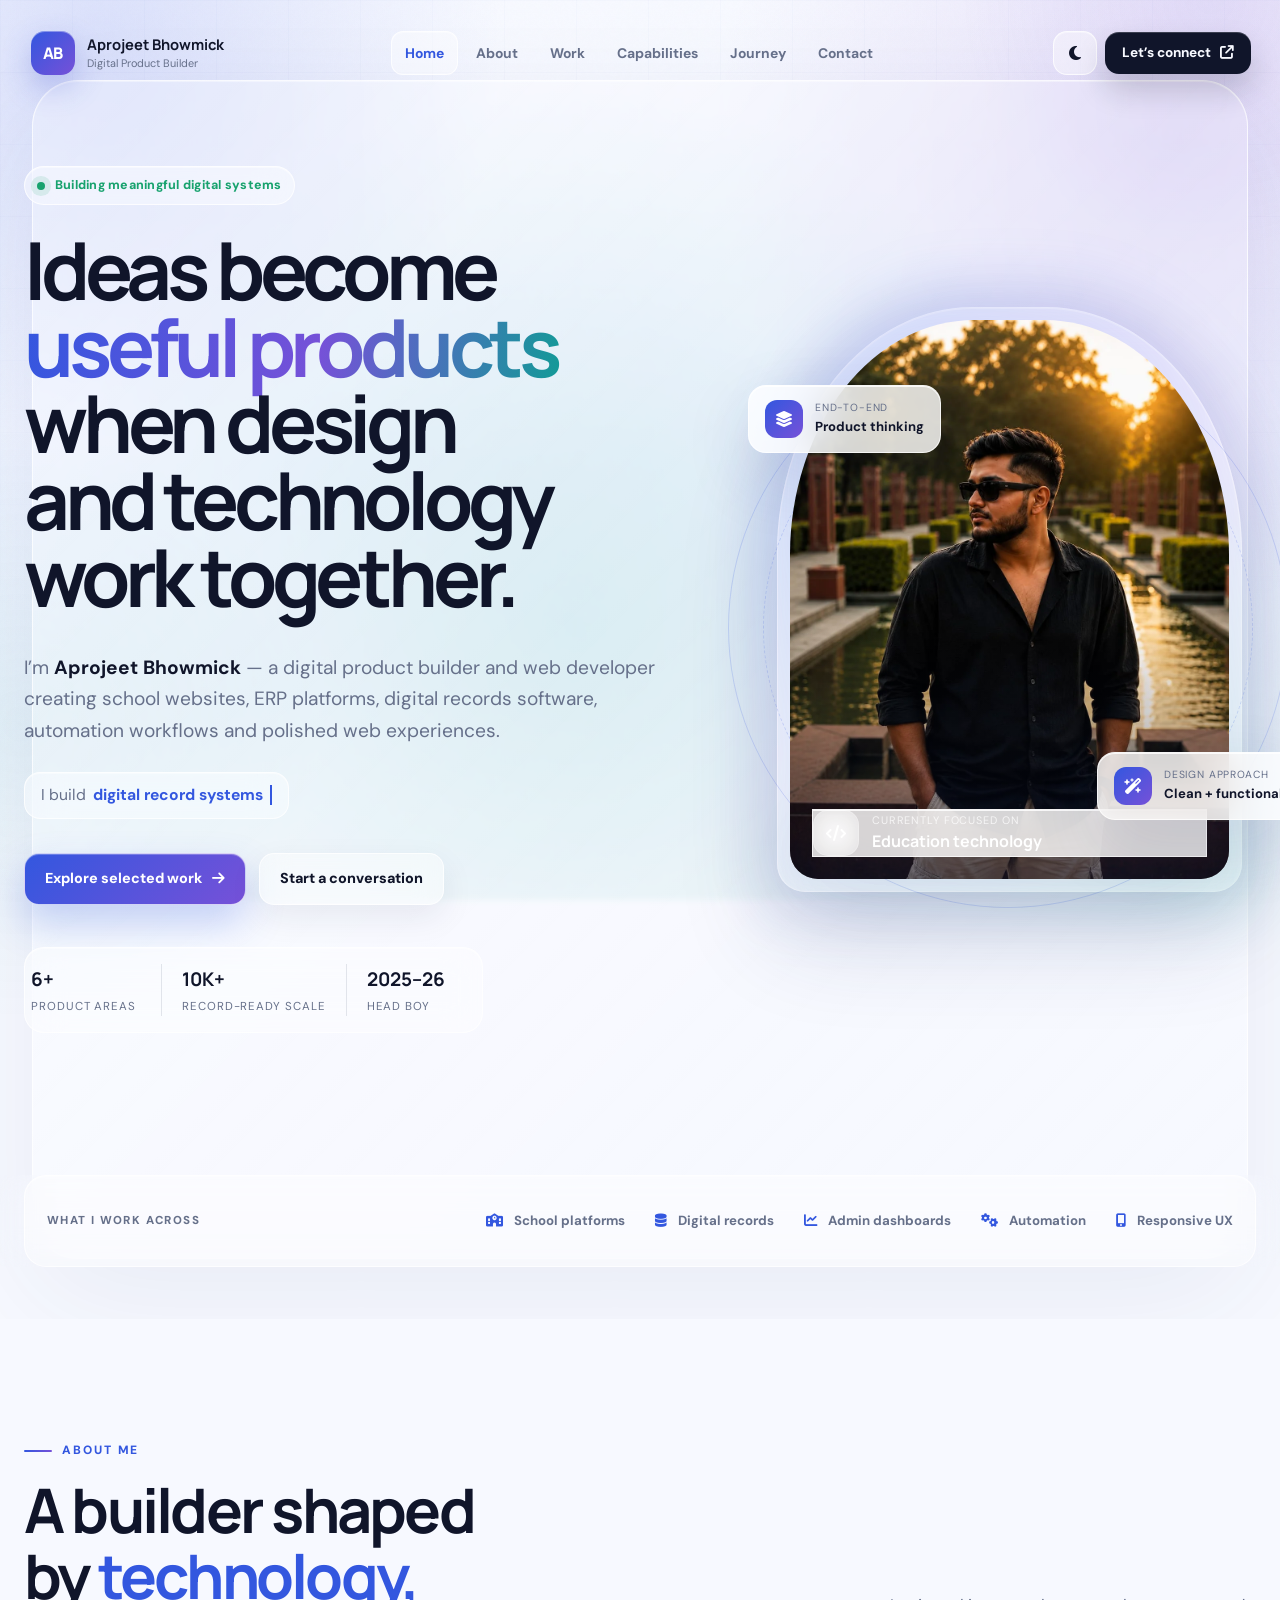
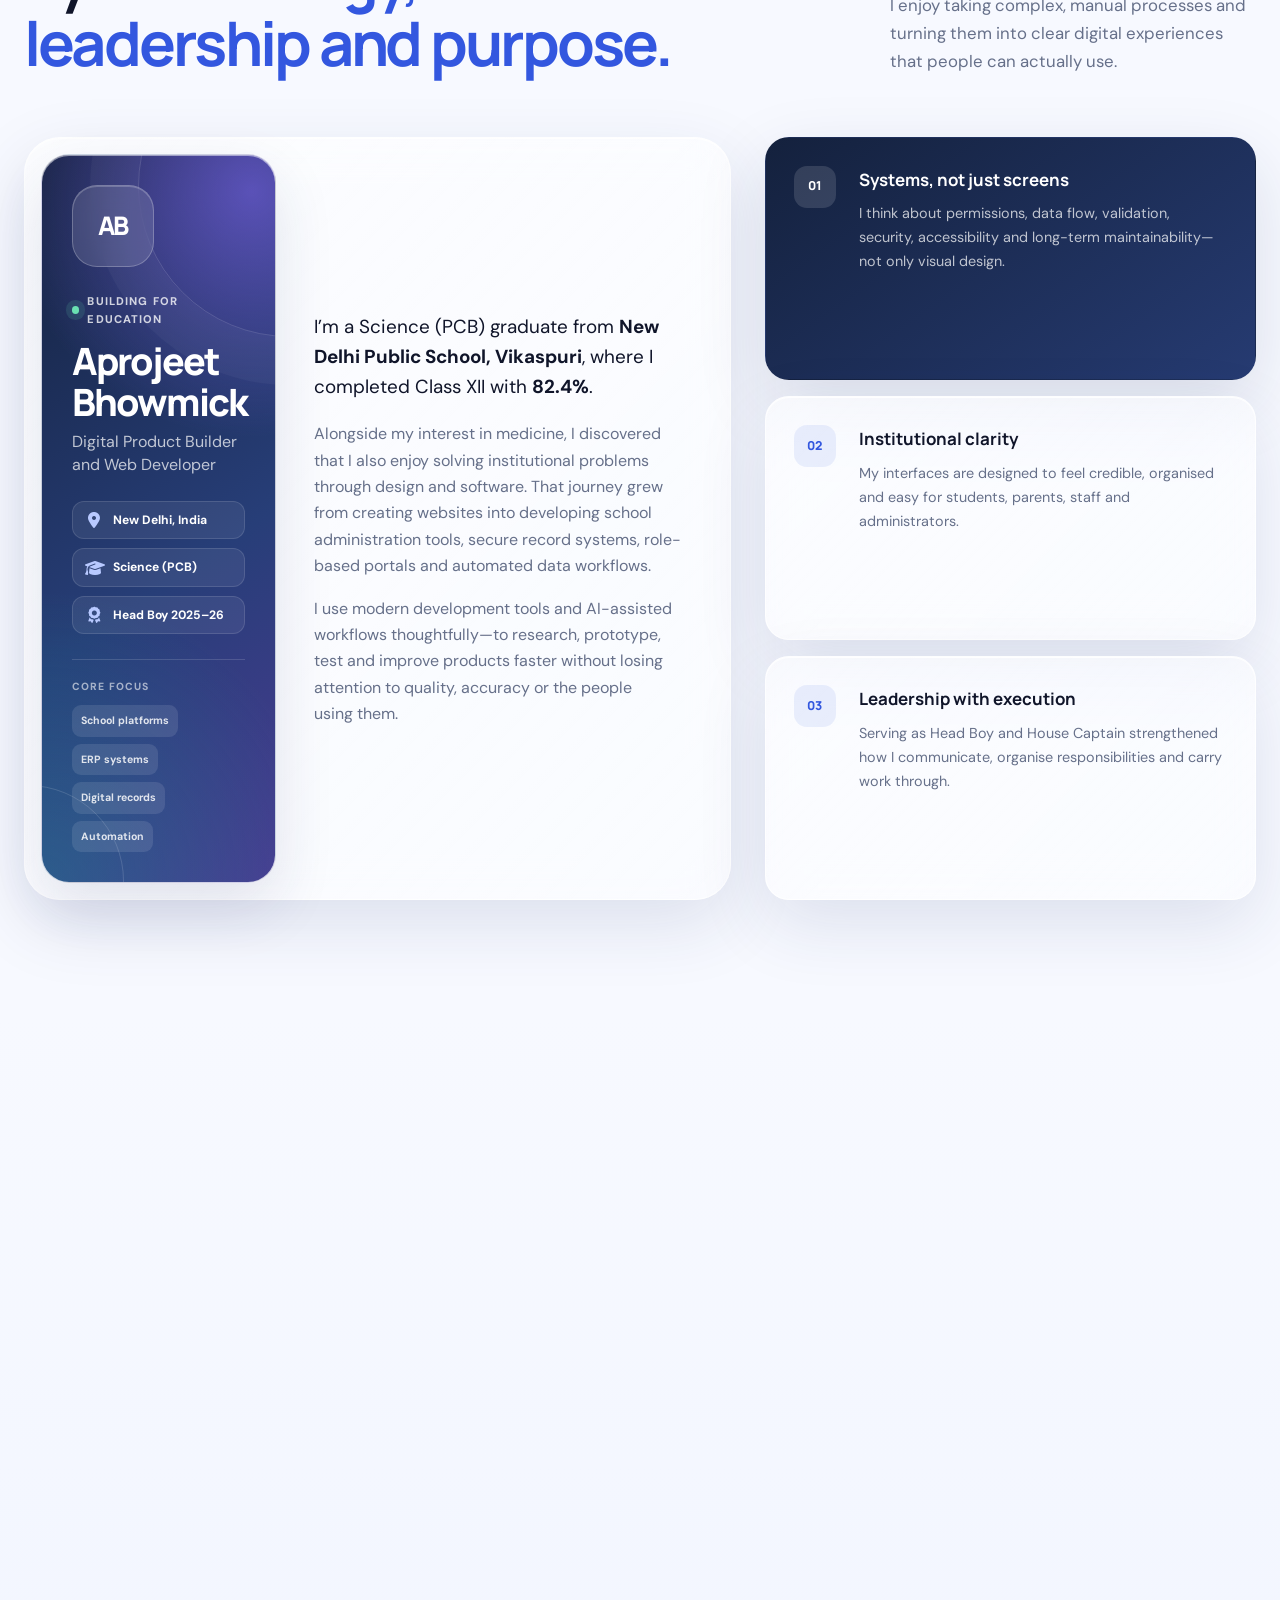
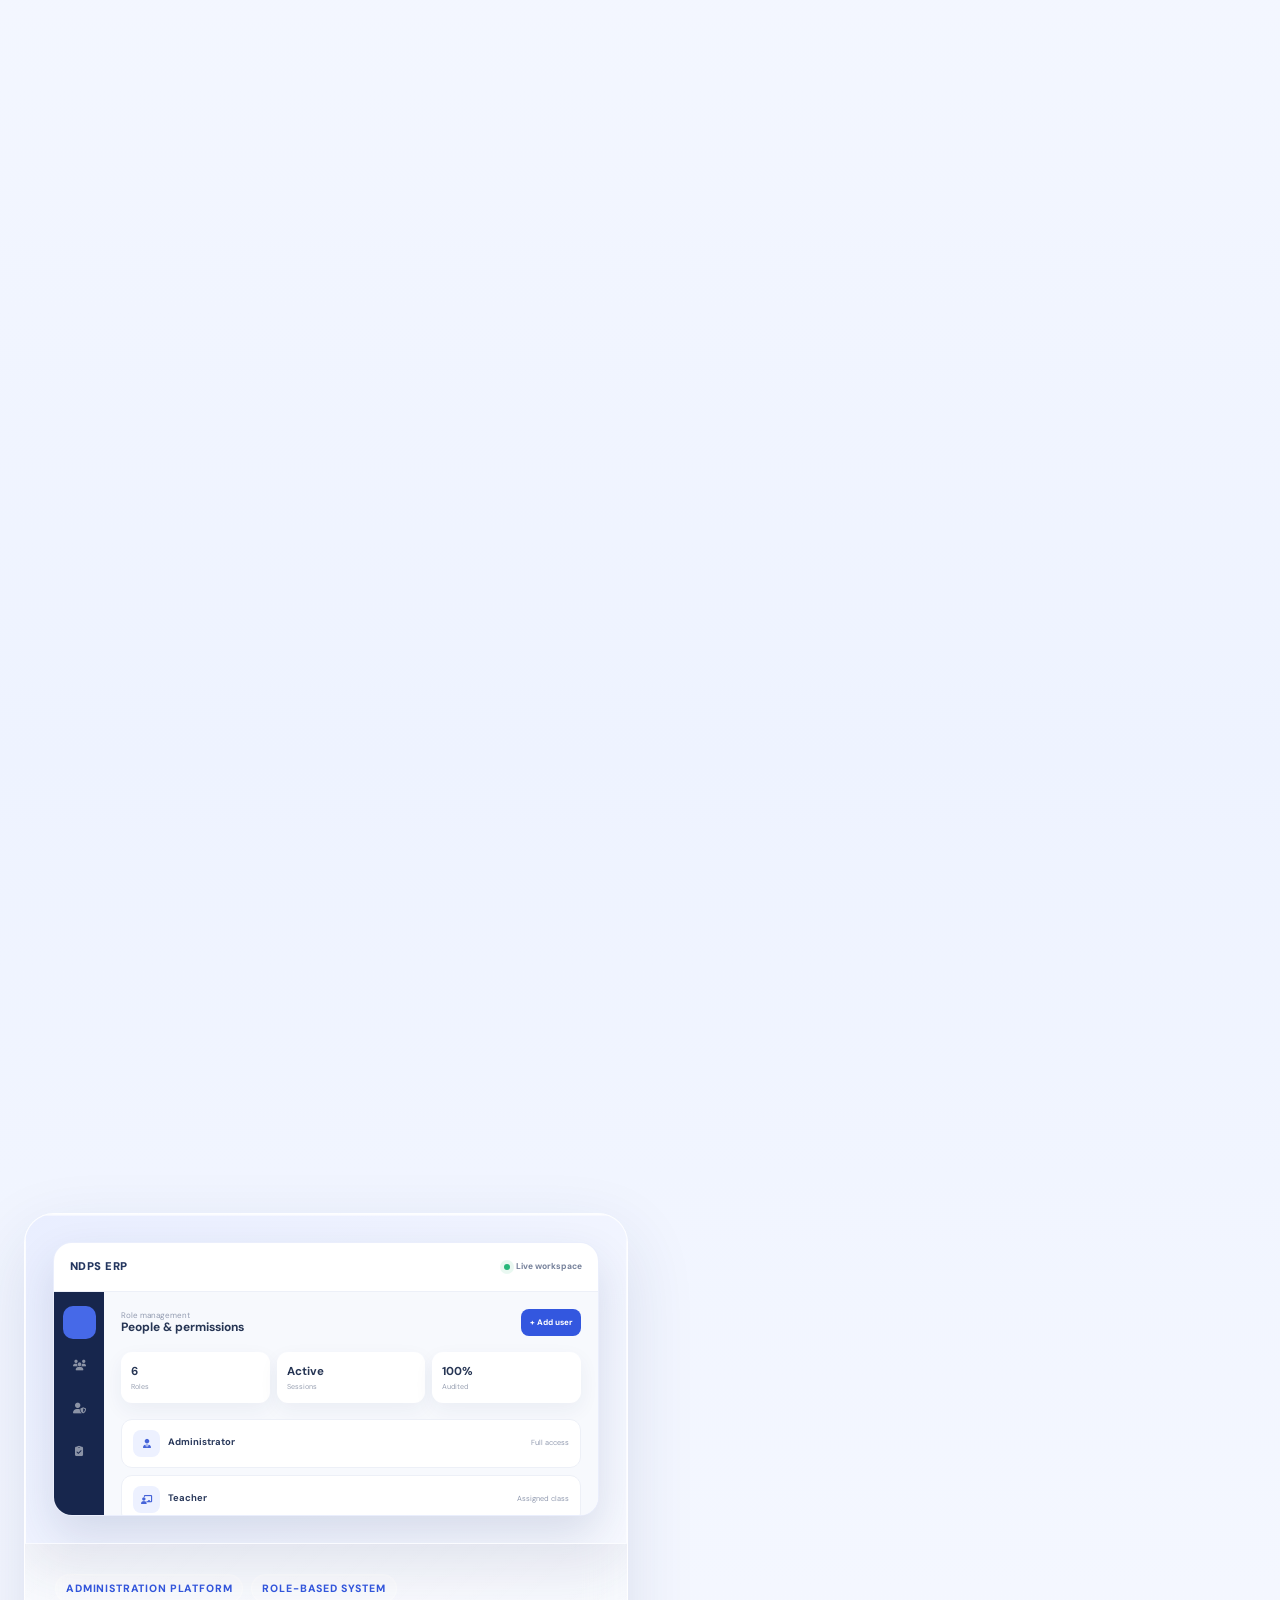
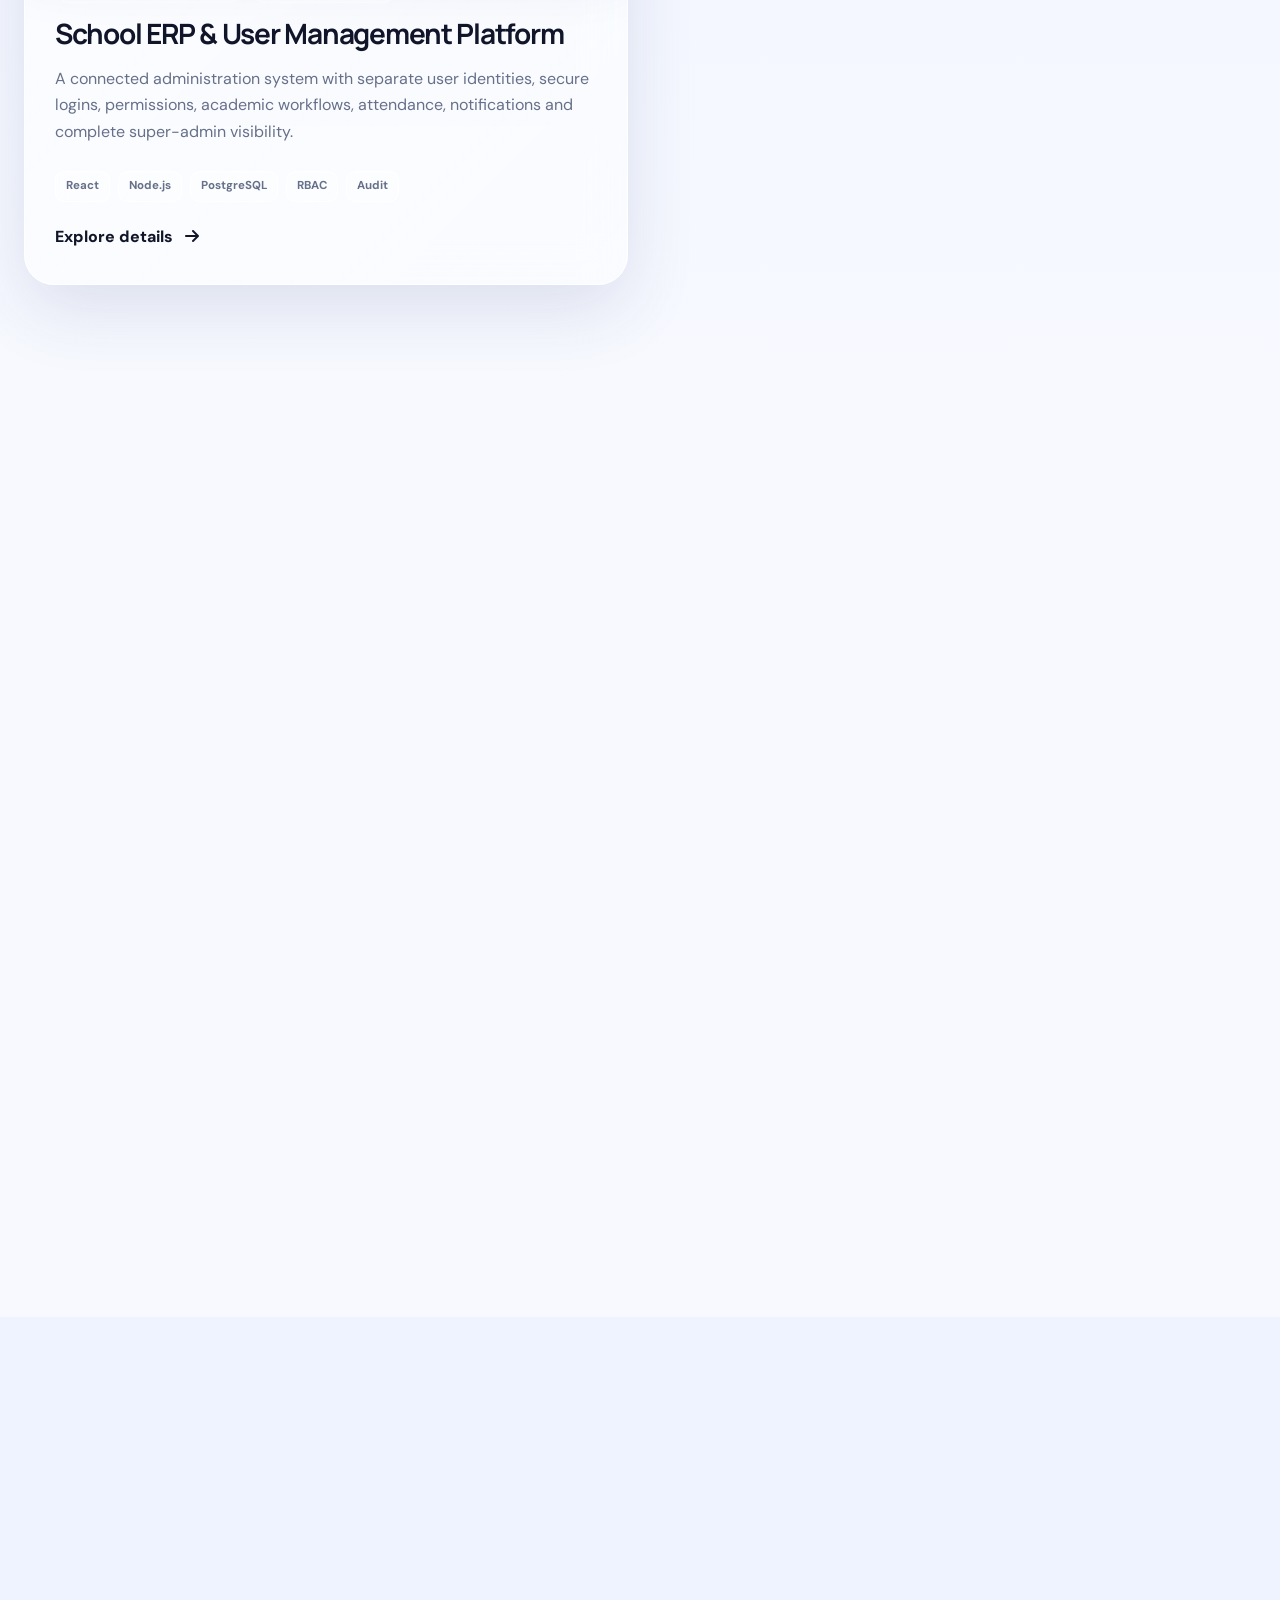
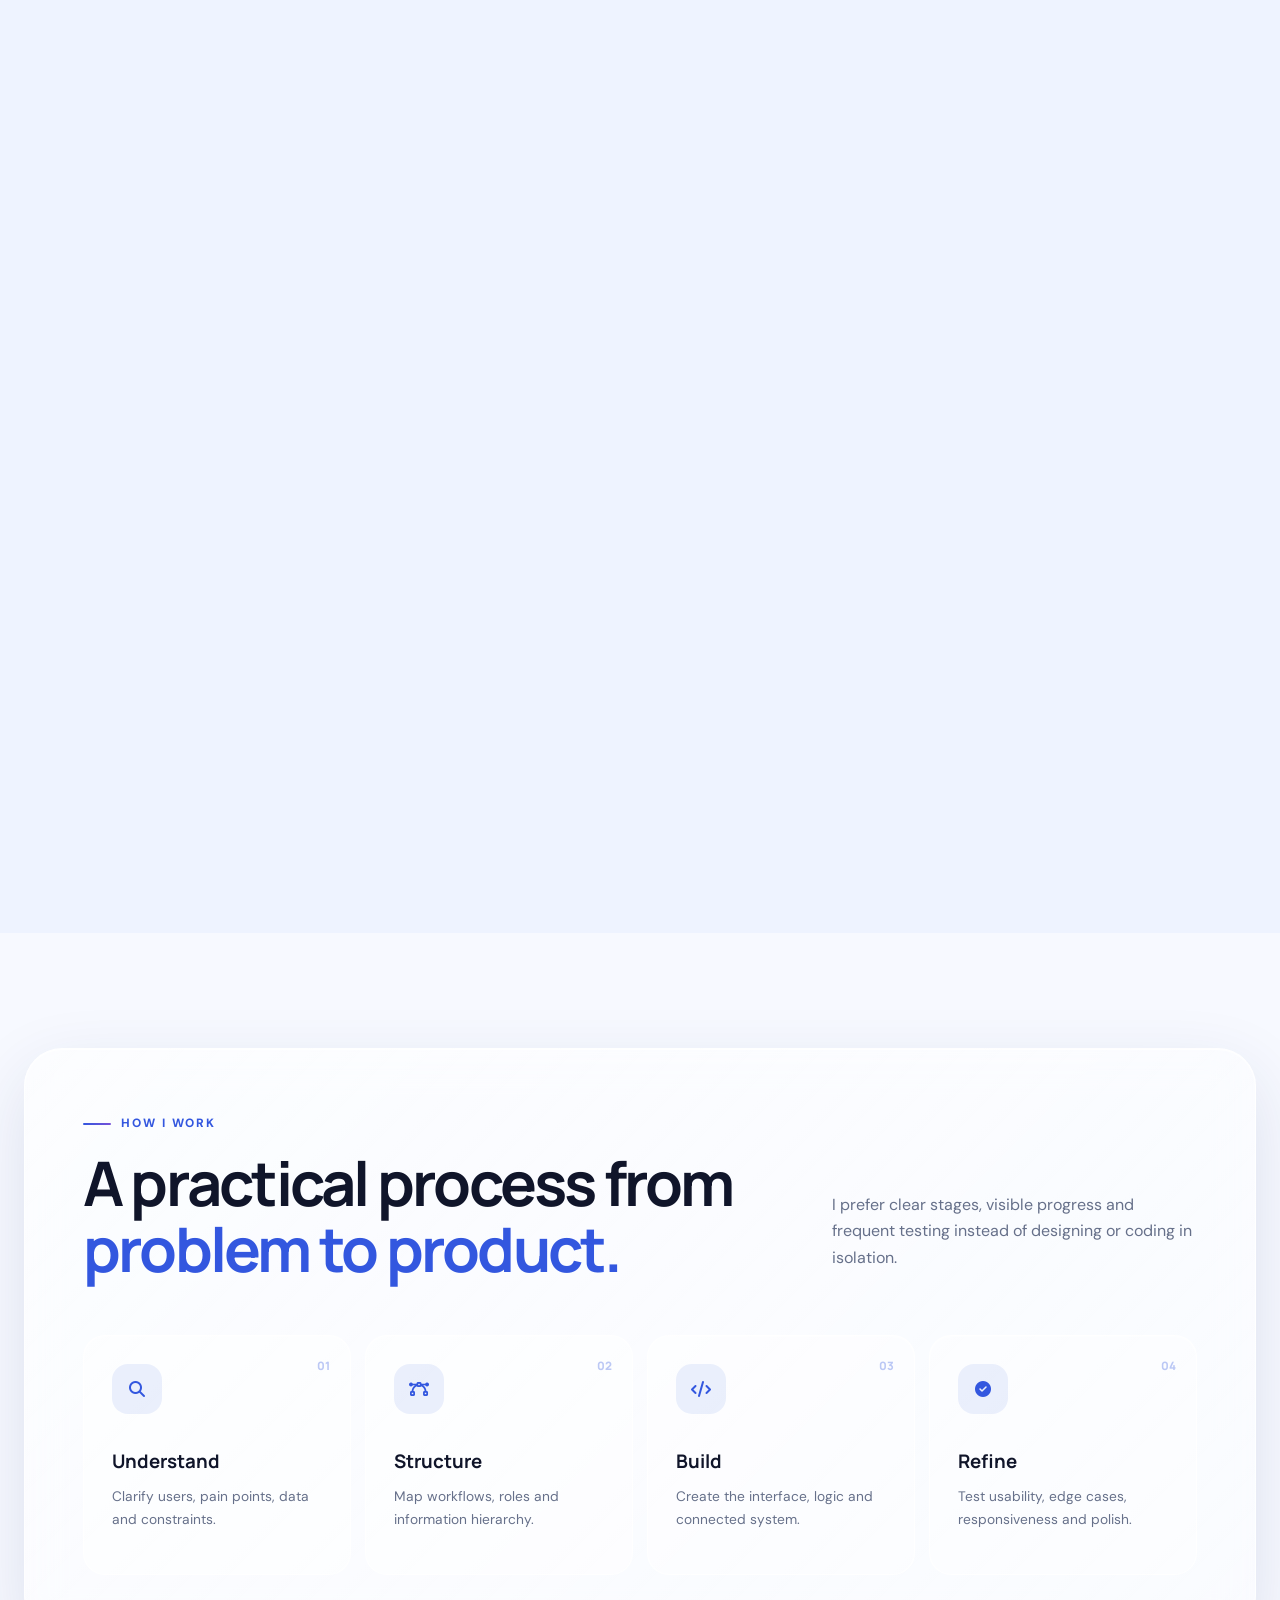
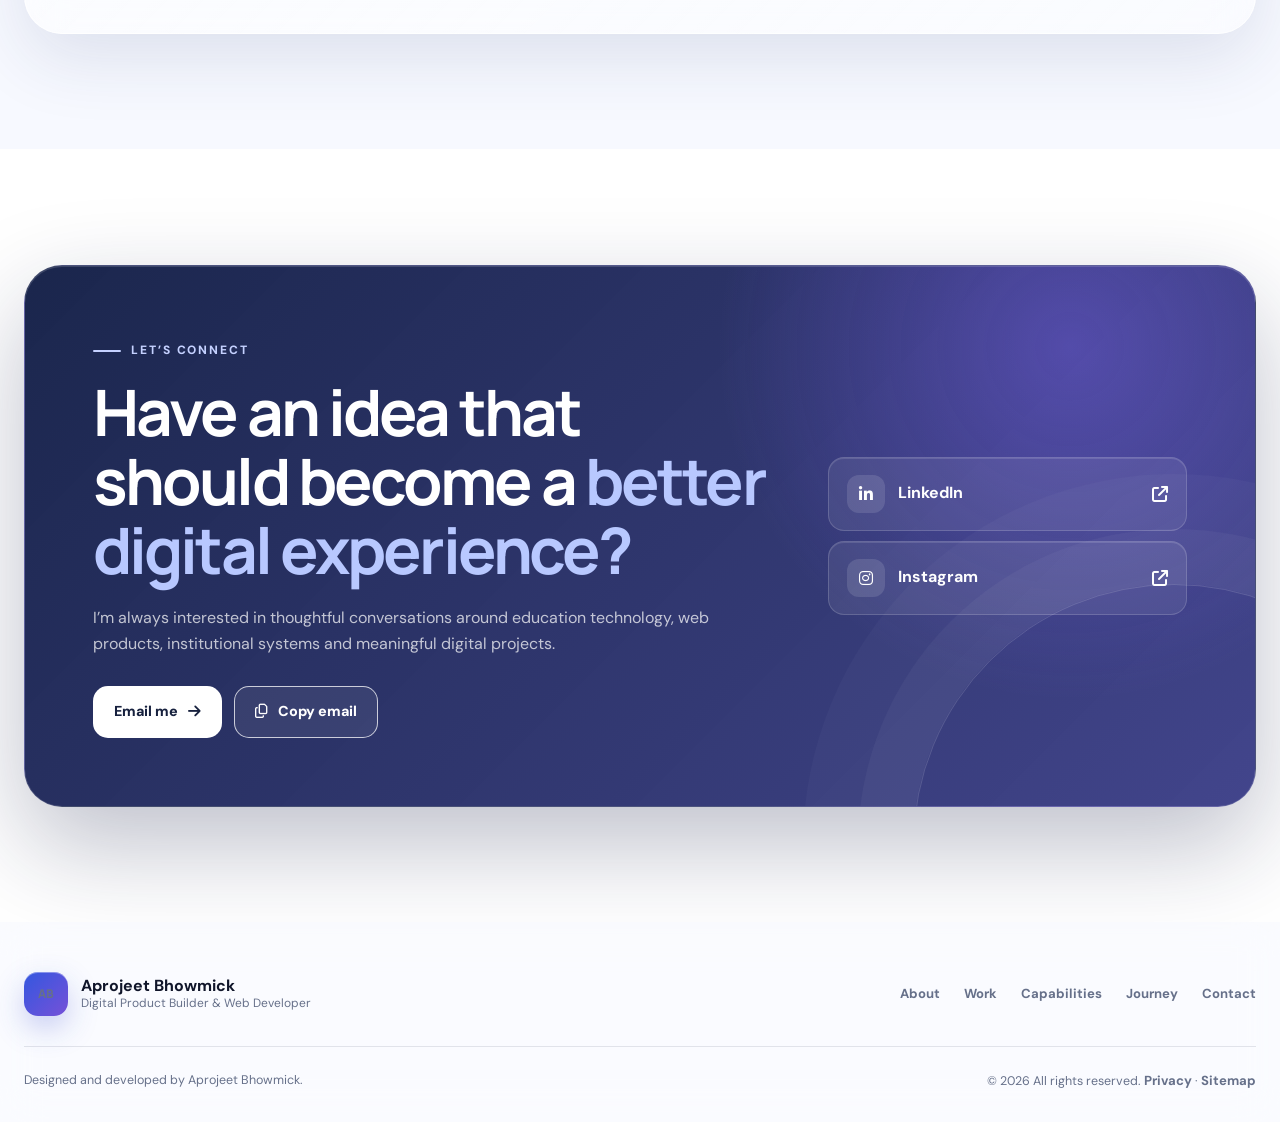
==== commit 0bccabe3: "Redesign portfolio with professional glass UI" ====
--- a/index.html
+++ b/index.html
@@ -35,7 +35,7 @@
     <link href="https://fonts.googleapis.com/css2?family=DM+Sans:wght@400;500;600;700&family=Manrope:wght@500;600;700;800&display=swap" rel="stylesheet">
     <link rel="stylesheet" href="https://cdnjs.cloudflare.com/ajax/libs/font-awesome/6.7.2/css/all.min.css">
     <link rel="stylesheet" href="css/style.css?v=20260804">
-    <link rel="stylesheet" href="css/polish.css?v=20260804-2">
+    <link rel="stylesheet" href="css/polish.css?v=20260809-glass">
 
     <script type="application/ld+json">
     {
@@ -67,7 +67,6 @@
       ],
       "sameAs": [
         "https://www.linkedin.com/in/aprojeetbhowmick",
-        "https://github.com/aprojeetbhowmick2008-alt",
         "https://www.instagram.com/gentlex.aprojeet"
       ]
     }
@@ -491,7 +490,6 @@
                     </div>
                     <div class="contact-links">
                         <a href="https://www.linkedin.com/in/aprojeetbhowmick" target="_blank" rel="noopener noreferrer"><span><i class="fa-brands fa-linkedin-in"></i><b>LinkedIn</b></span><i class="fa-solid fa-arrow-up-right-from-square"></i></a>
-                        <a href="https://github.com/aprojeetbhowmick2008-alt" target="_blank" rel="noopener noreferrer"><span><i class="fa-brands fa-github"></i><b>GitHub</b></span><i class="fa-solid fa-arrow-up-right-from-square"></i></a>
                         <a href="https://www.instagram.com/gentlex.aprojeet" target="_blank" rel="noopener noreferrer"><span><i class="fa-brands fa-instagram"></i><b>Instagram</b></span><i class="fa-solid fa-arrow-up-right-from-square"></i></a>
                     </div>
                 </div>
--- a/css/polish.css
+++ b/css/polish.css
@@ -179,3 +179,270 @@
     .project-modal { padding: 10px; }
     .project-modal-panel { max-height: calc(100dvh - 20px); }
 }
+
+/* ========================================================================== */
+/* 2026 Portfolio refinement — editorial glass system                         */
+/* ========================================================================== */
+
+:root {
+    --glass: rgba(255, 255, 255, .62);
+    --glass-strong: rgba(255, 255, 255, .82);
+    --glass-soft: rgba(255, 255, 255, .42);
+    --glass-line: rgba(255, 255, 255, .74);
+    --glass-edge: rgba(37, 69, 191, .12);
+    --glass-shadow: 0 24px 70px rgba(36, 51, 105, .12), inset 0 1px 0 rgba(255,255,255,.82);
+    --glass-shadow-hover: 0 34px 90px rgba(36, 51, 105, .18), inset 0 1px 0 rgba(255,255,255,.9);
+    --aurora-a: rgba(72, 98, 230, .17);
+    --aurora-b: rgba(128, 73, 208, .14);
+    --aurora-c: rgba(18, 164, 154, .13);
+}
+
+html[data-theme="dark"] {
+    --glass: rgba(17, 25, 47, .66);
+    --glass-strong: rgba(21, 30, 55, .86);
+    --glass-soft: rgba(22, 31, 56, .46);
+    --glass-line: rgba(255, 255, 255, .11);
+    --glass-edge: rgba(150, 166, 255, .16);
+    --glass-shadow: 0 28px 80px rgba(0, 0, 0, .35), inset 0 1px 0 rgba(255,255,255,.08);
+    --glass-shadow-hover: 0 38px 100px rgba(0, 0, 0, .48), inset 0 1px 0 rgba(255,255,255,.12);
+    --aurora-a: rgba(75, 99, 230, .22);
+    --aurora-b: rgba(130, 73, 208, .18);
+    --aurora-c: rgba(18, 164, 154, .13);
+}
+
+body {
+    background-image:
+        radial-gradient(circle at 8% 5%, var(--aurora-a), transparent 25rem),
+        radial-gradient(circle at 92% 16%, var(--aurora-b), transparent 29rem),
+        radial-gradient(circle at 45% 70%, var(--aurora-c), transparent 34rem),
+        linear-gradient(180deg, var(--bg) 0%, var(--bg-soft) 52%, var(--bg) 100%);
+    background-attachment: fixed;
+}
+
+body::before {
+    content: "";
+    position: fixed;
+    inset: 0;
+    z-index: -3;
+    pointer-events: none;
+    opacity: .42;
+    background-image:
+        linear-gradient(rgba(74, 91, 180, .055) 1px, transparent 1px),
+        linear-gradient(90deg, rgba(74, 91, 180, .055) 1px, transparent 1px);
+    background-size: 72px 72px;
+    mask-image: linear-gradient(to bottom, #000, transparent 80%);
+}
+
+.section { padding-block: clamp(88px, 9vw, 132px); }
+.container { width: min(calc(100% - 48px), 1240px); }
+
+.site-header { padding-top: 18px; }
+.site-header .nav-shell {
+    min-height: 70px;
+    padding: 10px 12px 10px 14px;
+    border: 1px solid transparent;
+}
+.site-header.scrolled .nav-shell {
+    background: var(--glass-strong);
+    border-color: var(--glass-line);
+    box-shadow: var(--glass-shadow);
+    backdrop-filter: blur(24px) saturate(155%);
+    -webkit-backdrop-filter: blur(24px) saturate(155%);
+}
+.brand-mark { box-shadow: 0 12px 30px rgba(61, 78, 210, .28), inset 0 1px 0 rgba(255,255,255,.36); }
+.nav-link { border: 1px solid transparent; }
+.nav-link:hover,
+.nav-link.active {
+    border-color: var(--glass-line);
+    background: var(--glass-soft);
+    box-shadow: inset 0 1px 0 rgba(255,255,255,.34);
+}
+.icon-button {
+    border: 1px solid var(--glass-line);
+    background: var(--glass-soft);
+    box-shadow: inset 0 1px 0 rgba(255,255,255,.35);
+}
+.nav-cta { box-shadow: 0 16px 30px rgba(16, 21, 42, .18), inset 0 1px 0 rgba(255,255,255,.18); }
+
+.hero {
+    min-height: min(940px, 100svh);
+    padding-top: clamp(135px, 13vw, 180px);
+    padding-bottom: 52px;
+}
+.hero::before {
+    content: "";
+    position: absolute;
+    inset: 80px 2.5% 60px;
+    z-index: -1;
+    border: 1px solid var(--glass-line);
+    border-radius: 46px;
+    background: linear-gradient(135deg, rgba(255,255,255,.24), rgba(255,255,255,.045));
+    box-shadow: inset 0 1px 0 rgba(255,255,255,.38), 0 40px 120px rgba(46, 58, 112, .07);
+    backdrop-filter: blur(3px);
+    -webkit-backdrop-filter: blur(3px);
+}
+.hero-grid { grid-template-columns: minmax(0, 1.08fr) minmax(380px, .82fr); gap: clamp(48px, 7vw, 96px); }
+.hero h1 { max-width: 790px; font-size: clamp(3.6rem, 6.25vw, 6.2rem); line-height: .96; letter-spacing: -.065em; }
+.hero-lead { max-width: 690px; }
+.eyebrow,
+.hero-role,
+.hero-proof {
+    border: 1px solid var(--glass-line);
+    background: var(--glass-soft);
+    box-shadow: inset 0 1px 0 rgba(255,255,255,.42);
+    backdrop-filter: blur(18px) saturate(145%);
+    -webkit-backdrop-filter: blur(18px) saturate(145%);
+}
+.hero-role { width: fit-content; padding: 11px 16px; border-radius: 16px; }
+.hero-proof { width: fit-content; padding: 16px 6px; border-radius: 20px; }
+.hero-proof > div { min-width: 130px; padding-inline: 20px; }
+
+.portrait-frame {
+    border: 1px solid var(--glass-line);
+    border-radius: 42% 42% 28px 28px;
+    background: var(--glass-soft);
+    box-shadow: 0 40px 100px rgba(35, 49, 104, .19), inset 0 1px 0 rgba(255,255,255,.58);
+    backdrop-filter: blur(18px) saturate(140%);
+    -webkit-backdrop-filter: blur(18px) saturate(140%);
+}
+.portrait-frame img { border-radius: inherit; }
+.portrait-label,
+.floating-card {
+    border: 1px solid var(--glass-line);
+    background: var(--glass-strong);
+    box-shadow: var(--glass-shadow);
+    backdrop-filter: blur(22px) saturate(160%);
+    -webkit-backdrop-filter: blur(22px) saturate(160%);
+}
+.trusted-strip { margin-top: 62px; border: 0; background: transparent; }
+.trusted-inner {
+    padding: 18px 22px;
+    border: 1px solid var(--glass-line);
+    border-radius: 22px;
+    background: var(--glass-soft);
+    box-shadow: inset 0 1px 0 rgba(255,255,255,.35);
+    backdrop-filter: blur(18px) saturate(140%);
+    -webkit-backdrop-filter: blur(18px) saturate(140%);
+}
+
+.about,
+.capabilities,
+.process { background: transparent; }
+.about-story,
+.value-card,
+.project-feature,
+.project-card,
+.capability-tabs,
+.capability-stage,
+.journey-card,
+.process-shell {
+    border: 1px solid var(--glass-line);
+    background: linear-gradient(135deg, var(--glass), var(--glass-soft));
+    box-shadow: var(--glass-shadow);
+    backdrop-filter: blur(22px) saturate(145%);
+    -webkit-backdrop-filter: blur(22px) saturate(145%);
+}
+.value-card,
+.project-card,
+.capability-tab,
+.contact-links a { transition: transform .35s var(--ease), box-shadow .35s ease, border-color .35s ease, background .35s ease; }
+.value-card:hover,
+.project-card:hover {
+    transform: translateY(-7px);
+    border-color: var(--glass-edge);
+    box-shadow: var(--glass-shadow-hover);
+}
+.about-profile-card,
+.project-showcase,
+.project-card-visual {
+    border: 1px solid var(--glass-line);
+    box-shadow: inset 0 1px 0 rgba(255,255,255,.5), 0 24px 60px rgba(32, 45, 96, .12);
+}
+.project-feature { border-radius: 38px; overflow: hidden; }
+.project-card { border-radius: 30px; overflow: hidden; }
+.project-card-body { background: rgba(255,255,255,.08); }
+.project-meta span,
+.project-tags span,
+.skill-cloud span {
+    border: 1px solid var(--glass-line);
+    background: var(--glass-soft);
+    box-shadow: inset 0 1px 0 rgba(255,255,255,.3);
+}
+
+.capability-layout { gap: 22px; }
+.capability-tabs { padding: 13px; border-radius: 25px; }
+.capability-tab { border: 1px solid transparent; border-radius: 16px; }
+.capability-tab:hover { transform: translateX(4px); background: var(--glass-soft); border-color: var(--glass-line); }
+.capability-tab.active { border-color: var(--glass-line); background: var(--glass-strong); box-shadow: 0 16px 36px rgba(36,51,105,.1), inset 0 1px 0 rgba(255,255,255,.45); }
+.capability-stage { border-radius: 30px; }
+.timeline::before { background: linear-gradient(var(--blue), var(--violet), transparent); }
+.timeline-item {
+    border: 1px solid var(--glass-line);
+    background: var(--glass-soft);
+    box-shadow: inset 0 1px 0 rgba(255,255,255,.3);
+    backdrop-filter: blur(14px);
+    -webkit-backdrop-filter: blur(14px);
+}
+.journey-card { border-radius: 30px; }
+.journey-stat { border: 1px solid var(--glass-line); background: var(--glass-soft); }
+.process-shell { border-radius: 38px; }
+.process-steps article { border: 1px solid var(--glass-line); background: var(--glass-soft); box-shadow: inset 0 1px 0 rgba(255,255,255,.32); }
+
+.contact-shell {
+    border: 1px solid rgba(255,255,255,.17);
+    background:
+        radial-gradient(circle at 85% 15%, rgba(122, 98, 235, .45), transparent 22rem),
+        linear-gradient(135deg, rgba(17, 29, 69, .96), rgba(50, 53, 130, .92));
+    box-shadow: 0 38px 100px rgba(21, 28, 70, .28), inset 0 1px 0 rgba(255,255,255,.15);
+    backdrop-filter: blur(24px);
+    -webkit-backdrop-filter: blur(24px);
+}
+.contact-links a { border: 1px solid rgba(255,255,255,.16); background: rgba(255,255,255,.08); box-shadow: inset 0 1px 0 rgba(255,255,255,.12); }
+.contact-links a:hover { transform: translateX(6px); background: rgba(255,255,255,.14); }
+.button { border: 1px solid var(--glass-line); }
+.button-primary { box-shadow: 0 18px 38px rgba(51, 87, 223, .26), inset 0 1px 0 rgba(255,255,255,.24); }
+.button-secondary { background: var(--glass-soft); backdrop-filter: blur(14px); -webkit-backdrop-filter: blur(14px); }
+.site-footer { border-top-color: var(--glass-line); background: var(--glass-soft); backdrop-filter: blur(20px); -webkit-backdrop-filter: blur(20px); }
+.back-to-top,
+.toast,
+.project-modal-panel {
+    border: 1px solid var(--glass-line);
+    background: var(--glass-strong);
+    box-shadow: var(--glass-shadow);
+    backdrop-filter: blur(24px) saturate(155%);
+    -webkit-backdrop-filter: blur(24px) saturate(155%);
+}
+.project-modal-backdrop { background: rgba(8, 13, 30, .62); backdrop-filter: blur(12px); -webkit-backdrop-filter: blur(12px); }
+
+@media (max-width: 980px) {
+    .hero { min-height: auto; }
+    .hero::before { inset-inline: 14px; border-radius: 34px; }
+    .hero-grid { grid-template-columns: 1fr; }
+    .hero-copy { text-align: center; }
+    .hero h1,
+    .hero-lead { margin-inline: auto; }
+    .hero-role,
+    .hero-proof { margin-inline: auto; }
+}
+
+@media (max-width: 700px) {
+    .container { width: min(calc(100% - 28px), 1240px); }
+    .site-header { padding-top: 10px; }
+    .hero { padding-top: 126px; }
+    .hero::before { inset: 72px 8px 30px; border-radius: 28px; }
+    .hero h1 { font-size: clamp(3rem, 14vw, 4.35rem); }
+    .hero-proof { width: 100%; }
+    .hero-proof > div { min-width: 0; padding-inline: 10px; }
+    .portrait-frame { border-radius: 38% 38% 24px 24px; }
+    .trusted-inner { padding: 16px; }
+    .about-story,
+    .project-feature,
+    .project-card,
+    .capability-stage,
+    .journey-card,
+    .process-shell { border-radius: 24px; }
+}
+
+@media (prefers-reduced-motion: reduce) {
+    body { background-attachment: scroll; }
+}
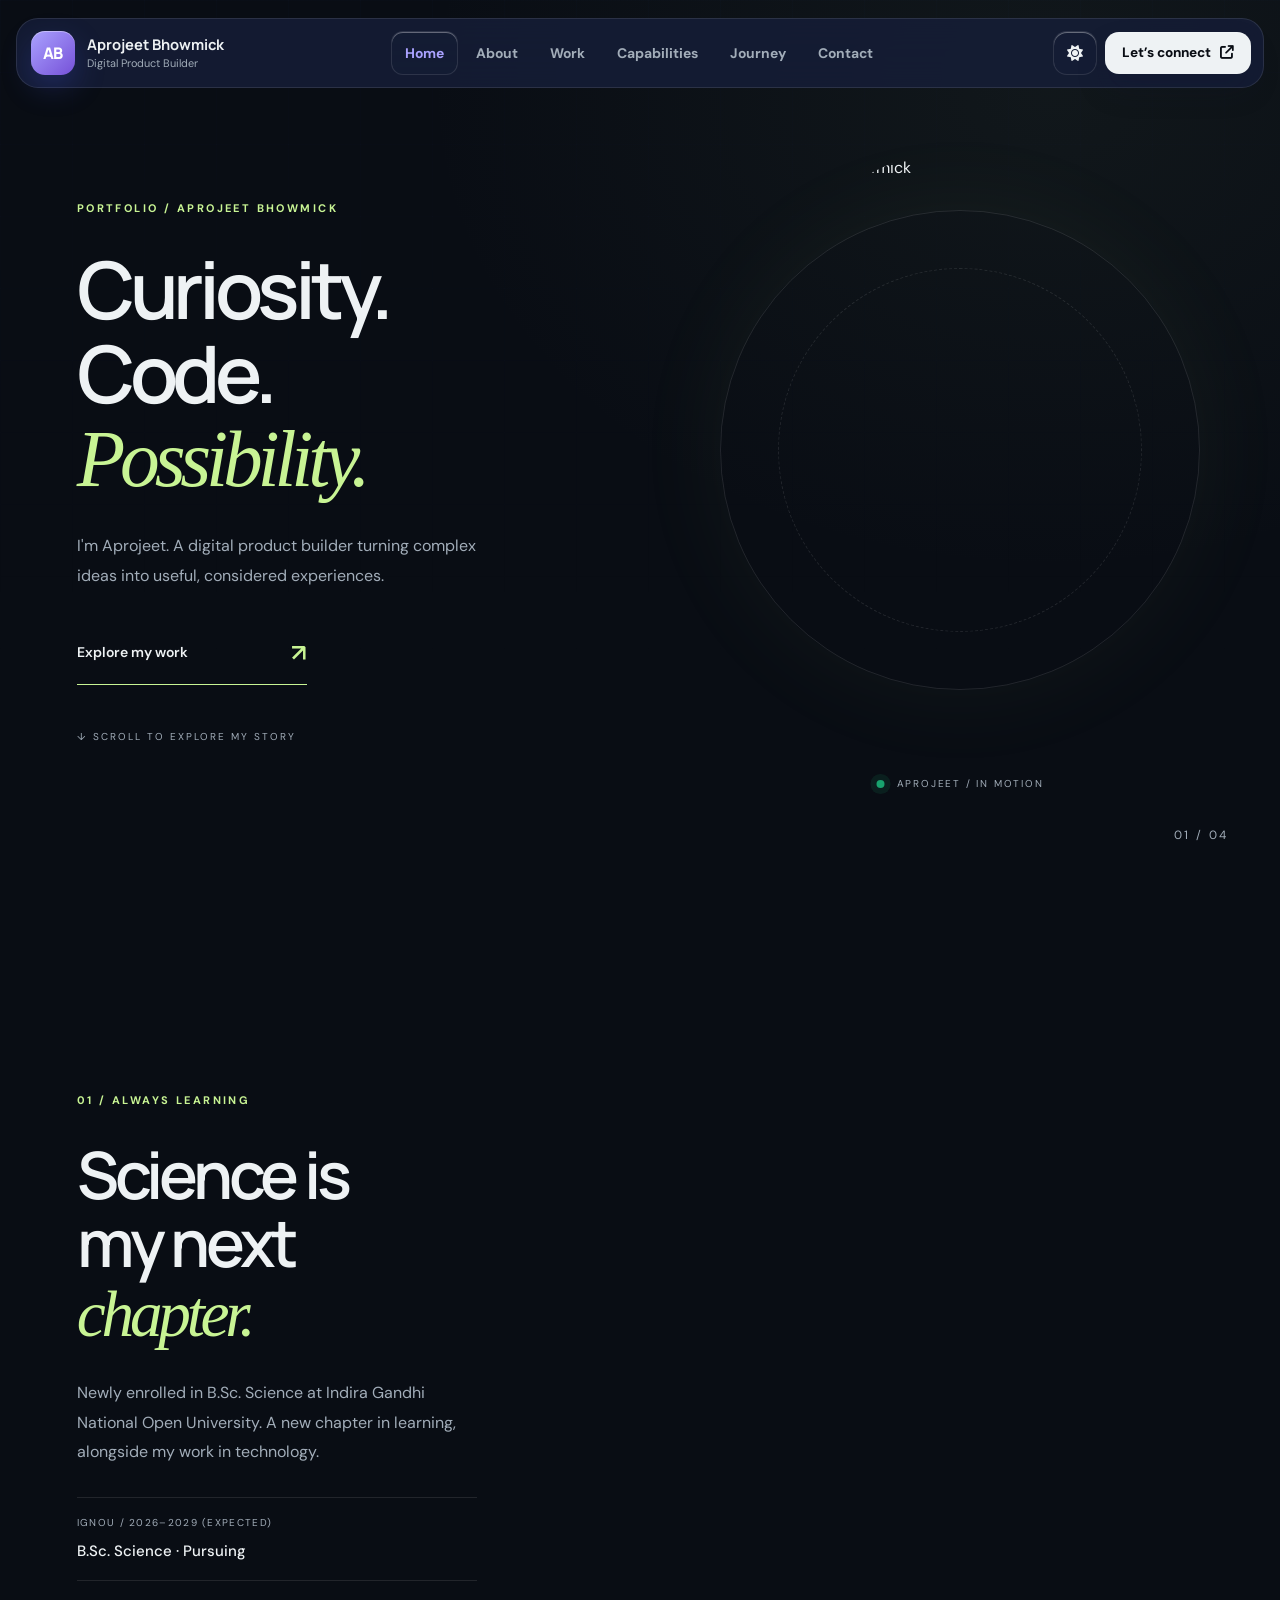
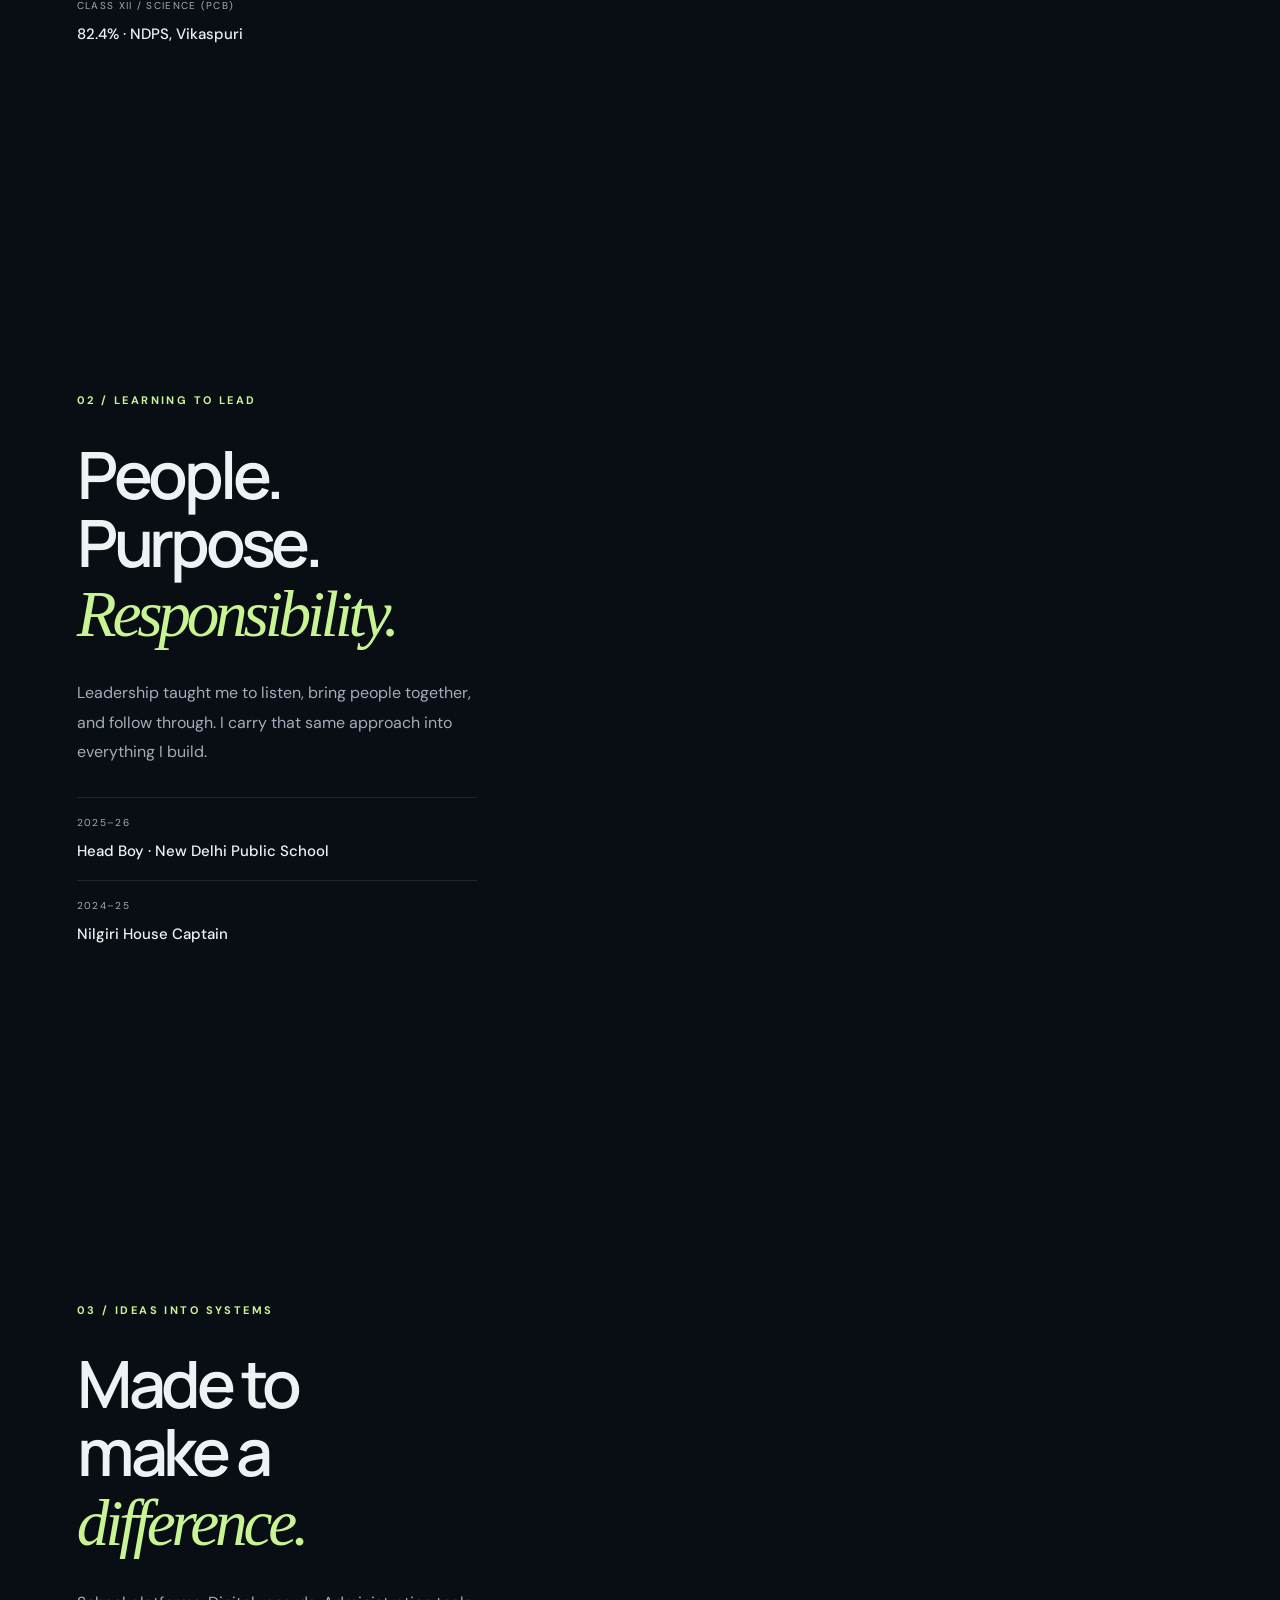
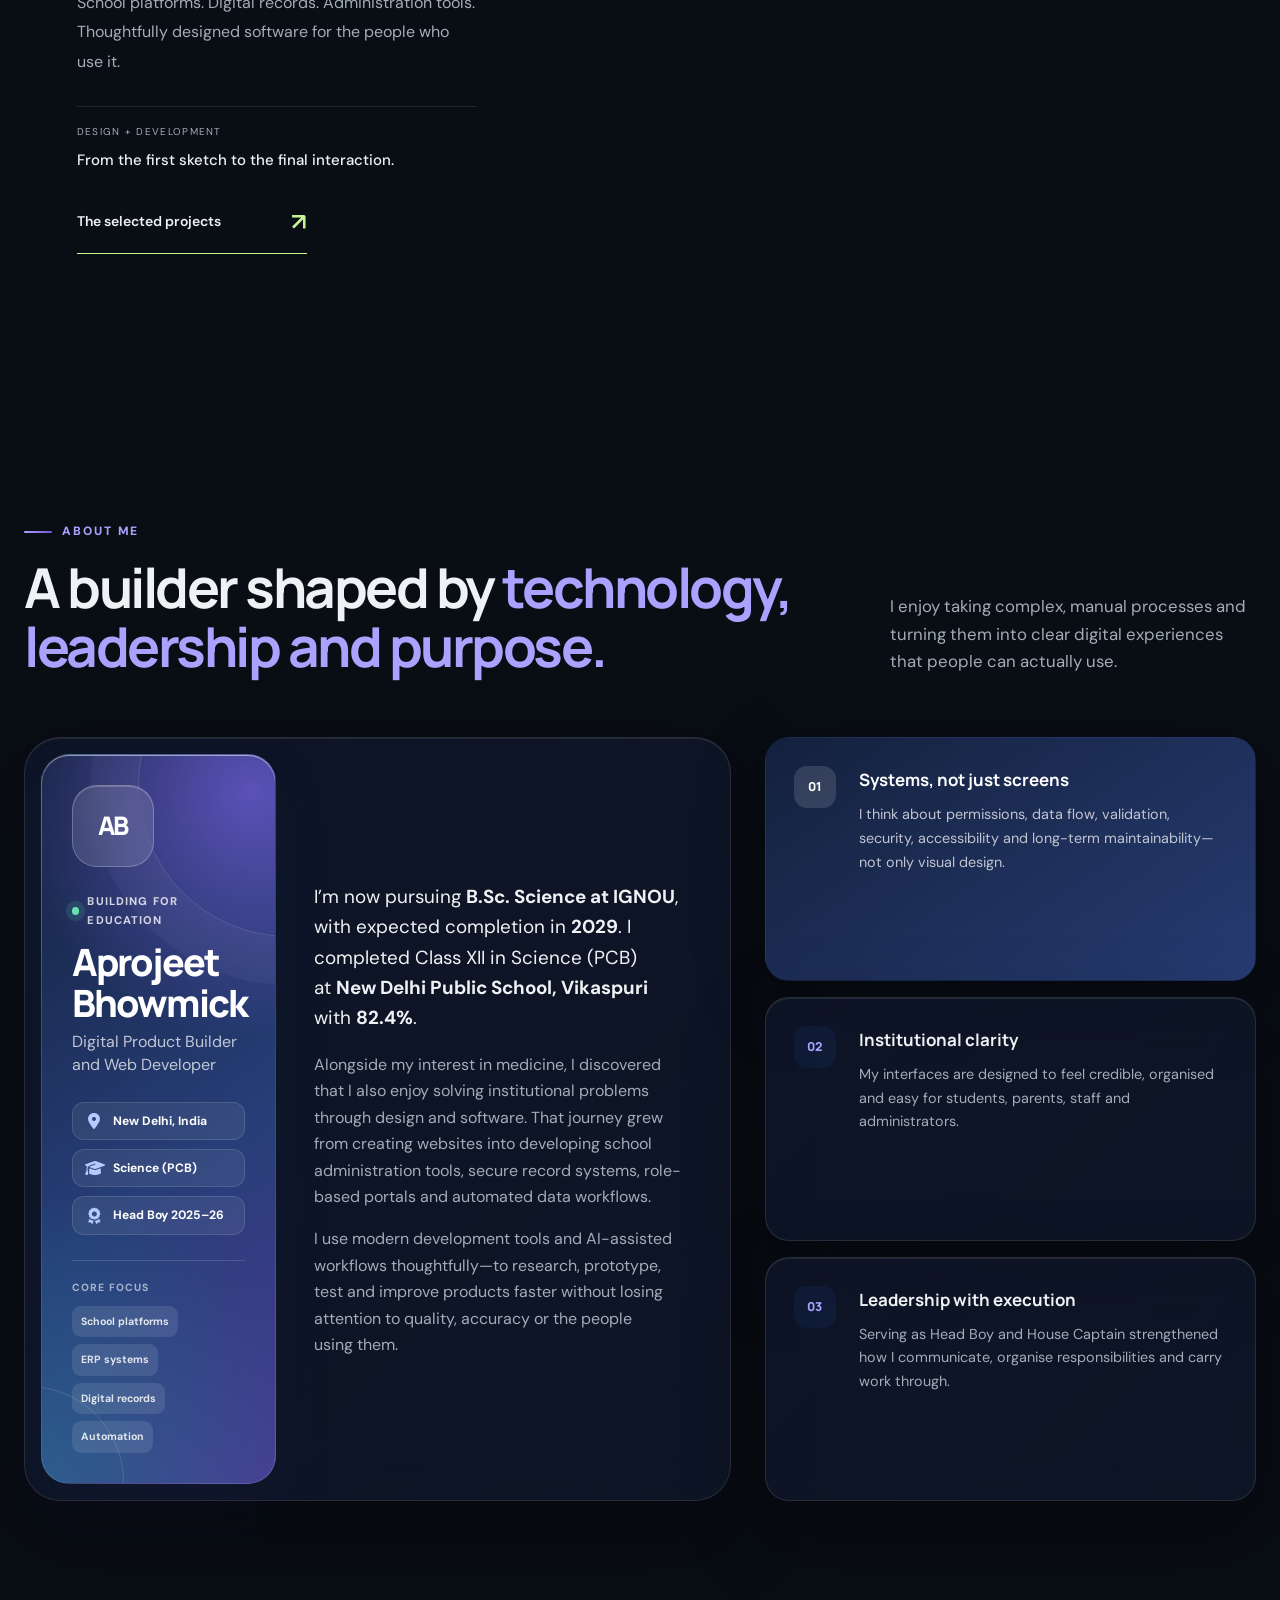
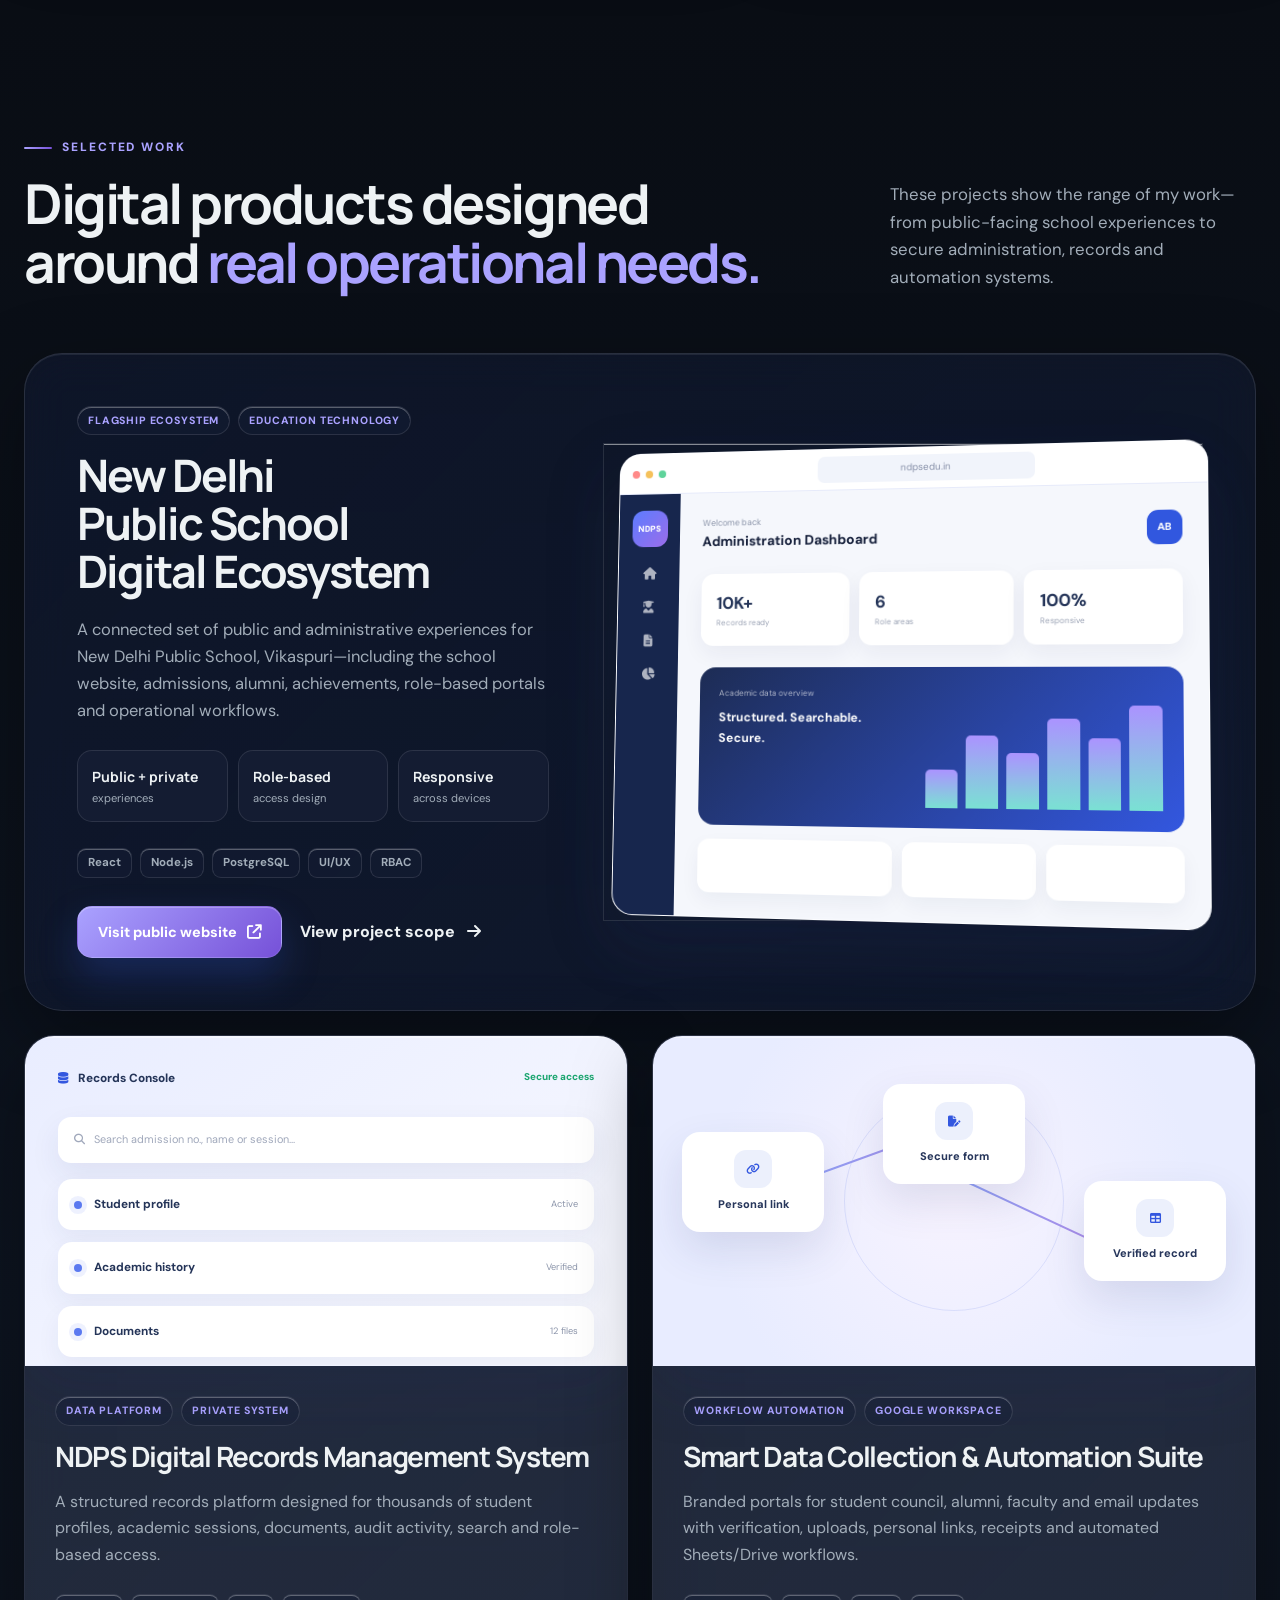
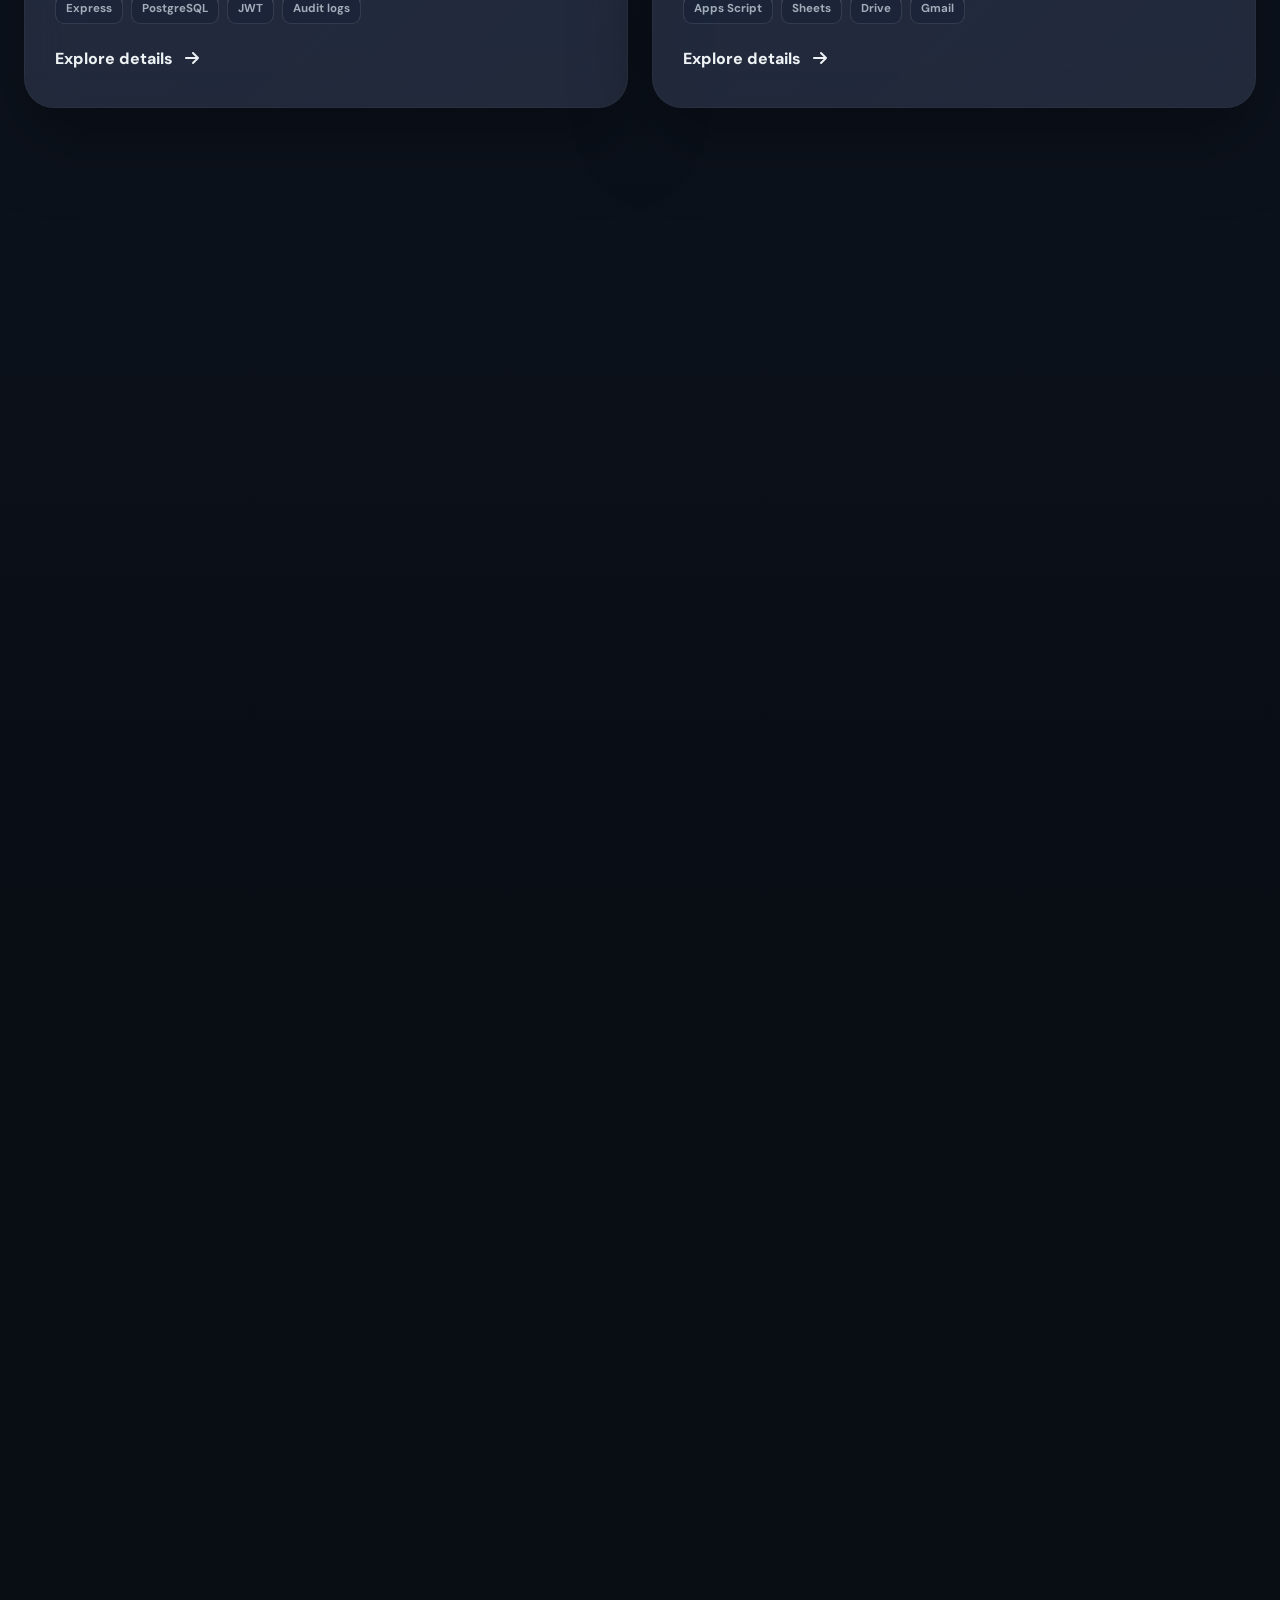
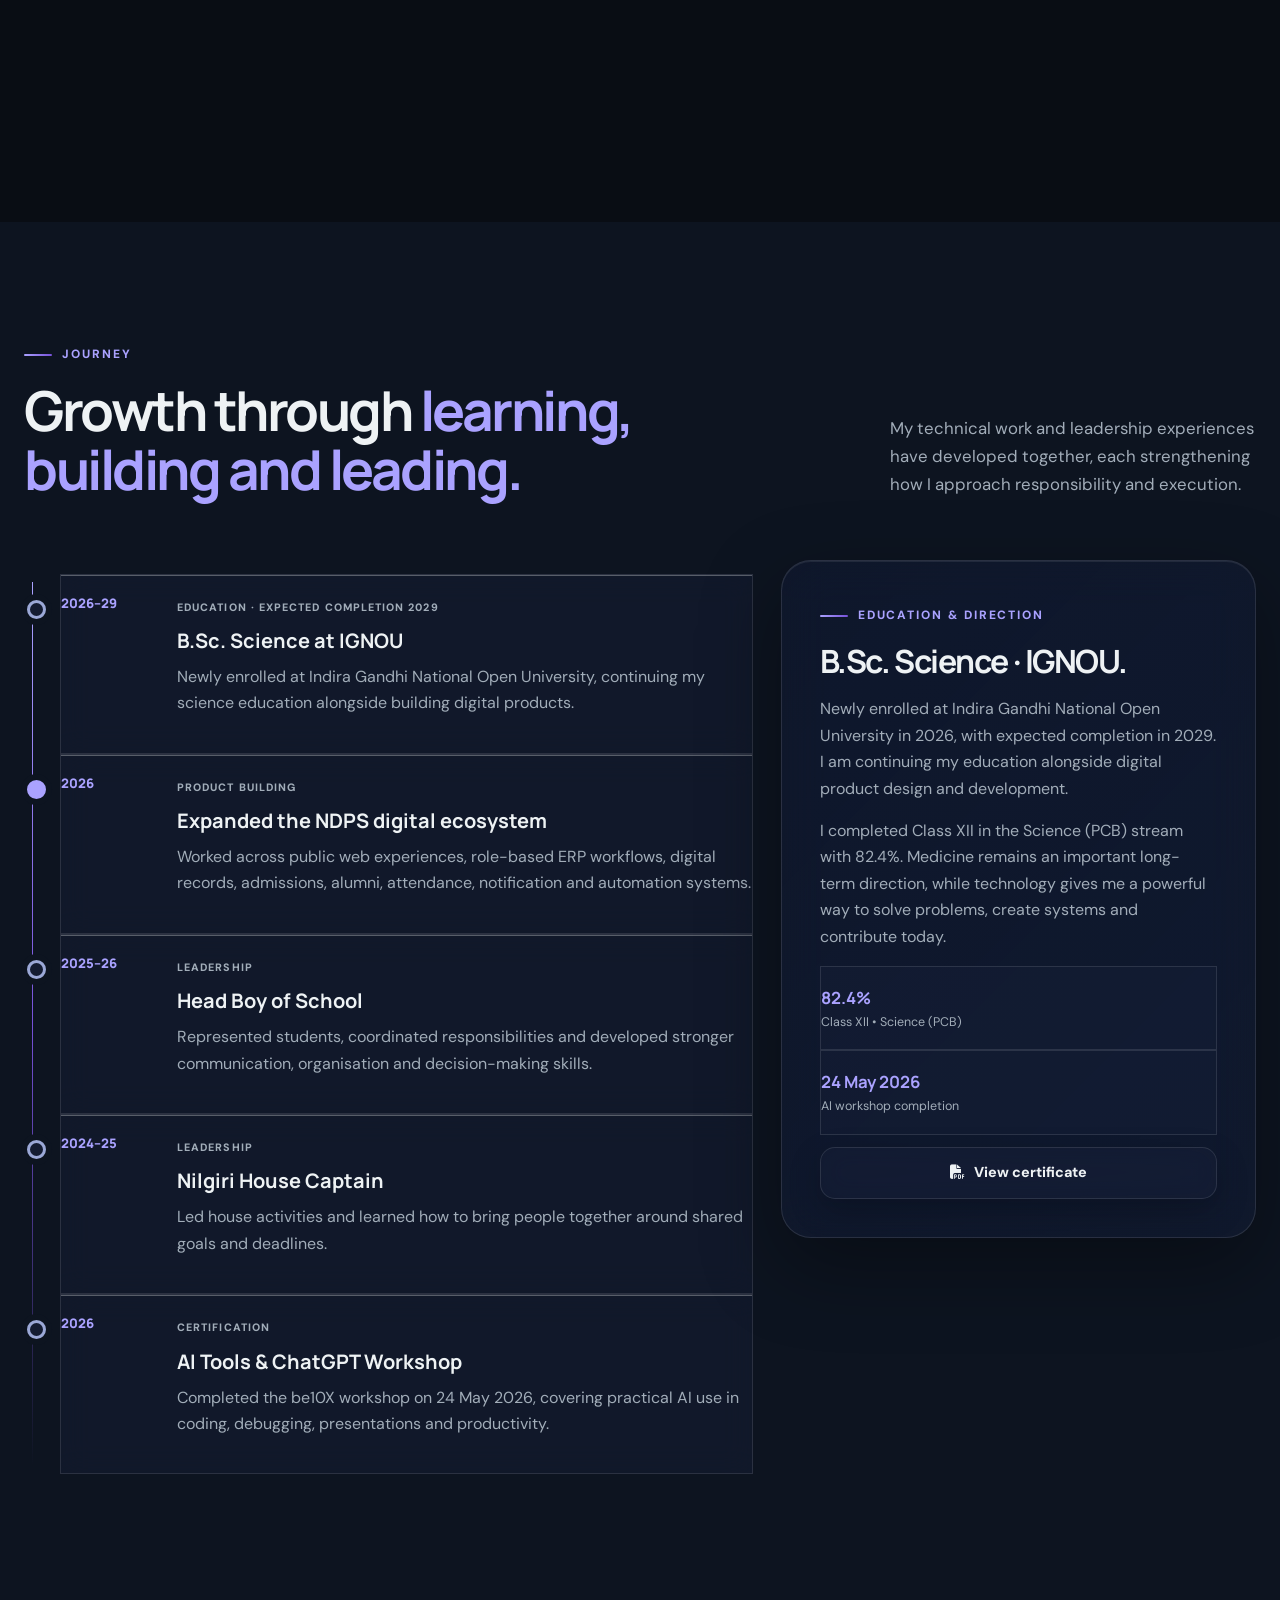
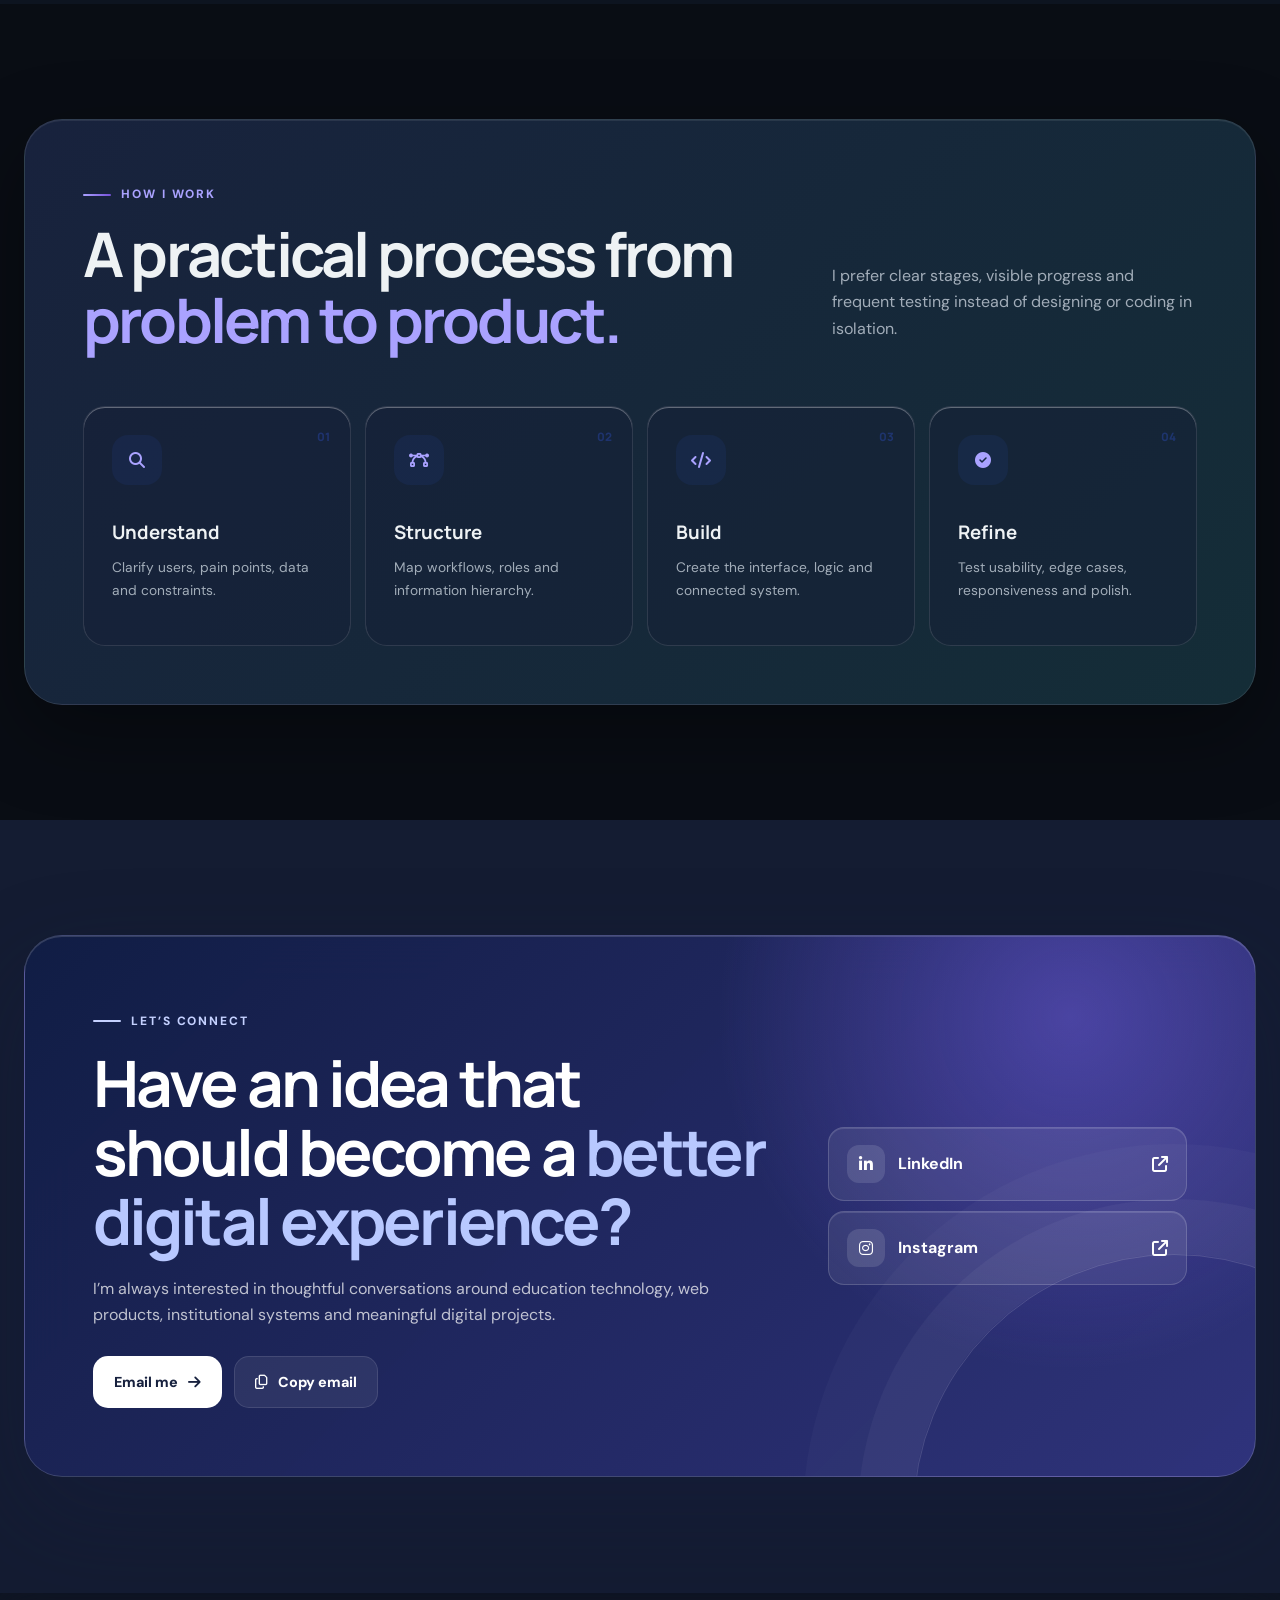
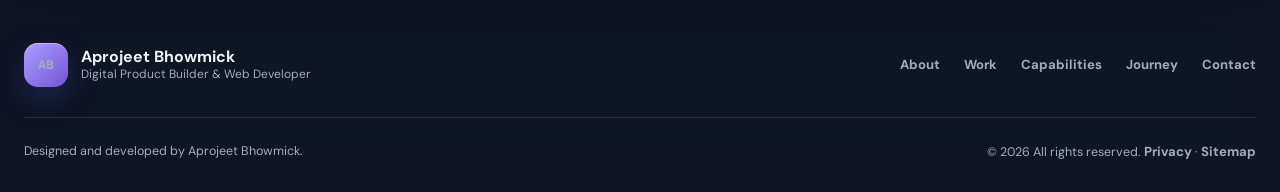
==== commit ccf34ccb: "Build scroll-driven 3D portfolio and add IGNOU science education" ====
--- a/index.html
+++ b/index.html
@@ -1,5 +1,5 @@
 <!DOCTYPE html>
-<html lang="en" data-theme="light">
+<html lang="en" data-theme="dark">
 <head>
     <meta charset="UTF-8">
     <meta name="viewport" content="width=device-width, initial-scale=1.0">
@@ -36,6 +36,8 @@
     <link rel="stylesheet" href="https://cdnjs.cloudflare.com/ajax/libs/font-awesome/6.7.2/css/all.min.css">
     <link rel="stylesheet" href="css/style.css?v=20260804">
     <link rel="stylesheet" href="css/polish.css?v=20260809-glass">
+    <link rel="stylesheet" href="css/cinematic.css?v=20260913">
+    <noscript><style>.reveal,.story-chapter{opacity:1!important;transform:none!important}.motion-control{display:none}</style></noscript>
 
     <script type="application/ld+json">
     {
@@ -118,66 +120,43 @@
     </header>
 
     <main id="main-content">
-        <section class="hero section" id="home">
-            <div class="hero-grid container">
-                <div class="hero-copy reveal">
-                    <div class="eyebrow"><span class="status-dot"></span> Building meaningful digital systems</div>
-                    <h1>Ideas become <span class="gradient-text">useful products</span> when design and technology work together.</h1>
-                    <p class="hero-lead">
-                        I’m <strong>Aprojeet Bhowmick</strong> — a digital product builder and web developer creating school websites, ERP platforms, digital records software, automation workflows and polished web experiences.
-                    </p>
-                    <div class="hero-role" aria-live="polite">
-                        <span>I build</span>
-                        <strong id="typingText">school platforms</strong>
-                        <span class="typing-caret" aria-hidden="true"></span>
-                    </div>
-                    <div class="hero-actions">
-                        <a class="button button-primary magnetic" href="#work">Explore selected work <i class="fa-solid fa-arrow-right" aria-hidden="true"></i></a>
-                        <a class="button button-secondary" href="mailto:aprojeetbhowmick2008@gmail.com">Start a conversation</a>
-                    </div>
-                    <div class="hero-proof" aria-label="Highlights">
-                        <div><strong>6+</strong><span>product areas</span></div>
-                        <div><strong>10K+</strong><span>record-ready scale</span></div>
-                        <div><strong>2025–26</strong><span>Head Boy</span></div>
-                    </div>
-                </div>
-
-                <div class="hero-visual reveal reveal-delay-1" aria-label="Portrait of Aprojeet Bhowmick">
-                    <div class="portrait-frame" data-tilt>
-                        <div class="portrait-orbit orbit-one" aria-hidden="true"></div>
-                        <div class="portrait-orbit orbit-two" aria-hidden="true"></div>
-                        <picture>
-                            <source srcset="images/webp/hero.webp" type="image/webp">
-                            <img src="images/hero.jpg" alt="Aprojeet Bhowmick" width="760" height="950" fetchpriority="high">
-                        </picture>
-                        <div class="portrait-overlay"></div>
-                        <div class="portrait-label">
-                            <span class="label-icon"><i class="fa-solid fa-code" aria-hidden="true"></i></span>
-                            <span><small>Currently focused on</small><strong>Education technology</strong></span>
-                        </div>
-                    </div>
-                    <div class="floating-card floating-card-one" aria-hidden="true">
-                        <i class="fa-solid fa-layer-group"></i>
-                        <span><small>End-to-end</small><strong>Product thinking</strong></span>
-                    </div>
-                    <div class="floating-card floating-card-two" aria-hidden="true">
-                        <i class="fa-solid fa-wand-magic-sparkles"></i>
-                        <span><small>Design approach</small><strong>Clean + functional</strong></span>
-                    </div>
-                </div>
-            </div>
-
-            <div class="trusted-strip reveal">
-                <div class="container trusted-inner">
-                    <span class="trusted-label">What I work across</span>
-                    <div class="trusted-items" aria-label="Areas of work">
-                        <span><i class="fa-solid fa-school"></i> School platforms</span>
-                        <span><i class="fa-solid fa-database"></i> Digital records</span>
-                        <span><i class="fa-solid fa-chart-line"></i> Admin dashboards</span>
-                        <span><i class="fa-solid fa-gears"></i> Automation</span>
-                        <span><i class="fa-solid fa-mobile-screen-button"></i> Responsive UX</span>
-                    </div>
-                </div>
+        <section class="scroll-story" id="home" aria-label="Aprojeet's story">
+            <div class="story-stage" aria-label="Stylised 3D avatar of Aprojeet">
+                <div class="stage-orbit" aria-hidden="true"></div>
+                <div id="avatar-stage"><img class="avatar-fallback" src="images/hero.jpg" alt="Aprojeet Bhowmick" width="760" height="950"/></div>
+                <div class="stage-caption"><span class="status-dot"></span> APROJEET / IN MOTION</div>
+                <button id="motionToggle" class="motion-control" type="button" aria-pressed="false">Pause motion</button>
+                <span class="stage-index" aria-hidden="true">01 / 04</span>
+            </div>
+            <div class="story-chapters">
+                <article class="story-chapter" data-chapter="0">
+                    <p class="chapter-label">PORTFOLIO / APROJEET BHOWMICK</p>
+                    <h1>Curiosity.<br/>Code.<br/><em>Possibility.</em></h1>
+                    <p class="chapter-description">I'm Aprojeet. A digital product builder turning complex ideas into useful, considered experiences.</p>
+                    <a class="cinema-link" href="#work">Explore my work <span aria-hidden="true">↗</span></a>
+                    <p class="scroll-cue">↓ SCROLL TO EXPLORE MY STORY</p>
+                </article>
+                <article class="story-chapter" data-chapter="1">
+                    <p class="chapter-label">01 / ALWAYS LEARNING</p>
+                    <h2>Science is<br/>my next<br/><em>chapter.</em></h2>
+                    <p class="chapter-description">Newly enrolled in B.Sc. Science at Indira Gandhi National Open University. A new chapter in learning, alongside my work in technology.</p>
+                    <div class="chapter-detail"><span>IGNOU / 2026–2029 (EXPECTED)</span><strong>B.Sc. Science · Pursuing</strong></div>
+                    <div class="chapter-detail"><span>CLASS XII / SCIENCE (PCB)</span><strong>82.4% · NDPS, Vikaspuri</strong></div>
+                </article>
+                <article class="story-chapter" data-chapter="2">
+                    <p class="chapter-label">02 / LEARNING TO LEAD</p>
+                    <h2>People.<br/>Purpose.<br/><em>Responsibility.</em></h2>
+                    <p class="chapter-description">Leadership taught me to listen, bring people together, and follow through. I carry that same approach into everything I build.</p>
+                    <div class="chapter-detail"><span>2025–26</span><strong>Head Boy · New Delhi Public School</strong></div>
+                    <div class="chapter-detail"><span>2024–25</span><strong>Nilgiri House Captain</strong></div>
+                </article>
+                <article class="story-chapter" data-chapter="3">
+                    <p class="chapter-label">03 / IDEAS INTO SYSTEMS</p>
+                    <h2>Made to<br/>make a<br/><em>difference.</em></h2>
+                    <p class="chapter-description">School platforms. Digital records. Administration tools. Thoughtfully designed software for the people who use it.</p>
+                    <div class="chapter-detail"><span>DESIGN + DEVELOPMENT</span><strong>From the first sketch to the final interaction.</strong></div>
+                    <a class="cinema-link" href="#work">The selected projects <span aria-hidden="true">↗</span></a>
+                </article>
             </div>
         </section>
 
@@ -211,7 +190,7 @@
                             </div>
                         </div>
                         <div class="about-text">
-                            <p class="lead-paragraph">I’m a Science (PCB) graduate from <strong>New Delhi Public School, Vikaspuri</strong>, where I completed Class XII with <strong>82.4%</strong>.</p>
+                            <p class="lead-paragraph">I’m now pursuing <strong>B.Sc. Science at IGNOU</strong>, with expected completion in <strong>2029</strong>. I completed Class XII in Science (PCB) at <strong>New Delhi Public School, Vikaspuri</strong> with <strong>82.4%</strong>.</p>
                             <p>Alongside my interest in medicine, I discovered that I also enjoy solving institutional problems through design and software. That journey grew from creating websites into developing school administration tools, secure record systems, role-based portals and automated data workflows.</p>
                             <p>I use modern development tools and AI-assisted workflows thoughtfully—to research, prototype, test and improve products faster without losing attention to quality, accuracy or the people using them.</p>
                         </div>
@@ -431,6 +410,10 @@
 
                 <div class="journey-grid">
                     <div class="timeline reveal">
+                        <article class="timeline-item">
+                            <span class="timeline-year">2026–29</span>
+                            <div><small>Education · Expected completion 2029</small><h3>B.Sc. Science at IGNOU</h3><p>Newly enrolled at Indira Gandhi National Open University, continuing my science education alongside building digital products.</p></div>
+                        </article>
                         <article class="timeline-item active">
                             <span class="timeline-year">2026</span>
                             <div><small>Product building</small><h3>Expanded the NDPS digital ecosystem</h3><p>Worked across public web experiences, role-based ERP workflows, digital records, admissions, alumni, attendance, notification and automation systems.</p></div>
@@ -451,7 +434,8 @@
 
                     <aside class="journey-card reveal reveal-delay-1">
                         <span class="section-kicker">Education & direction</span>
-                        <h3>Science, technology and a future in medicine.</h3>
+                        <h3>B.Sc. Science · IGNOU.</h3>
+                        <p>Newly enrolled at Indira Gandhi National Open University in 2026, with expected completion in 2029. I am continuing my education alongside digital product design and development.</p>
                         <p>I completed Class XII in the Science (PCB) stream with 82.4%. Medicine remains an important long-term direction, while technology gives me a powerful way to solve problems, create systems and contribute today.</p>
                         <div class="journey-stat"><strong>82.4%</strong><span>Class XII • Science (PCB)</span></div>
                         <div class="journey-stat"><strong>24 May 2026</strong><span>AI workshop completion</span></div>
@@ -533,5 +517,6 @@
     </div>
 
     <script src="js/script.js?v=20260804-2" defer></script>
+    <script type="module" src="js/cinematic.js?v=20260913"></script>
 </body>
 </html>
--- a/css/cinematic.css
+++ b/css/cinematic.css
@@ -0,0 +1,53 @@
+/* Scroll narrative: native scrolling, progressive enhancement, no scroll hijacking. */
+:root { --cinema-accent: #6150d0; }
+html[data-theme="dark"] { --bg:#090d14; --bg-soft:#0d1420; --text:#eef2f4; --muted:#a2adb9; --blue:#aaa2ff; --cinema-accent:#c8f494; }
+body { background-image:radial-gradient(ellipse at 82% 10%,rgba(88,114,88,.1),transparent 42%),linear-gradient(var(--bg),var(--bg)); }
+.page-loader,.legacy-intro,.ambient,.noise { display:none!important; }
+.scroll-story { position:relative; max-width:1600px; margin:auto; isolation:isolate; }
+.story-stage { position:sticky; top:0; height:100svh; width:50%; margin-left:50%; display:grid; place-items:center; z-index:1; }
+#avatar-stage { width:100%; height:82%; position:relative; }
+#avatar-stage canvas { width:100%; height:100%; display:block; }
+.avatar-fallback { position:absolute; width:65%; height:80%; object-fit:cover; top:10%; left:17.5%; border-radius:45% 45% 24px 24px; }
+.has-avatar .avatar-fallback { display:none; }
+.stage-orbit { position:absolute; width:75%; aspect-ratio:1; border:1px solid var(--line); border-radius:50%; box-shadow:0 0 100px rgba(165,203,113,.06); }
+.stage-orbit::before { content:''; position:absolute; inset:12%; border:1px dashed var(--line); border-radius:50%; }
+.stage-caption { position:absolute; bottom:12%; left:50%; transform:translateX(-50%); white-space:nowrap; display:flex; align-items:center; gap:12px; letter-spacing:.18em; font-size:10px; color:var(--muted); }
+.stage-index { position:absolute; right:8%; bottom:6%; font-size:12px; letter-spacing:.2em; color:var(--muted); }
+.motion-control { position:absolute; left:8%; bottom:5%; border:1px solid var(--line); border-radius:99px; color:var(--muted); background:var(--bg); padding:9px 15px; cursor:pointer; font-size:12px; }
+.story-chapters { margin-top:-100svh; position:relative; width:50%; padding-left:clamp(28px,6vw,96px); z-index:2; }
+.story-chapter { min-height:100svh; display:flex; flex-direction:column; justify-content:center; padding:125px 12px 70px 0; }
+.chapter-label { letter-spacing:.22em; font-size:11px; color:var(--cinema-accent); margin:0 0 30px; font-weight:700; }
+.story-chapter h1,.story-chapter h2 { font-family:Manrope,sans-serif; font-size:clamp(3.2rem,6.2vw,6.4rem); font-weight:600; line-height:1.05; letter-spacing:-.065em; margin:0; }
+.story-chapter h2 { font-size:clamp(3rem,5.1vw,5.3rem); }
+.story-chapter em { font-family:Georgia,serif; font-weight:400; color:var(--cinema-accent); }
+.chapter-description { max-width:400px; margin:30px 0; color:var(--muted); font-size:16px; line-height:1.85; }
+.cinema-link { display:flex; align-items:center; justify-content:space-between; width:230px; border-bottom:1px solid var(--cinema-accent); padding:12px 0; text-decoration:none; font-weight:600; font-size:14px; }
+.cinema-link span { color:var(--cinema-accent); font-size:24px; }
+.scroll-cue { font-size:10px; letter-spacing:.2em; color:var(--muted); margin-top:44px; }
+.chapter-detail { border-top:1px solid var(--line); padding:17px 0; max-width:400px; display:grid; gap:7px; }
+.chapter-detail span { font-size:10px; letter-spacing:.13em; color:var(--muted); }
+.chapter-detail strong { font-size:15px; font-weight:500; }
+.chapter-active .chapter-label { color:var(--cinema-accent); }
+.section-heading h2 { font-size:clamp(2.4rem,4.3vw,4.5rem); }
+.site-header .nav-shell { background:var(--glass-strong); backdrop-filter:blur(18px); border-color:var(--line); }
+.gradient-text { background-image:linear-gradient(110deg,var(--blue),var(--cinema-accent)); }
+:focus-visible { outline:2px solid var(--cinema-accent); outline-offset:5px; }
+@media(min-width:981px) { .story-chapter { opacity:.35; transition:opacity .45s; } .story-chapter:first-child,.story-chapter.chapter-active { opacity:1; } }
+@media(max-width:980px) {
+ .story-stage { width:46%; margin-left:54%; } .story-chapters { width:54%; padding-left:28px; }
+ .story-chapter h1,.story-chapter h2 { font-size:clamp(2.5rem,6vw,4.5rem); }
+}
+@media(max-width:600px) {
+ .story-stage { width:100%; margin-left:0; height:43svh; top:68px; background:var(--bg); z-index:3; border-bottom:1px solid var(--line); }
+ #avatar-stage { height:100%; width:100%; } .stage-orbit { width:55%; }
+ .stage-caption { left:18px; bottom:12px; transform:none; font-size:8px; }
+ .stage-index { right:18px; bottom:14px; font-size:10px; }
+ .motion-control { left:auto; right:15px; bottom:auto; top:14px; font-size:10px; padding:7px 10px; }
+ .story-chapters { margin-top:0; width:100%; padding:0 25px; }
+ .story-chapter { min-height:100svh; padding:calc(43svh + 90px) 0 45px; justify-content:flex-start; }
+ .story-chapter:first-child { padding-top:95px; min-height:75svh; }
+ .chapter-label { margin-bottom:16px; font-size:9px; } .chapter-description { font-size:14px; margin:20px 0; }
+ .story-chapter h1,.story-chapter h2 { font-size:clamp(2.6rem,11vw,3.6rem); }
+ .scroll-cue { margin-top:25px; }
+}
+@media(prefers-reduced-motion:reduce) { .story-chapter { opacity:1; transition:none; } .reveal { opacity:1!important; transform:none!important; } }
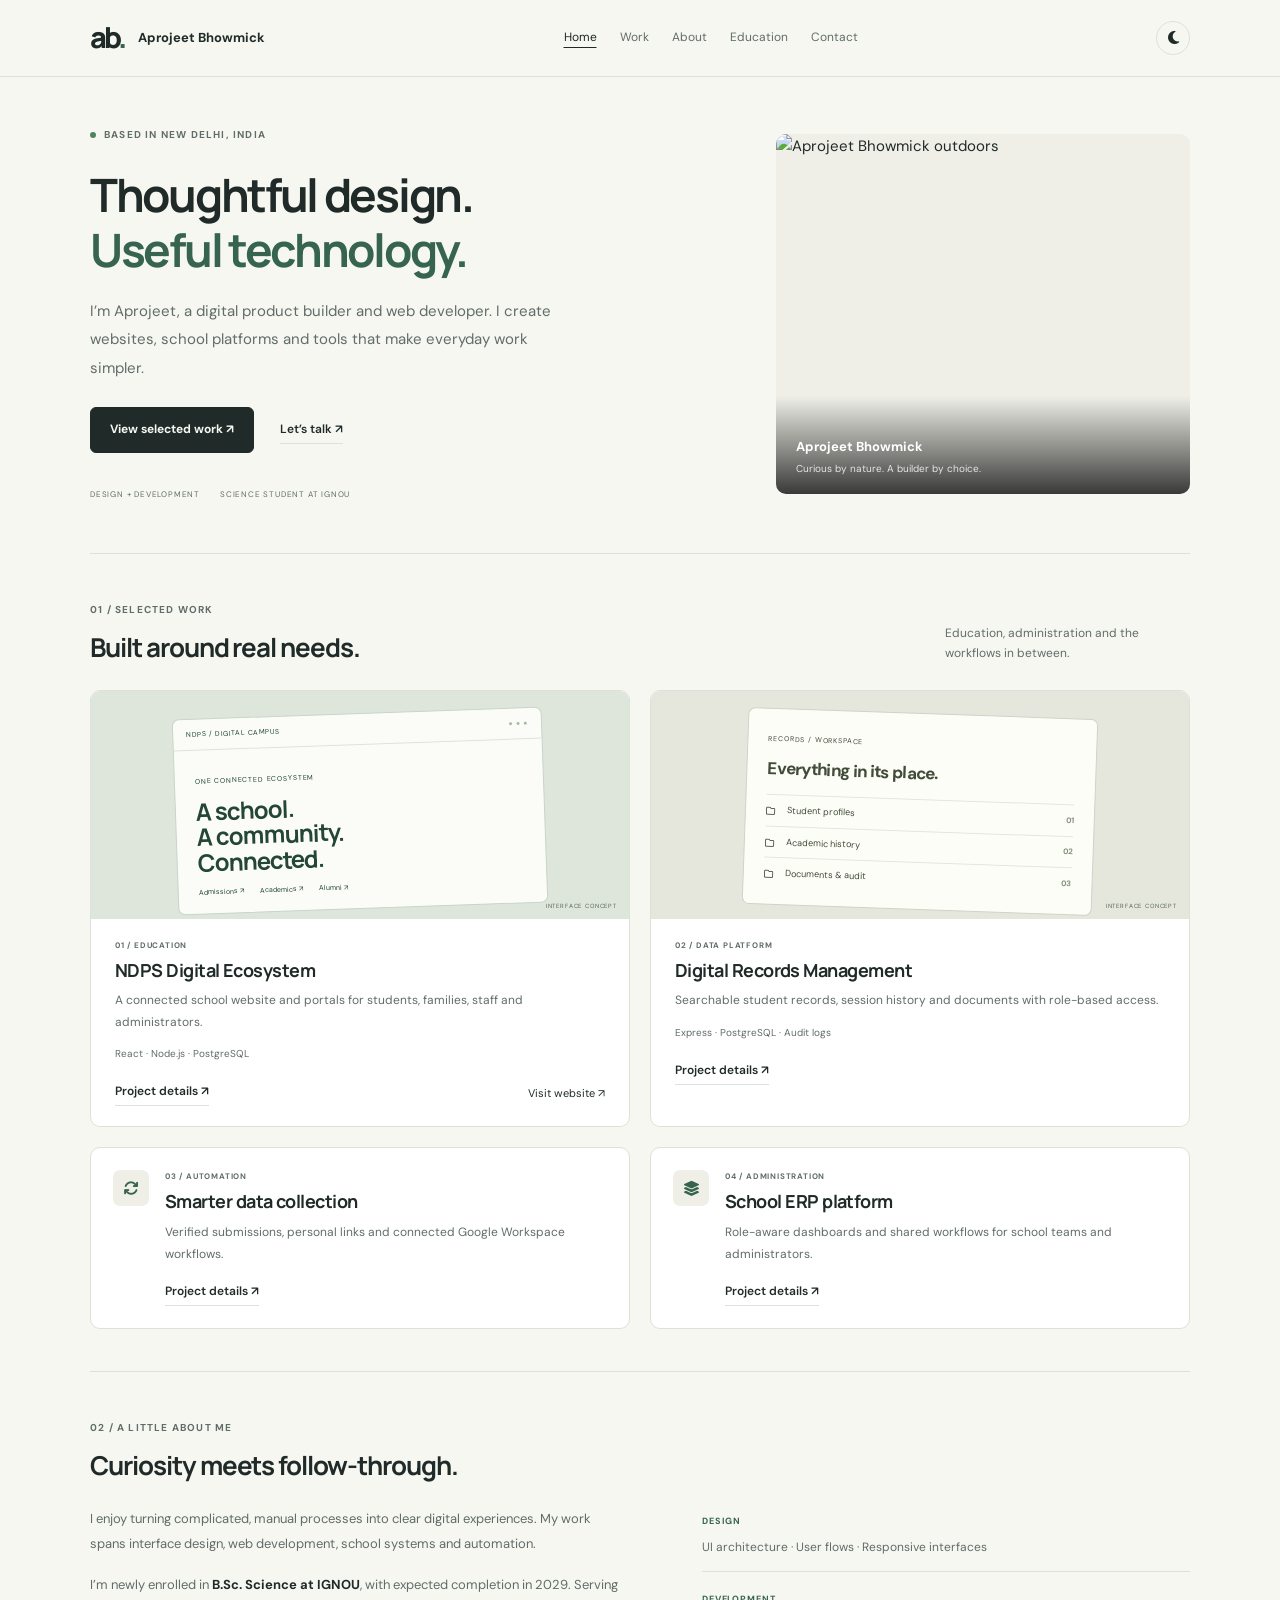
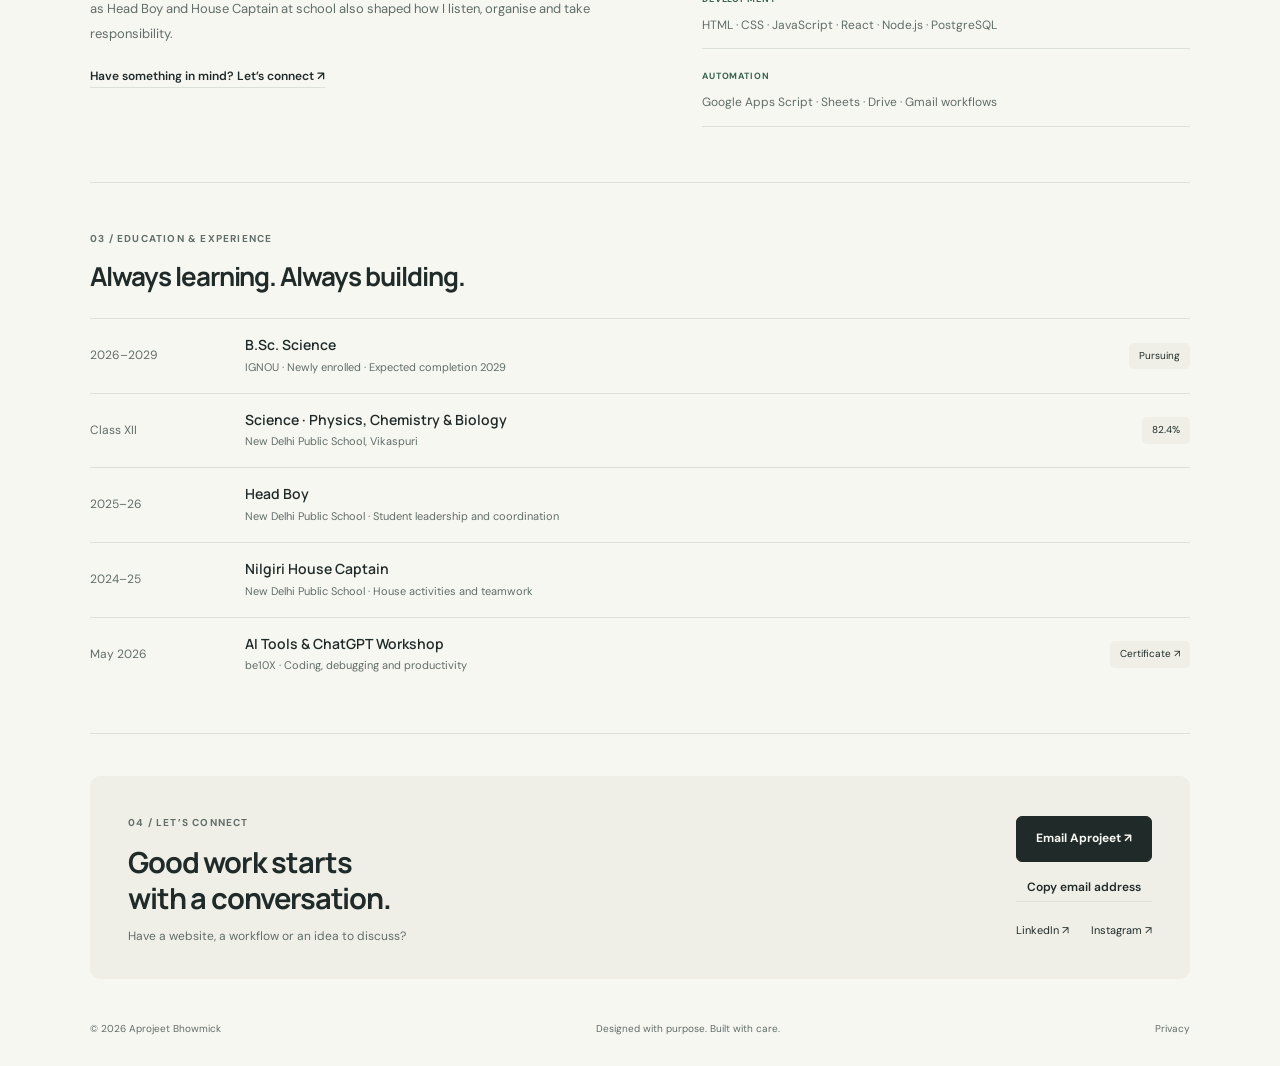
==== commit 0ca62e70: "Replace 3D experience with compact portrait-led portfolio" ====
--- a/index.html
+++ b/index.html
@@ -1,5 +1,5 @@
 <!DOCTYPE html>
-<html lang="en" data-theme="dark">
+<html lang="en" data-theme="light">
 <head>
     <meta charset="UTF-8">
     <meta name="viewport" content="width=device-width, initial-scale=1.0">
@@ -34,10 +34,6 @@
     <link rel="preconnect" href="https://fonts.gstatic.com" crossorigin>
     <link href="https://fonts.googleapis.com/css2?family=DM+Sans:wght@400;500;600;700&family=Manrope:wght@500;600;700;800&display=swap" rel="stylesheet">
     <link rel="stylesheet" href="https://cdnjs.cloudflare.com/ajax/libs/font-awesome/6.7.2/css/all.min.css">
-    <link rel="stylesheet" href="css/style.css?v=20260804">
-    <link rel="stylesheet" href="css/polish.css?v=20260809-glass">
-    <link rel="stylesheet" href="css/cinematic.css?v=20260913">
-    <noscript><style>.reveal,.story-chapter{opacity:1!important;transform:none!important}.motion-control{display:none}</style></noscript>
 
     <script type="application/ld+json">
     {
@@ -73,433 +69,43 @@
       ]
     }
     </script>
+    <link rel="stylesheet" href="css/portfolio.css?v=20260913-compact">
 </head>
 <body>
-    <a class="skip-link" href="#main-content">Skip to main content</a>
-
-    <div class="page-loader" id="pageLoader" aria-hidden="true">
-        <div class="loader-mark">AB</div>
-        <div class="loader-line"><span></span></div>
-        <p>Building the experience</p>
-    </div>
-
-    <div class="scroll-progress" aria-hidden="true"><span id="scrollProgress"></span></div>
-    <div class="ambient ambient-one" aria-hidden="true"></div>
-    <div class="ambient ambient-two" aria-hidden="true"></div>
-    <div class="noise" aria-hidden="true"></div>
-
-    <header class="site-header" id="siteHeader">
-        <nav class="nav-shell" aria-label="Primary navigation">
-            <a class="brand" href="#home" aria-label="Aprojeet Bhowmick — Home">
-                <span class="brand-mark">AB</span>
-                <span class="brand-copy">
-                    <strong>Aprojeet Bhowmick</strong>
-                    <small>Digital Product Builder</small>
-                </span>
-            </a>
-
-            <div class="nav-panel" id="navPanel">
-                <a class="nav-link active" href="#home">Home</a>
-                <a class="nav-link" href="#about">About</a>
-                <a class="nav-link" href="#work">Work</a>
-                <a class="nav-link" href="#capabilities">Capabilities</a>
-                <a class="nav-link" href="#journey">Journey</a>
-                <a class="nav-link" href="#contact">Contact</a>
-            </div>
-
-            <div class="nav-actions">
-                <button class="icon-button theme-toggle" id="themeToggle" type="button" aria-label="Switch to dark theme" title="Change theme">
-                    <i class="fa-solid fa-moon" aria-hidden="true"></i>
-                </button>
-                <a class="nav-cta" href="#contact">Let’s connect <i class="fa-solid fa-arrow-up-right-from-square" aria-hidden="true"></i></a>
-                <button class="menu-button" id="menuButton" type="button" aria-label="Open navigation" aria-expanded="false" aria-controls="navPanel">
-                    <span></span><span></span><span></span>
-                </button>
-            </div>
-        </nav>
-    </header>
-
-    <main id="main-content">
-        <section class="scroll-story" id="home" aria-label="Aprojeet's story">
-            <div class="story-stage" aria-label="Stylised 3D avatar of Aprojeet">
-                <div class="stage-orbit" aria-hidden="true"></div>
-                <div id="avatar-stage"><img class="avatar-fallback" src="images/hero.jpg" alt="Aprojeet Bhowmick" width="760" height="950"/></div>
-                <div class="stage-caption"><span class="status-dot"></span> APROJEET / IN MOTION</div>
-                <button id="motionToggle" class="motion-control" type="button" aria-pressed="false">Pause motion</button>
-                <span class="stage-index" aria-hidden="true">01 / 04</span>
-            </div>
-            <div class="story-chapters">
-                <article class="story-chapter" data-chapter="0">
-                    <p class="chapter-label">PORTFOLIO / APROJEET BHOWMICK</p>
-                    <h1>Curiosity.<br/>Code.<br/><em>Possibility.</em></h1>
-                    <p class="chapter-description">I'm Aprojeet. A digital product builder turning complex ideas into useful, considered experiences.</p>
-                    <a class="cinema-link" href="#work">Explore my work <span aria-hidden="true">↗</span></a>
-                    <p class="scroll-cue">↓ SCROLL TO EXPLORE MY STORY</p>
-                </article>
-                <article class="story-chapter" data-chapter="1">
-                    <p class="chapter-label">01 / ALWAYS LEARNING</p>
-                    <h2>Science is<br/>my next<br/><em>chapter.</em></h2>
-                    <p class="chapter-description">Newly enrolled in B.Sc. Science at Indira Gandhi National Open University. A new chapter in learning, alongside my work in technology.</p>
-                    <div class="chapter-detail"><span>IGNOU / 2026–2029 (EXPECTED)</span><strong>B.Sc. Science · Pursuing</strong></div>
-                    <div class="chapter-detail"><span>CLASS XII / SCIENCE (PCB)</span><strong>82.4% · NDPS, Vikaspuri</strong></div>
-                </article>
-                <article class="story-chapter" data-chapter="2">
-                    <p class="chapter-label">02 / LEARNING TO LEAD</p>
-                    <h2>People.<br/>Purpose.<br/><em>Responsibility.</em></h2>
-                    <p class="chapter-description">Leadership taught me to listen, bring people together, and follow through. I carry that same approach into everything I build.</p>
-                    <div class="chapter-detail"><span>2025–26</span><strong>Head Boy · New Delhi Public School</strong></div>
-                    <div class="chapter-detail"><span>2024–25</span><strong>Nilgiri House Captain</strong></div>
-                </article>
-                <article class="story-chapter" data-chapter="3">
-                    <p class="chapter-label">03 / IDEAS INTO SYSTEMS</p>
-                    <h2>Made to<br/>make a<br/><em>difference.</em></h2>
-                    <p class="chapter-description">School platforms. Digital records. Administration tools. Thoughtfully designed software for the people who use it.</p>
-                    <div class="chapter-detail"><span>DESIGN + DEVELOPMENT</span><strong>From the first sketch to the final interaction.</strong></div>
-                    <a class="cinema-link" href="#work">The selected projects <span aria-hidden="true">↗</span></a>
-                </article>
-            </div>
-        </section>
-
-        <section class="about section" id="about">
-            <div class="container">
-                <div class="section-heading reveal">
-                    <div>
-                        <span class="section-kicker">About me</span>
-                        <h2>A builder shaped by <span>technology, leadership and purpose.</span></h2>
-                    </div>
-                    <p>I enjoy taking complex, manual processes and turning them into clear digital experiences that people can actually use.</p>
-                </div>
-
-                <div class="about-grid">
-                    <article class="about-story reveal">
-                        <div class="about-profile-card" aria-label="Aprojeet Bhowmick profile overview">
-                            <div class="profile-monogram" aria-hidden="true"><span>AB</span></div>
-                            <div class="profile-identity">
-                                <span class="profile-status"><i></i> Building for education</span>
-                                <h3>Aprojeet Bhowmick</h3>
-                                <p>Digital Product Builder<br>and Web Developer</p>
-                            </div>
-                            <div class="profile-facts">
-                                <span><i class="fa-solid fa-location-dot"></i><b>New Delhi, India</b></span>
-                                <span><i class="fa-solid fa-graduation-cap"></i><b>Science (PCB)</b></span>
-                                <span><i class="fa-solid fa-award"></i><b>Head Boy 2025–26</b></span>
-                            </div>
-                            <div class="profile-focus">
-                                <small>Core focus</small>
-                                <div><span>School platforms</span><span>ERP systems</span><span>Digital records</span><span>Automation</span></div>
-                            </div>
-                        </div>
-                        <div class="about-text">
-                            <p class="lead-paragraph">I’m now pursuing <strong>B.Sc. Science at IGNOU</strong>, with expected completion in <strong>2029</strong>. I completed Class XII in Science (PCB) at <strong>New Delhi Public School, Vikaspuri</strong> with <strong>82.4%</strong>.</p>
-                            <p>Alongside my interest in medicine, I discovered that I also enjoy solving institutional problems through design and software. That journey grew from creating websites into developing school administration tools, secure record systems, role-based portals and automated data workflows.</p>
-                            <p>I use modern development tools and AI-assisted workflows thoughtfully—to research, prototype, test and improve products faster without losing attention to quality, accuracy or the people using them.</p>
-                        </div>
-                    </article>
-
-                    <aside class="about-values reveal reveal-delay-1">
-                        <article class="value-card value-featured">
-                            <span class="value-number">01</span>
-                            <div>
-                                <h3>Systems, not just screens</h3>
-                                <p>I think about permissions, data flow, validation, security, accessibility and long-term maintainability—not only visual design.</p>
-                            </div>
-                        </article>
-                        <article class="value-card">
-                            <span class="value-number">02</span>
-                            <div>
-                                <h3>Institutional clarity</h3>
-                                <p>My interfaces are designed to feel credible, organised and easy for students, parents, staff and administrators.</p>
-                            </div>
-                        </article>
-                        <article class="value-card">
-                            <span class="value-number">03</span>
-                            <div>
-                                <h3>Leadership with execution</h3>
-                                <p>Serving as Head Boy and House Captain strengthened how I communicate, organise responsibilities and carry work through.</p>
-                            </div>
-                        </article>
-                    </aside>
-                </div>
-            </div>
-        </section>
-
-        <section class="work section" id="work">
-            <div class="container">
-                <div class="section-heading reveal">
-                    <div>
-                        <span class="section-kicker">Selected work</span>
-                        <h2>Digital products designed around <span>real operational needs.</span></h2>
-                    </div>
-                    <p>These projects show the range of my work—from public-facing school experiences to secure administration, records and automation systems.</p>
-                </div>
-
-                <div class="project-feature reveal" data-project="ndps-ecosystem">
-                    <div class="project-copy">
-                        <div class="project-meta"><span>Flagship ecosystem</span><span>Education technology</span></div>
-                        <h3>New Delhi Public School Digital Ecosystem</h3>
-                        <p>A connected set of public and administrative experiences for New Delhi Public School, Vikaspuri—including the school website, admissions, alumni, achievements, role-based portals and operational workflows.</p>
-                        <div class="project-results">
-                            <div><strong>Public + private</strong><span>experiences</span></div>
-                            <div><strong>Role-based</strong><span>access design</span></div>
-                            <div><strong>Responsive</strong><span>across devices</span></div>
-                        </div>
-                        <div class="project-tags">
-                            <span>React</span><span>Node.js</span><span>PostgreSQL</span><span>UI/UX</span><span>RBAC</span>
-                        </div>
-                        <div class="project-actions">
-                            <a class="button button-primary" href="https://ndpsedu.in" target="_blank" rel="noopener noreferrer">Visit public website <i class="fa-solid fa-arrow-up-right-from-square"></i></a>
-                            <button class="text-button project-open" type="button" data-project-id="ndps-ecosystem">View project scope <i class="fa-solid fa-arrow-right"></i></button>
-                        </div>
-                    </div>
-                    <div class="project-showcase showcase-school" data-tilt>
-                        <div class="browser-shell">
-                            <div class="browser-top"><span></span><span></span><span></span><div>ndpsedu.in</div></div>
-                            <div class="school-screen">
-                                <div class="school-sidebar">
-                                    <div class="mini-logo">NDPS</div>
-                                    <i class="fa-solid fa-house"></i>
-                                    <i class="fa-solid fa-user-graduate"></i>
-                                    <i class="fa-solid fa-file-lines"></i>
-                                    <i class="fa-solid fa-chart-pie"></i>
-                                </div>
-                                <div class="school-content">
-                                    <div class="school-header"><div><small>Welcome back</small><strong>Administration Dashboard</strong></div><span class="avatar-dot">AB</span></div>
-                                    <div class="metric-row"><span><b>10K+</b><small>Records ready</small></span><span><b>6</b><small>Role areas</small></span><span><b>100%</b><small>Responsive</small></span></div>
-                                    <div class="chart-panel"><div class="chart-copy"><small>Academic data overview</small><strong>Structured. Searchable. Secure.</strong></div><div class="bars"><i></i><i></i><i></i><i></i><i></i><i></i></div></div>
-                                    <div class="mini-panels"><span></span><span></span><span></span></div>
-                                </div>
-                            </div>
-                        </div>
-                    </div>
-                </div>
-
-                <div class="project-grid">
-                    <article class="project-card reveal" data-project="records">
-                        <div class="project-card-visual visual-records">
-                            <div class="records-head"><span><i class="fa-solid fa-database"></i> Records Console</span><small>Secure access</small></div>
-                            <div class="record-search"><i class="fa-solid fa-magnifying-glass"></i><span>Search admission no., name or session…</span></div>
-                            <div class="record-list">
-                                <span><i></i><b>Student profile</b><small>Active</small></span>
-                                <span><i></i><b>Academic history</b><small>Verified</small></span>
-                                <span><i></i><b>Documents</b><small>12 files</small></span>
-                            </div>
-                        </div>
-                        <div class="project-card-body">
-                            <div class="project-meta"><span>Data platform</span><span>Private system</span></div>
-                            <h3>NDPS Digital Records Management System</h3>
-                            <p>A structured records platform designed for thousands of student profiles, academic sessions, documents, audit activity, search and role-based access.</p>
-                            <div class="project-tags"><span>Express</span><span>PostgreSQL</span><span>JWT</span><span>Audit logs</span></div>
-                            <button class="text-button project-open" type="button" data-project-id="records">Explore details <i class="fa-solid fa-arrow-right"></i></button>
-                        </div>
-                    </article>
-
-                    <article class="project-card reveal reveal-delay-1" data-project="automation">
-                        <div class="project-card-visual visual-automation">
-                            <div class="flow-node node-one"><i class="fa-solid fa-link"></i><span>Personal link</span></div>
-                            <div class="flow-line line-one"></div>
-                            <div class="flow-node node-two"><i class="fa-solid fa-file-pen"></i><span>Secure form</span></div>
-                            <div class="flow-line line-two"></div>
-                            <div class="flow-node node-three"><i class="fa-solid fa-table"></i><span>Verified record</span></div>
-                            <div class="flow-pulse"></div>
-                        </div>
-                        <div class="project-card-body">
-                            <div class="project-meta"><span>Workflow automation</span><span>Google Workspace</span></div>
-                            <h3>Smart Data Collection & Automation Suite</h3>
-                            <p>Branded portals for student council, alumni, faculty and email updates with verification, uploads, personal links, receipts and automated Sheets/Drive workflows.</p>
-                            <div class="project-tags"><span>Apps Script</span><span>Sheets</span><span>Drive</span><span>Gmail</span></div>
-                            <button class="text-button project-open" type="button" data-project-id="automation">Explore details <i class="fa-solid fa-arrow-right"></i></button>
-                        </div>
-                    </article>
-
-                    <article class="project-card reveal reveal-delay-1" data-project="erp">
-                        <div class="project-card-visual visual-erp">
-                            <div class="erp-window">
-                                <div class="erp-topbar"><span class="erp-brand">NDPS ERP</span><span class="erp-live"><i></i> Live workspace</span></div>
-                                <div class="erp-layout">
-                                    <div class="erp-nav">
-                                        <span class="active"><i class="fa-solid fa-grid-2"></i></span>
-                                        <span><i class="fa-solid fa-users"></i></span>
-                                        <span><i class="fa-solid fa-user-shield"></i></span>
-                                        <span><i class="fa-solid fa-clipboard-check"></i></span>
-                                    </div>
-                                    <div class="erp-content">
-                                        <div class="erp-heading"><div><small>Role management</small><strong>People & permissions</strong></div><span>+ Add user</span></div>
-                                        <div class="erp-stats"><span><b>6</b><small>Roles</small></span><span><b>Active</b><small>Sessions</small></span><span><b>100%</b><small>Audited</small></span></div>
-                                        <div class="erp-users">
-                                            <span><i class="fa-solid fa-user-tie"></i><b>Administrator</b><small>Full access</small></span>
-                                            <span><i class="fa-solid fa-chalkboard-user"></i><b>Teacher</b><small>Assigned class</small></span>
-                                            <span><i class="fa-solid fa-user-graduate"></i><b>Student</b><small>Personal portal</small></span>
-                                        </div>
-                                    </div>
-                                </div>
-                            </div>
-                        </div>
-                        <div class="project-card-body">
-                            <div class="project-meta"><span>Administration platform</span><span>Role-based system</span></div>
-                            <h3>School ERP & User Management Platform</h3>
-                            <p>A connected administration system with separate user identities, secure logins, permissions, academic workflows, attendance, notifications and complete super-admin visibility.</p>
-                            <div class="project-tags"><span>React</span><span>Node.js</span><span>PostgreSQL</span><span>RBAC</span><span>Audit</span></div>
-                            <button class="text-button project-open" type="button" data-project-id="erp">Explore details <i class="fa-solid fa-arrow-right"></i></button>
-                        </div>
-                    </article>
-                </div>
-            </div>
-        </section>
-
-        <section class="capabilities section" id="capabilities">
-            <div class="container">
-                <div class="section-heading reveal">
-                    <div>
-                        <span class="section-kicker">Capabilities</span>
-                        <h2>From a rough idea to a <span>working, polished system.</span></h2>
-                    </div>
-                    <p>I combine product thinking, interface design and development to handle more of the journey—not just one isolated layer.</p>
-                </div>
-
-                <div class="capability-layout">
-                    <div class="capability-tabs reveal" role="tablist" aria-label="Capability categories">
-                        <button class="capability-tab active" type="button" role="tab" aria-selected="true" data-tab="product"><span>01</span>Product & UX</button>
-                        <button class="capability-tab" type="button" role="tab" aria-selected="false" data-tab="frontend"><span>02</span>Frontend systems</button>
-                        <button class="capability-tab" type="button" role="tab" aria-selected="false" data-tab="backend"><span>03</span>Backend & data</button>
-                        <button class="capability-tab" type="button" role="tab" aria-selected="false" data-tab="automation"><span>04</span>Automation & AI</button>
-                    </div>
-
-                    <div class="capability-stage reveal reveal-delay-1">
-                        <article class="capability-panel active" data-panel="product">
-                            <div class="capability-icon"><i class="fa-solid fa-pen-ruler"></i></div>
-                            <span class="section-kicker">Product & UX</span>
-                            <h3>Interfaces that organise complexity.</h3>
-                            <p>I map users, tasks, permissions and information before shaping layouts, navigation and interactions. The aim is a system that feels simple even when the workflow behind it is not.</p>
-                            <div class="skill-cloud"><span>UI architecture</span><span>User flows</span><span>Responsive design</span><span>Accessibility</span><span>Design systems</span><span>Interaction design</span></div>
-                        </article>
-                        <article class="capability-panel" data-panel="frontend">
-                            <div class="capability-icon"><i class="fa-solid fa-laptop-code"></i></div>
-                            <span class="section-kicker">Frontend systems</span>
-                            <h3>Fast, responsive and maintainable experiences.</h3>
-                            <p>I create reusable interface patterns for public websites, portals and dashboards, with clear states, forms, tables, filters, modals and mobile behaviour.</p>
-                            <div class="skill-cloud"><span>HTML5</span><span>CSS3</span><span>JavaScript</span><span>React</span><span>Vite</span><span>Responsive UI</span></div>
-                        </article>
-                        <article class="capability-panel" data-panel="backend">
-                            <div class="capability-icon"><i class="fa-solid fa-server"></i></div>
-                            <span class="section-kicker">Backend & data</span>
-                            <h3>Reliable foundations for real records.</h3>
-                            <p>I work with APIs, relational data, authentication, permissions, search, file handling and audit activity to support operational software rather than static demos.</p>
-                            <div class="skill-cloud"><span>Node.js</span><span>Express</span><span>PostgreSQL</span><span>MySQL</span><span>Prisma</span><span>JWT & RBAC</span></div>
-                        </article>
-                        <article class="capability-panel" data-panel="automation">
-                            <div class="capability-icon"><i class="fa-solid fa-wand-magic-sparkles"></i></div>
-                            <span class="section-kicker">Automation & AI</span>
-                            <h3>Less repetitive work, better data quality.</h3>
-                            <p>I build verification, personal-link, notification and record-generation workflows using Google Workspace tools and AI-assisted development practices.</p>
-                            <div class="skill-cloud"><span>Apps Script</span><span>Google Sheets</span><span>Drive</span><span>Gmail workflows</span><span>ChatGPT</span><span>Codex</span></div>
-                        </article>
-                    </div>
-                </div>
-            </div>
-        </section>
-
-        <section class="journey section" id="journey">
-            <div class="container">
-                <div class="section-heading reveal">
-                    <div>
-                        <span class="section-kicker">Journey</span>
-                        <h2>Growth through <span>learning, building and leading.</span></h2>
-                    </div>
-                    <p>My technical work and leadership experiences have developed together, each strengthening how I approach responsibility and execution.</p>
-                </div>
-
-                <div class="journey-grid">
-                    <div class="timeline reveal">
-                        <article class="timeline-item">
-                            <span class="timeline-year">2026–29</span>
-                            <div><small>Education · Expected completion 2029</small><h3>B.Sc. Science at IGNOU</h3><p>Newly enrolled at Indira Gandhi National Open University, continuing my science education alongside building digital products.</p></div>
-                        </article>
-                        <article class="timeline-item active">
-                            <span class="timeline-year">2026</span>
-                            <div><small>Product building</small><h3>Expanded the NDPS digital ecosystem</h3><p>Worked across public web experiences, role-based ERP workflows, digital records, admissions, alumni, attendance, notification and automation systems.</p></div>
-                        </article>
-                        <article class="timeline-item">
-                            <span class="timeline-year">2025–26</span>
-                            <div><small>Leadership</small><h3>Head Boy of School</h3><p>Represented students, coordinated responsibilities and developed stronger communication, organisation and decision-making skills.</p></div>
-                        </article>
-                        <article class="timeline-item">
-                            <span class="timeline-year">2024–25</span>
-                            <div><small>Leadership</small><h3>Nilgiri House Captain</h3><p>Led house activities and learned how to bring people together around shared goals and deadlines.</p></div>
-                        </article>
-                        <article class="timeline-item">
-                            <span class="timeline-year">2026</span>
-                            <div><small>Certification</small><h3>AI Tools & ChatGPT Workshop</h3><p>Completed the be10X workshop on 24 May 2026, covering practical AI use in coding, debugging, presentations and productivity.</p></div>
-                        </article>
-                    </div>
-
-                    <aside class="journey-card reveal reveal-delay-1">
-                        <span class="section-kicker">Education & direction</span>
-                        <h3>B.Sc. Science · IGNOU.</h3>
-                        <p>Newly enrolled at Indira Gandhi National Open University in 2026, with expected completion in 2029. I am continuing my education alongside digital product design and development.</p>
-                        <p>I completed Class XII in the Science (PCB) stream with 82.4%. Medicine remains an important long-term direction, while technology gives me a powerful way to solve problems, create systems and contribute today.</p>
-                        <div class="journey-stat"><strong>82.4%</strong><span>Class XII • Science (PCB)</span></div>
-                        <div class="journey-stat"><strong>24 May 2026</strong><span>AI workshop completion</span></div>
-                        <a class="button button-secondary" href="assets/certificate.pdf" target="_blank" rel="noopener noreferrer"><i class="fa-solid fa-file-pdf"></i> View certificate</a>
-                    </aside>
-                </div>
-            </div>
-        </section>
-
-        <section class="process section">
-            <div class="container process-shell reveal">
-                <div class="process-intro">
-                    <div><span class="section-kicker">How I work</span><h2>A practical process from <span>problem to product.</span></h2></div>
-                    <p>I prefer clear stages, visible progress and frequent testing instead of designing or coding in isolation.</p>
-                </div>
-                <div class="process-steps">
-                    <article><span>01</span><i class="fa-solid fa-magnifying-glass"></i><h3>Understand</h3><p>Clarify users, pain points, data and constraints.</p></article>
-                    <article><span>02</span><i class="fa-solid fa-bezier-curve"></i><h3>Structure</h3><p>Map workflows, roles and information hierarchy.</p></article>
-                    <article><span>03</span><i class="fa-solid fa-code"></i><h3>Build</h3><p>Create the interface, logic and connected system.</p></article>
-                    <article><span>04</span><i class="fa-solid fa-circle-check"></i><h3>Refine</h3><p>Test usability, edge cases, responsiveness and polish.</p></article>
-                </div>
-            </div>
-        </section>
-
-        <section class="contact section" id="contact">
-            <div class="container">
-                <div class="contact-shell reveal">
-                    <div class="contact-copy">
-                        <span class="section-kicker">Let’s connect</span>
-                        <h2>Have an idea that should become a <span>better digital experience?</span></h2>
-                        <p>I’m always interested in thoughtful conversations around education technology, web products, institutional systems and meaningful digital projects.</p>
-                        <div class="contact-actions">
-                            <a class="button button-light" href="mailto:aprojeetbhowmick2008@gmail.com">Email me <i class="fa-solid fa-arrow-right"></i></a>
-                            <button class="button button-ghost-light" id="copyEmail" type="button" data-email="aprojeetbhowmick2008@gmail.com"><i class="fa-regular fa-copy"></i> Copy email</button>
-                        </div>
-                    </div>
-                    <div class="contact-links">
-                        <a href="https://www.linkedin.com/in/aprojeetbhowmick" target="_blank" rel="noopener noreferrer"><span><i class="fa-brands fa-linkedin-in"></i><b>LinkedIn</b></span><i class="fa-solid fa-arrow-up-right-from-square"></i></a>
-                        <a href="https://www.instagram.com/gentlex.aprojeet" target="_blank" rel="noopener noreferrer"><span><i class="fa-brands fa-instagram"></i><b>Instagram</b></span><i class="fa-solid fa-arrow-up-right-from-square"></i></a>
-                    </div>
-                </div>
-            </div>
-        </section>
-    </main>
-
-    <footer class="site-footer">
-        <div class="container footer-top">
-            <div class="footer-brand">
-                <span class="brand-mark">AB</span>
-                <div><strong>Aprojeet Bhowmick</strong><span>Digital Product Builder & Web Developer</span></div>
-            </div>
-            <nav aria-label="Footer navigation">
-                <a href="#about">About</a><a href="#work">Work</a><a href="#capabilities">Capabilities</a><a href="#journey">Journey</a><a href="#contact">Contact</a>
-            </nav>
-        </div>
-        <div class="container footer-bottom">
-            <p>Designed and developed by Aprojeet Bhowmick.</p>
-            <p>© <span id="currentYear"></span> All rights reserved. <a href="privacy.html">Privacy</a> · <a href="sitemap.html">Sitemap</a></p>
-        </div>
-    </footer>
-
-    <button class="back-to-top" id="backToTop" type="button" aria-label="Back to top"><i class="fa-solid fa-arrow-up"></i></button>
-    <div class="toast" id="toast" role="status" aria-live="polite"></div>
-
+<a class="skip-link" href="#main-content">Skip to main content</a>
+<header class="site-header" id="siteHeader"><nav class="nav-shell wrap" aria-label="Primary navigation">
+<a class="brand" href="#home"><span class="brand-mark">ab<span>.</span></span><span>Aprojeet Bhowmick</span></a>
+<div class="nav-panel" id="navPanel"><a class="nav-link active" href="#home">Home</a><a class="nav-link " href="#work">Work</a><a class="nav-link " href="#about">About</a><a class="nav-link " href="#journey">Education</a><a class="nav-link " href="#contact">Contact</a></div>
+<div class="nav-actions"><button class="icon-button" id="themeToggle" type="button" aria-label="Switch to dark theme"><i class="fa-solid fa-moon" aria-hidden="true"></i></button><button class="menu-button" id="menuButton" type="button" aria-label="Open navigation" aria-expanded="false" aria-controls="navPanel"><span></span><span></span><span></span></button></div>
+</nav></header>
+<main id="main-content" class="wrap">
+<section class="intro" id="home"><div class="intro-copy"><p class="eyebrow"><span class="status-dot"></span> BASED IN NEW DELHI, INDIA</p>
+<h1>Thoughtful design.<br><span>Useful technology.</span></h1><p class="intro-description">I’m Aprojeet, a digital product builder and web developer. I create websites, school platforms and tools that make everyday work simpler.</p>
+<div class="actions"><a class="button primary" href="#work">View selected work ↗</a><a class="text-link" href="mailto:aprojeetbhowmick2008@gmail.com">Let’s talk ↗</a></div>
+<div class="intro-note"><span>DESIGN + DEVELOPMENT</span><span>SCIENCE STUDENT AT IGNOU</span></div></div>
+<figure class="portrait"><img src="images/hero.jpg" alt="Aprojeet Bhowmick outdoors" width="760" height="950" fetchpriority="high"><figcaption><strong>Aprojeet Bhowmick</strong><span>Curious by nature. A builder by choice.</span></figcaption></figure></section>
+<section class="section" id="work"><div class="section-heading"><div><span class="eyebrow">01 / SELECTED WORK</span><h2>Built around real needs.</h2></div><p>Education, administration and the workflows in between.</p></div><div class="work-grid"><article class="work-card ">
+<div class="project-art art-school" aria-hidden="true"><div class="mock-window"><div class="mock-top">NDPS / DIGITAL CAMPUS <span>● ● ●</span></div><div class="mock-content"><small>ONE CONNECTED ECOSYSTEM</small><strong>A school.<br>A community.<br>Connected.</strong><div class="mock-nav"><span>Admissions ↗</span><span>Academics ↗</span><span>Alumni ↗</span></div></div></div><span class="art-label">INTERFACE CONCEPT</span></div>
+<div class="card-copy"><div class="project-meta">01 / EDUCATION</div><h3>NDPS Digital Ecosystem</h3><p>A connected school website and portals for students, families, staff and administrators.</p><p class="tags">React · Node.js · PostgreSQL</p><div class="card-actions"><button class="text-link project-open" type="button" data-project-id="ndps-ecosystem">Project details ↗</button><a href="https://ndpsedu.in" target="_blank" rel="noopener noreferrer">Visit website ↗</a></div></div></article>
+<article class="work-card ">
+<div class="project-art art-records" aria-hidden="true"><div class="records-ui"><small>RECORDS / WORKSPACE</small><strong>Everything in its place.</strong><div class="record-row"><i class="fa-regular fa-folder"></i><span>Student profiles</span><b>01</b></div><div class="record-row"><i class="fa-regular fa-folder"></i><span>Academic history</span><b>02</b></div><div class="record-row"><i class="fa-regular fa-folder"></i><span>Documents &amp; audit</span><b>03</b></div></div><span class="art-label">INTERFACE CONCEPT</span></div>
+<div class="card-copy"><div class="project-meta">02 / DATA PLATFORM</div><h3>Digital Records Management</h3><p>Searchable student records, session history and documents with role-based access.</p><p class="tags">Express · PostgreSQL · Audit logs</p><div class="card-actions"><button class="text-link project-open" type="button" data-project-id="records">Project details ↗</button></div></div></article>
+<article class="work-card small-card">
+<div class="small-icon"><i class="fa-solid fa-arrows-rotate" aria-hidden="true"></i></div>
+<div class="card-copy"><div class="project-meta">03 / AUTOMATION</div><h3>Smarter data collection</h3><p>Verified submissions, personal links and connected Google Workspace workflows.</p><p class="tags">Apps Script · Sheets · Drive</p><div class="card-actions"><button class="text-link project-open" type="button" data-project-id="automation">Project details ↗</button></div></div></article>
+<article class="work-card small-card">
+<div class="small-icon"><i class="fa-solid fa-layer-group" aria-hidden="true"></i></div>
+<div class="card-copy"><div class="project-meta">04 / ADMINISTRATION</div><h3>School ERP platform</h3><p>Role-aware dashboards and shared workflows for school teams and administrators.</p><p class="tags">React · Node.js · RBAC</p><div class="card-actions"><button class="text-link project-open" type="button" data-project-id="erp">Project details ↗</button></div></div></article></div></section>
+<section class="section" id="about"><div class="section-heading"><div><span class="eyebrow">02 / A LITTLE ABOUT ME</span><h2>Curiosity meets follow-through.</h2></div></div><div class="about-grid"><div class="about-copy"><p>I enjoy turning complicated, manual processes into clear digital experiences. My work spans interface design, web development, school systems and automation.</p><p>I’m newly enrolled in <strong>B.Sc. Science at IGNOU</strong>, with expected completion in 2029. Serving as Head Boy and House Captain at school also shaped how I listen, organise and take responsibility.</p><a class="text-link" href="#contact">Have something in mind? Let’s connect ↗</a></div><div class="skills"><div><span>DESIGN</span><p>UI architecture · User flows · Responsive interfaces</p></div><div><span>DEVELOPMENT</span><p>HTML · CSS · JavaScript · React · Node.js · PostgreSQL</p></div><div><span>AUTOMATION</span><p>Google Apps Script · Sheets · Drive · Gmail workflows</p></div></div></div></section>
+<section class="section" id="journey"><div class="section-heading"><div><span class="eyebrow">03 / EDUCATION &amp; EXPERIENCE</span><h2>Always learning. Always building.</h2></div></div><div class="education-list"><article><span class="date">2026–2029</span><div><h3>B.Sc. Science</h3><p>IGNOU · Newly enrolled · Expected completion 2029</p></div><span class="pill">Pursuing</span></article>
+<article><span class="date">Class XII</span><div><h3>Science · Physics, Chemistry &amp; Biology</h3><p>New Delhi Public School, Vikaspuri</p></div><span class="pill">82.4%</span></article>
+<article><span class="date">2025–26</span><div><h3>Head Boy</h3><p>New Delhi Public School · Student leadership and coordination</p></div></article>
+<article><span class="date">2024–25</span><div><h3>Nilgiri House Captain</h3><p>New Delhi Public School · House activities and teamwork</p></div></article>
+<article><span class="date">May 2026</span><div><h3>AI Tools &amp; ChatGPT Workshop</h3><p>be10X · Coding, debugging and productivity</p></div><span class="pill"><a href="assets/certificate.pdf" target="_blank" rel="noopener noreferrer">Certificate ↗</a></span></article></div></section>
+<section class="section" id="contact"><div class="contact-panel"><div><span class="eyebrow">04 / LET’S CONNECT</span><h2>Good work starts<br>with a conversation.</h2><p>Have a website, a workflow or an idea to discuss?</p></div><div class="contact-options"><a class="button primary" href="mailto:aprojeetbhowmick2008@gmail.com">Email Aprojeet ↗</a><button class="text-link" id="copyEmail" type="button" data-email="aprojeetbhowmick2008@gmail.com">Copy email address</button><div class="socials"><a href="https://www.linkedin.com/in/aprojeetbhowmick" target="_blank" rel="noopener noreferrer">LinkedIn ↗</a><a href="https://www.instagram.com/gentlex.aprojeet" target="_blank" rel="noopener noreferrer">Instagram ↗</a></div></div></div></section>
+</main>
+<footer class="wrap footer"><span>© <span id="currentYear">2026</span> Aprojeet Bhowmick</span><span>Designed with purpose. Built with care.</span><a href="privacy.html">Privacy</a></footer>
+<button class="back-to-top" id="backToTop" type="button" aria-label="Back to top">↑</button><div class="toast" id="toast" role="status" aria-live="polite"></div>
     <div class="project-modal" id="projectModal" role="dialog" aria-modal="true" aria-labelledby="projectModalTitle" aria-hidden="true">
         <div class="project-modal-backdrop" data-close-modal></div>
         <div class="project-modal-panel" role="document">
@@ -516,7 +122,7 @@
         </div>
     </div>
 
-    <script src="js/script.js?v=20260804-2" defer></script>
-    <script type="module" src="js/cinematic.js?v=20260913"></script>
+
+<script src="js/script.js?v=20260913-compact" defer></script>
 </body>
 </html>
--- a/css/portfolio.css
+++ b/css/portfolio.css
@@ -0,0 +1,8 @@
+:root{--bg:#f7f7f2;--surface:#fff;--soft:#efefe8;--text:#202b29;--muted:#616d68;--line:#dce1d9;--accent:#37644e;--header-height:76px;color-scheme:light}
+html[data-theme=dark]{--bg:#151d1a;--surface:#1c2822;--soft:#243129;--text:#edf0e8;--muted:#b3bdb3;--line:#35443b;--accent:#b0cba5;color-scheme:dark}
+*{box-sizing:border-box}html{scroll-behavior:smooth;scroll-padding-top:96px}body{margin:0;background:var(--bg);color:var(--text);font-family:'DM Sans',sans-serif;font-size:15px;line-height:1.65}body.modal-open,body.menu-open{overflow:hidden}a{color:inherit}button{font:inherit;cursor:pointer}img{display:block;max-width:100%}h1,h2,h3,p,figure{margin:0}h1,h2,h3{font-family:Manrope,sans-serif;line-height:1.25}button,a{-webkit-tap-highlight-color:transparent}:focus-visible{outline:2px solid var(--accent);outline-offset:5px}.wrap{width:min(1100px,calc(100% - 64px));margin-inline:auto}.skip-link{position:fixed;top:-80px;left:20px;z-index:200;padding:12px;background:var(--surface)}.skip-link:focus{top:15px}
+.site-header{position:sticky;top:0;z-index:30;background:var(--bg);border-bottom:1px solid var(--line)}.nav-shell{height:76px;display:flex;align-items:center;justify-content:space-between;gap:26px}.brand{display:flex;gap:14px;align-items:center;text-decoration:none;font-size:13px;font-weight:700}.brand-mark{font-family:Manrope,sans-serif;font-size:29px;font-weight:800;letter-spacing:-3px}.brand-mark span{color:var(--accent)}.nav-panel,.nav-actions{display:flex;align-items:center;gap:23px}.nav-link{font-size:12px;text-decoration:none;color:var(--muted);padding-block:10px}.nav-link.active,.nav-link:hover{color:var(--text);text-decoration:underline;text-underline-offset:6px}.icon-button,.menu-button{border:1px solid var(--line);background:transparent;color:var(--text);width:34px;height:34px;border-radius:50%}.menu-button{display:none}.intro{display:grid;grid-template-columns:1.5fr 1fr;gap:65px;align-items:center;padding:50px 0 52px}.eyebrow{font-size:10px;font-weight:700;letter-spacing:.12em;color:var(--muted)}.intro .eyebrow{display:flex;align-items:center;gap:8px}.status-dot{width:6px;height:6px;border-radius:50%;background:#518261}.intro h1{font-size:clamp(32px,3.6vw,46px);letter-spacing:-.05em;margin:23px 0 20px;font-weight:700;line-height:1.2}.intro h1 span{color:var(--accent)}.intro-description{font-size:15px;max-width:485px;color:var(--muted);line-height:1.9}.actions{display:flex;align-items:center;gap:26px;margin-top:25px}.button{display:inline-flex;align-items:center;justify-content:center;gap:16px;padding:12px 19px;border-radius:6px;text-decoration:none;font-size:12px;font-weight:700}.primary{background:var(--text);color:var(--bg);border:1px solid var(--text)}.primary:hover{background:var(--accent);border-color:var(--accent)}.text-link{border:0;border-bottom:1px solid var(--line);padding:3px 0;background:none;color:var(--text);text-decoration:none;font-size:12px;font-weight:600}.text-link:hover{border-color:var(--accent)}.intro-note{display:flex;flex-wrap:wrap;gap:20px;margin-top:35px;font-size:8px;letter-spacing:.1em;color:var(--muted)}.portrait{position:relative;border-radius:10px;overflow:hidden;background:var(--soft)}.portrait img{width:100%;height:360px;object-fit:cover;object-position:center 34%}.portrait figcaption{position:absolute;bottom:0;left:0;width:100%;padding:40px 20px 17px;background:linear-gradient(transparent,rgba(0,0,0,.76));color:#fff;display:grid;gap:3px}.portrait strong{font-size:13px}.portrait figcaption span{font-size:10px;color:#e3e8e3}.section{padding:42px 0;border-top:1px solid var(--line)}.section-heading{display:flex;justify-content:space-between;align-items:end;gap:30px;margin-bottom:26px}.section-heading h2{font-size:26px;letter-spacing:-.04em;margin-top:10px}.section-heading>p{font-size:12px;color:var(--muted);max-width:245px}.work-grid{display:grid;grid-template-columns:1fr 1fr;gap:20px}.work-card{min-width:0;border:1px solid var(--line);border-radius:10px;overflow:hidden;background:var(--surface);transition:box-shadow .2s,transform .2s}.work-card:hover{transform:translateY(-3px);box-shadow:0 12px 22px #152a1a08}.project-art{height:228px;padding:22px 28px 20px;position:relative;overflow:hidden}.art-school{background:#dee6dc}.art-records{background:#e6e7dc}.mock-window{background:#fbfcf8;border:1px solid #c8d5c7;border-radius:7px;max-width:370px;margin:auto;color:#234636;transform:rotate(-2deg)}.mock-top{padding:9px 13px;border-bottom:1px solid #dce4d8;font-size:7px;letter-spacing:.08em;display:flex;justify-content:space-between}.mock-top span{color:#a4bca0}.mock-content{padding:16px 20px}.mock-content small,.records-ui small{font-size:7px;letter-spacing:.12em}.mock-content strong{display:block;font-family:Manrope,sans-serif;font-size:24px;line-height:1.05;letter-spacing:-.04em;margin:8px 0 12px}.mock-nav{display:flex;gap:16px;font-size:7px}.art-label{position:absolute;bottom:7px;right:12px;font-size:6px;letter-spacing:.14em;color:#52684d}.records-ui{max-width:350px;margin:auto;padding:15px 20px;border:1px solid #d0d3c6;border-radius:7px;background:#fdfdf8;color:#404b38;transform:rotate(2deg)}.records-ui>strong{display:block;font-size:17px;letter-spacing:-.04em;margin:5px 0 12px}.record-row{display:flex;gap:12px;align-items:center;border-top:1px solid #e3e7db;padding:8px 0;font-size:9px}.record-row b{margin-left:auto;font-size:8px;color:#83917c}.card-copy{padding:20px 24px}.project-meta{font-size:8px;font-weight:700;letter-spacing:.1em;color:var(--muted)}.card-copy h3{font-size:18px;letter-spacing:-.03em;margin:7px 0 9px}.card-copy>p{font-size:12px;color:var(--muted);line-height:1.8}.card-copy .tags{font-size:10px;margin:12px 0 16px}.card-actions{display:flex;align-items:center;justify-content:space-between;gap:10px}.card-actions>a{font-size:11px;text-decoration:none}.small-card{display:flex;align-items:start;padding:22px;gap:16px}.small-card .card-copy{padding:0}.small-card .tags{display:none}.small-card .card-actions{margin-top:14px}.small-icon{width:36px;height:36px;flex:0 0 36px;display:grid;place-items:center;border-radius:7px;background:var(--soft);color:var(--accent)}.about-grid{display:grid;grid-template-columns:1.1fr 1fr;gap:75px}.about-copy p{font-size:13px;color:var(--muted);margin-bottom:16px;line-height:1.9}.about-copy strong{color:var(--text)}.skills>div{border-bottom:1px solid var(--line);padding:0 0 13px;margin-bottom:13px}.skills span{font-size:9px;font-weight:700;letter-spacing:.1em;color:var(--accent)}.skills p{font-size:12px;margin-top:6px;color:var(--muted)}.education-list article{display:grid;grid-template-columns:135px 1fr auto;gap:20px;align-items:center;border-top:1px solid var(--line);padding:17px 0}.date{font-size:12px;color:var(--muted)}.education-list h3{font-size:14px;font-weight:600}.education-list p{font-size:11px;color:var(--muted);margin-top:4px}.pill{font-size:10px;padding:5px 10px;background:var(--soft);border-radius:5px;white-space:nowrap}.pill a{text-decoration:none}.contact-panel{background:var(--soft);border-radius:10px;padding:33px 38px;display:flex;align-items:center;justify-content:space-between;gap:25px}.contact-panel h2{font-size:29px;letter-spacing:-.04em;margin:10px 0}.contact-panel p{font-size:12px;color:var(--muted)}.contact-options{display:grid;gap:13px;text-align:center}.socials{display:flex;gap:22px;font-size:11px;margin-top:6px}.socials a{text-decoration:none}.footer{display:flex;justify-content:space-between;gap:18px;font-size:10px;color:var(--muted);padding-block:0 28px}.footer a{text-decoration:none}.back-to-top{position:fixed;bottom:20px;right:20px;width:34px;height:34px;border-radius:50%;border:1px solid var(--line);background:var(--surface);color:var(--text);opacity:0;visibility:hidden;z-index:20}.back-to-top.visible{opacity:1;visibility:visible}.toast{position:fixed;bottom:24px;left:50%;transform:translateX(-50%);background:var(--text);color:var(--bg);padding:12px 20px;border-radius:6px;z-index:110;opacity:0;pointer-events:none;font-size:13px}.toast.show{opacity:1}
+.project-modal{position:fixed;inset:0;display:none;align-items:center;justify-content:center;padding:22px;z-index:100}.project-modal.open{display:flex}.project-modal-backdrop{position:absolute;inset:0;background:#101a16b8}.project-modal-panel{position:relative;width:min(760px,100%);max-height:90dvh;overflow:auto;padding:35px;background:var(--surface);border:1px solid var(--line);border-radius:12px}.modal-close{position:absolute;top:15px;right:15px;width:32px;height:32px;background:var(--soft);color:var(--text);border:0;border-radius:50%}.section-kicker{font-size:10px;letter-spacing:.1em;color:var(--muted)}.project-modal-panel h2{font-size:26px;margin:13px 25px 15px 0}.modal-summary{color:var(--muted);font-size:13px}.modal-grid{display:grid;grid-template-columns:1fr 1fr;gap:23px;margin-top:24px}.modal-grid h3{font-size:14px;margin-bottom:7px}.modal-grid p,.modal-grid li{font-size:12px;color:var(--muted)}.modal-grid ul{padding-left:18px}.project-tags{display:flex;flex-wrap:wrap;gap:6px}.project-tags span{padding:4px 8px;border:1px solid var(--line);border-radius:4px;font-size:10px}
+@media(max-width:850px){.wrap{width:calc(100% - 40px)}.brand>span:last-child{display:none}.intro{gap:30px}.intro h1{font-size:34px}.portrait img{height:320px}.nav-panel{gap:17px}.about-grid{gap:35px}.project-art{padding-inline:15px}.section-heading h2{font-size:23px}}
+@media(max-width:600px){html{scroll-padding-top:80px}.nav-shell{height:62px}.brand>span:last-child{display:block;font-size:11px}.nav-actions{gap:8px}.menu-button{display:flex;flex-direction:column;justify-content:center;align-items:center;gap:4px}.menu-button span{width:13px;height:1px;background:var(--text)}.nav-panel{display:none;position:absolute;top:62px;left:0;right:0;padding:14px 20px;background:var(--surface);border-bottom:1px solid var(--line)}.nav-panel.open{display:flex;flex-wrap:wrap}.nav-link{font-size:12px}.intro{grid-template-columns:1fr;padding:28px 0 30px;gap:24px}.intro h1{font-size:34px;margin:17px 0}.intro-description{font-size:13px}.intro-note{margin-top:22px;font-size:7px;gap:15px}.actions{margin-top:20px}.portrait img{height:250px;object-position:center 35%}.portrait figcaption{padding-top:32px}.section{padding:30px 0}.section-heading{display:block;margin-bottom:20px}.section-heading h2{font-size:23px}.section-heading>p{margin-top:9px;max-width:none}.work-grid{grid-template-columns:1fr;gap:16px}.project-art{height:200px}.mock-content strong{font-size:21px}.mock-content{padding:12px 18px}.records-ui{padding:10px 20px}.card-copy{padding:18px}.small-card{padding:18px}.card-copy h3{font-size:17px}.about-grid{grid-template-columns:1fr;gap:25px}.education-list article{grid-template-columns:1fr auto;gap:6px;padding:15px 0}.date{grid-column:1/-1;font-size:10px}.education-list h3{font-size:13px}.education-list p{font-size:10px}.contact-panel{display:block;padding:25px}.contact-panel h2{font-size:26px}.contact-options{margin-top:24px;text-align:left;justify-items:start}.socials{margin-top:4px}.footer{flex-wrap:wrap;font-size:9px;gap:9px}.footer>span:nth-child(2){display:none}.footer>a{margin-left:auto}.modal-grid{grid-template-columns:1fr}.project-modal-panel{padding:26px 20px}.project-modal-panel h2{font-size:22px}}
+@media(prefers-reduced-motion:reduce){html{scroll-behavior:auto}*,*::before,*::after{transition:none!important;animation:none!important}}
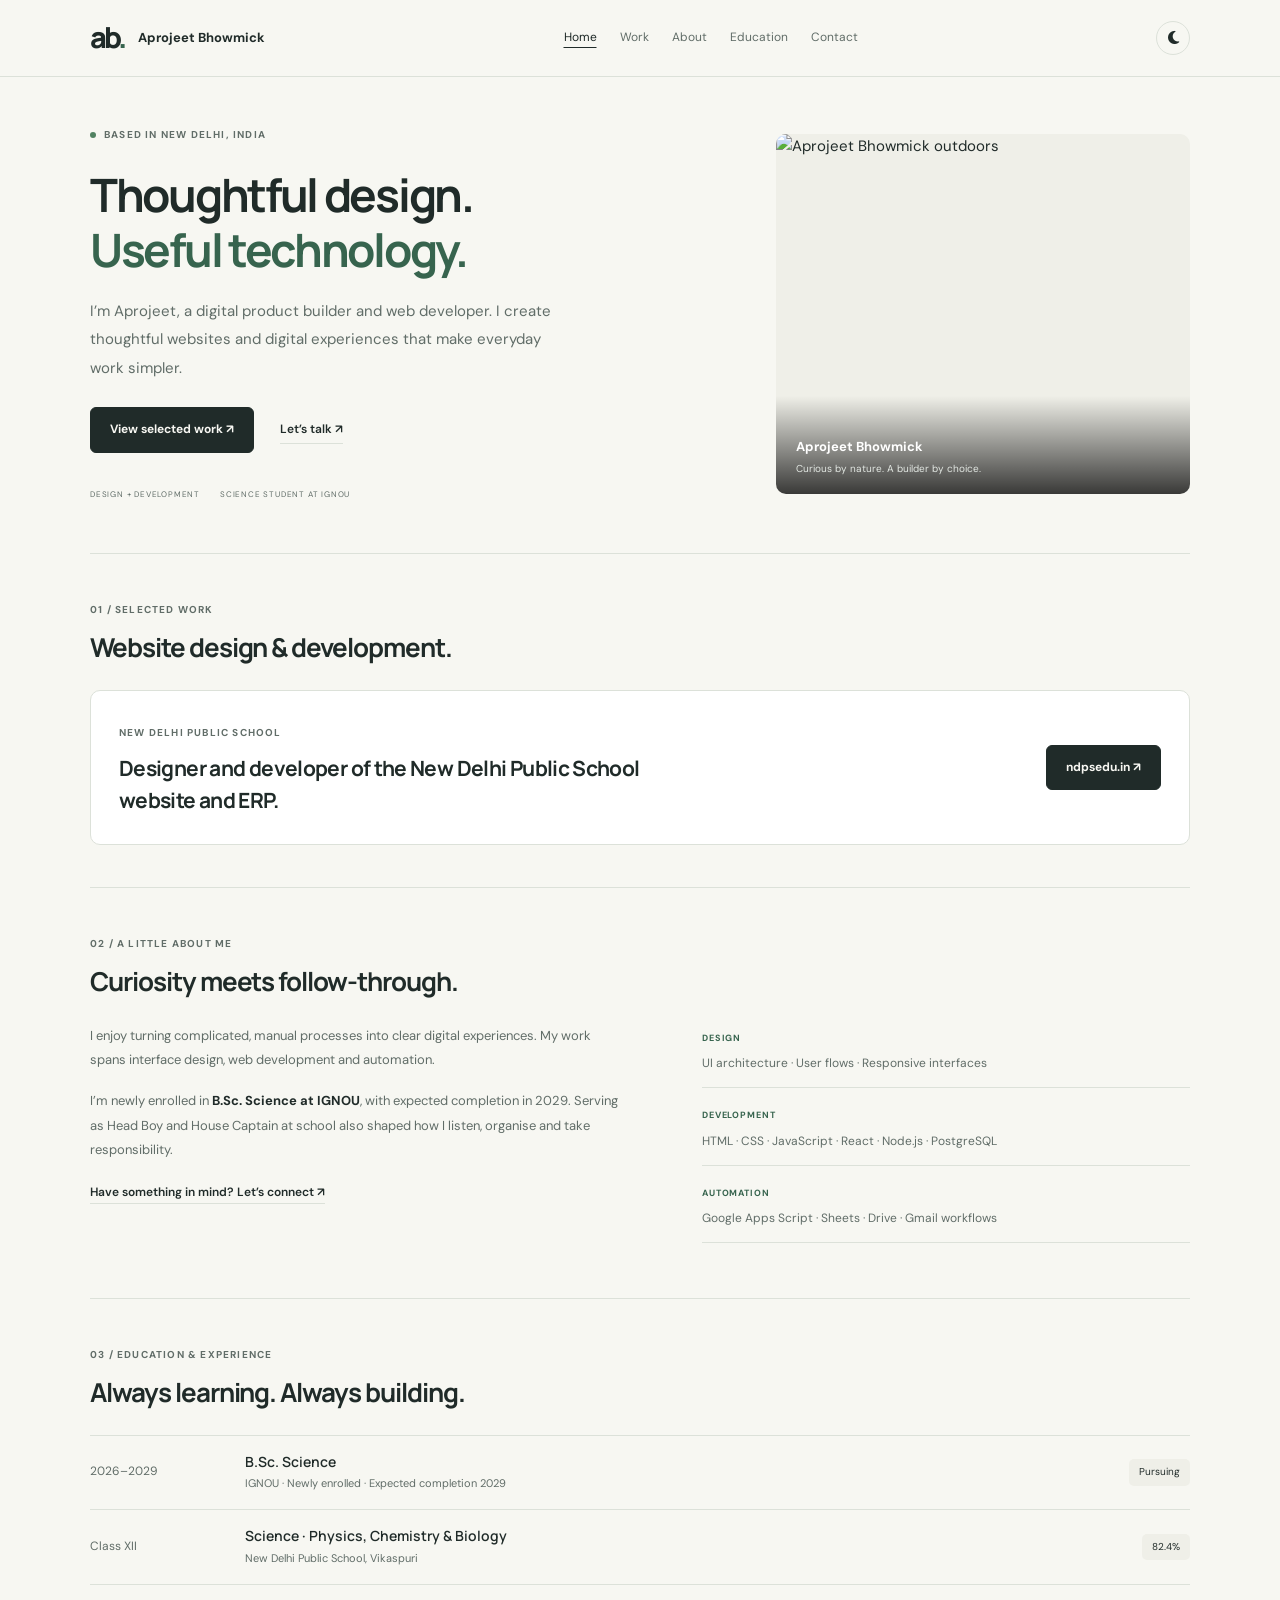
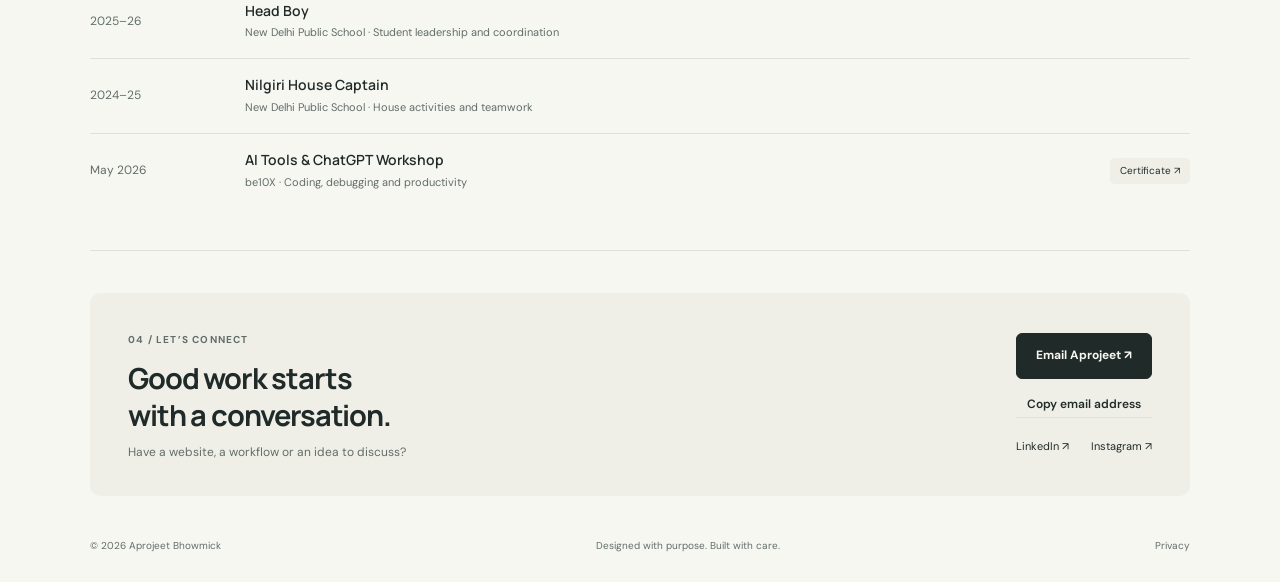
==== commit 63463526: "Redesign privacy page and simplify school project credit" ====
--- a/index.html
+++ b/index.html
@@ -6,15 +6,15 @@
     <meta http-equiv="X-UA-Compatible" content="IE=edge">
 
     <title>Aprojeet Bhowmick | Digital Product Builder & Web Developer</title>
-    <meta name="description" content="Portfolio of Aprojeet Bhowmick, a digital product builder and web developer creating school websites, ERP platforms, digital records systems, automation workflows and responsive web applications.">
-    <meta name="keywords" content="Aprojeet Bhowmick, web developer, digital product builder, NDPS website, school ERP, digital records management, Google Apps Script automation, portfolio, New Delhi">
+    <meta name="description" content="Portfolio of Aprojeet Bhowmick, a digital product builder and web developer creating thoughtful websites and responsive web experiences.">
+    <meta name="keywords" content="Aprojeet Bhowmick, web designer, web developer, portfolio, New Delhi">
     <meta name="author" content="Aprojeet Bhowmick">
     <meta name="robots" content="index, follow">
     <meta name="theme-color" content="#f7f9ff">
     <link rel="canonical" href="https://aprojeet-portfolio.onrender.com/">
 
     <meta property="og:title" content="Aprojeet Bhowmick | Digital Product Builder">
-    <meta property="og:description" content="Designing and building practical digital systems for education, administration and data management.">
+    <meta property="og:description" content="Designing and developing thoughtful websites and digital experiences.">
     <meta property="og:url" content="https://aprojeet-portfolio.onrender.com/">
     <meta property="og:image" content="https://aprojeet-portfolio.onrender.com/images/hero.jpg">
     <meta property="og:type" content="website">
@@ -22,7 +22,7 @@
 
     <meta name="twitter:card" content="summary_large_image">
     <meta name="twitter:title" content="Aprojeet Bhowmick | Digital Product Builder">
-    <meta name="twitter:description" content="School platforms, ERP systems, digital records software, automation workflows and responsive web experiences.">
+    <meta name="twitter:description" content="Website design, development and responsive web experiences.">
     <meta name="twitter:image" content="https://aprojeet-portfolio.onrender.com/images/hero.jpg">
 
     <link rel="icon" type="image/png" sizes="16x16" href="favicon-16x16.png">
@@ -43,7 +43,7 @@
       "url": "https://aprojeet-portfolio.onrender.com/",
       "image": "https://aprojeet-portfolio.onrender.com/images/hero.jpg",
       "jobTitle": "Digital Product Builder and Web Developer",
-      "description": "Digital product builder creating school websites, ERP platforms, digital records systems and automation workflows.",
+      "description": "Designer and developer creating thoughtful websites and digital experiences.",
       "alumniOf": {
         "@type": "EducationalOrganization",
         "name": "New Delhi Public School, Vikaspuri",
@@ -56,8 +56,6 @@
       "knowsAbout": [
         "Web Development",
         "UI/UX Design",
-        "School ERP Development",
-        "Digital Records Management",
         "Responsive Design",
         "Google Apps Script",
         "Workflow Automation",
@@ -69,7 +67,7 @@
       ]
     }
     </script>
-    <link rel="stylesheet" href="css/portfolio.css?v=20260913-compact">
+    <link rel="stylesheet" href="css/portfolio.css?v=20260913-refined">
 </head>
 <body>
 <a class="skip-link" href="#main-content">Skip to main content</a>
@@ -80,23 +78,15 @@
 </nav></header>
 <main id="main-content" class="wrap">
 <section class="intro" id="home"><div class="intro-copy"><p class="eyebrow"><span class="status-dot"></span> BASED IN NEW DELHI, INDIA</p>
-<h1>Thoughtful design.<br><span>Useful technology.</span></h1><p class="intro-description">I’m Aprojeet, a digital product builder and web developer. I create websites, school platforms and tools that make everyday work simpler.</p>
+<h1>Thoughtful design.<br><span>Useful technology.</span></h1><p class="intro-description">I’m Aprojeet, a digital product builder and web developer. I create thoughtful websites and digital experiences that make everyday work simpler.</p>
 <div class="actions"><a class="button primary" href="#work">View selected work ↗</a><a class="text-link" href="mailto:aprojeetbhowmick2008@gmail.com">Let’s talk ↗</a></div>
 <div class="intro-note"><span>DESIGN + DEVELOPMENT</span><span>SCIENCE STUDENT AT IGNOU</span></div></div>
 <figure class="portrait"><img src="images/hero.jpg" alt="Aprojeet Bhowmick outdoors" width="760" height="950" fetchpriority="high"><figcaption><strong>Aprojeet Bhowmick</strong><span>Curious by nature. A builder by choice.</span></figcaption></figure></section>
-<section class="section" id="work"><div class="section-heading"><div><span class="eyebrow">01 / SELECTED WORK</span><h2>Built around real needs.</h2></div><p>Education, administration and the workflows in between.</p></div><div class="work-grid"><article class="work-card ">
-<div class="project-art art-school" aria-hidden="true"><div class="mock-window"><div class="mock-top">NDPS / DIGITAL CAMPUS <span>● ● ●</span></div><div class="mock-content"><small>ONE CONNECTED ECOSYSTEM</small><strong>A school.<br>A community.<br>Connected.</strong><div class="mock-nav"><span>Admissions ↗</span><span>Academics ↗</span><span>Alumni ↗</span></div></div></div><span class="art-label">INTERFACE CONCEPT</span></div>
-<div class="card-copy"><div class="project-meta">01 / EDUCATION</div><h3>NDPS Digital Ecosystem</h3><p>A connected school website and portals for students, families, staff and administrators.</p><p class="tags">React · Node.js · PostgreSQL</p><div class="card-actions"><button class="text-link project-open" type="button" data-project-id="ndps-ecosystem">Project details ↗</button><a href="https://ndpsedu.in" target="_blank" rel="noopener noreferrer">Visit website ↗</a></div></div></article>
-<article class="work-card ">
-<div class="project-art art-records" aria-hidden="true"><div class="records-ui"><small>RECORDS / WORKSPACE</small><strong>Everything in its place.</strong><div class="record-row"><i class="fa-regular fa-folder"></i><span>Student profiles</span><b>01</b></div><div class="record-row"><i class="fa-regular fa-folder"></i><span>Academic history</span><b>02</b></div><div class="record-row"><i class="fa-regular fa-folder"></i><span>Documents &amp; audit</span><b>03</b></div></div><span class="art-label">INTERFACE CONCEPT</span></div>
-<div class="card-copy"><div class="project-meta">02 / DATA PLATFORM</div><h3>Digital Records Management</h3><p>Searchable student records, session history and documents with role-based access.</p><p class="tags">Express · PostgreSQL · Audit logs</p><div class="card-actions"><button class="text-link project-open" type="button" data-project-id="records">Project details ↗</button></div></div></article>
-<article class="work-card small-card">
-<div class="small-icon"><i class="fa-solid fa-arrows-rotate" aria-hidden="true"></i></div>
-<div class="card-copy"><div class="project-meta">03 / AUTOMATION</div><h3>Smarter data collection</h3><p>Verified submissions, personal links and connected Google Workspace workflows.</p><p class="tags">Apps Script · Sheets · Drive</p><div class="card-actions"><button class="text-link project-open" type="button" data-project-id="automation">Project details ↗</button></div></div></article>
-<article class="work-card small-card">
-<div class="small-icon"><i class="fa-solid fa-layer-group" aria-hidden="true"></i></div>
-<div class="card-copy"><div class="project-meta">04 / ADMINISTRATION</div><h3>School ERP platform</h3><p>Role-aware dashboards and shared workflows for school teams and administrators.</p><p class="tags">React · Node.js · RBAC</p><div class="card-actions"><button class="text-link project-open" type="button" data-project-id="erp">Project details ↗</button></div></div></article></div></section>
-<section class="section" id="about"><div class="section-heading"><div><span class="eyebrow">02 / A LITTLE ABOUT ME</span><h2>Curiosity meets follow-through.</h2></div></div><div class="about-grid"><div class="about-copy"><p>I enjoy turning complicated, manual processes into clear digital experiences. My work spans interface design, web development, school systems and automation.</p><p>I’m newly enrolled in <strong>B.Sc. Science at IGNOU</strong>, with expected completion in 2029. Serving as Head Boy and House Captain at school also shaped how I listen, organise and take responsibility.</p><a class="text-link" href="#contact">Have something in mind? Let’s connect ↗</a></div><div class="skills"><div><span>DESIGN</span><p>UI architecture · User flows · Responsive interfaces</p></div><div><span>DEVELOPMENT</span><p>HTML · CSS · JavaScript · React · Node.js · PostgreSQL</p></div><div><span>AUTOMATION</span><p>Google Apps Script · Sheets · Drive · Gmail workflows</p></div></div></div></section>
+<section class="section" id="work">
+<div class="section-heading"><div><span class="eyebrow">01 / SELECTED WORK</span><h2>Website design &amp; development.</h2></div></div>
+<article class="project-credit"><div><span class="eyebrow">NEW DELHI PUBLIC SCHOOL</span><h3>Designer and developer of the New Delhi Public School website and ERP.</h3></div><a class="button primary" href="https://ndpsedu.in" target="_blank" rel="noopener noreferrer">ndpsedu.in ↗</a></article>
+</section>
+<section class="section" id="about"><div class="section-heading"><div><span class="eyebrow">02 / A LITTLE ABOUT ME</span><h2>Curiosity meets follow-through.</h2></div></div><div class="about-grid"><div class="about-copy"><p>I enjoy turning complicated, manual processes into clear digital experiences. My work spans interface design, web development and automation.</p><p>I’m newly enrolled in <strong>B.Sc. Science at IGNOU</strong>, with expected completion in 2029. Serving as Head Boy and House Captain at school also shaped how I listen, organise and take responsibility.</p><a class="text-link" href="#contact">Have something in mind? Let’s connect ↗</a></div><div class="skills"><div><span>DESIGN</span><p>UI architecture · User flows · Responsive interfaces</p></div><div><span>DEVELOPMENT</span><p>HTML · CSS · JavaScript · React · Node.js · PostgreSQL</p></div><div><span>AUTOMATION</span><p>Google Apps Script · Sheets · Drive · Gmail workflows</p></div></div></div></section>
 <section class="section" id="journey"><div class="section-heading"><div><span class="eyebrow">03 / EDUCATION &amp; EXPERIENCE</span><h2>Always learning. Always building.</h2></div></div><div class="education-list"><article><span class="date">2026–2029</span><div><h3>B.Sc. Science</h3><p>IGNOU · Newly enrolled · Expected completion 2029</p></div><span class="pill">Pursuing</span></article>
 <article><span class="date">Class XII</span><div><h3>Science · Physics, Chemistry &amp; Biology</h3><p>New Delhi Public School, Vikaspuri</p></div><span class="pill">82.4%</span></article>
 <article><span class="date">2025–26</span><div><h3>Head Boy</h3><p>New Delhi Public School · Student leadership and coordination</p></div></article>
@@ -106,23 +96,6 @@
 </main>
 <footer class="wrap footer"><span>© <span id="currentYear">2026</span> Aprojeet Bhowmick</span><span>Designed with purpose. Built with care.</span><a href="privacy.html">Privacy</a></footer>
 <button class="back-to-top" id="backToTop" type="button" aria-label="Back to top">↑</button><div class="toast" id="toast" role="status" aria-live="polite"></div>
-    <div class="project-modal" id="projectModal" role="dialog" aria-modal="true" aria-labelledby="projectModalTitle" aria-hidden="true">
-        <div class="project-modal-backdrop" data-close-modal></div>
-        <div class="project-modal-panel" role="document">
-            <button class="modal-close" type="button" aria-label="Close project details" data-close-modal><i class="fa-solid fa-xmark"></i></button>
-            <span class="section-kicker" id="projectModalKicker">Project details</span>
-            <h2 id="projectModalTitle"></h2>
-            <p class="modal-summary" id="projectModalSummary"></p>
-            <div class="modal-grid">
-                <div><h3>Challenge</h3><p id="projectModalChallenge"></p></div>
-                <div><h3>Approach</h3><p id="projectModalApproach"></p></div>
-                <div><h3>Key capabilities</h3><ul id="projectModalFeatures"></ul></div>
-                <div><h3>Focus</h3><div class="project-tags" id="projectModalTags"></div></div>
-            </div>
-        </div>
-    </div>
-
-
-<script src="js/script.js?v=20260913-compact" defer></script>
+<script src="js/script.js?v=20260913-refined" defer></script>
 </body>
 </html>
--- a/css/portfolio.css
+++ b/css/portfolio.css
@@ -5,4 +5,5 @@
 .project-modal{position:fixed;inset:0;display:none;align-items:center;justify-content:center;padding:22px;z-index:100}.project-modal.open{display:flex}.project-modal-backdrop{position:absolute;inset:0;background:#101a16b8}.project-modal-panel{position:relative;width:min(760px,100%);max-height:90dvh;overflow:auto;padding:35px;background:var(--surface);border:1px solid var(--line);border-radius:12px}.modal-close{position:absolute;top:15px;right:15px;width:32px;height:32px;background:var(--soft);color:var(--text);border:0;border-radius:50%}.section-kicker{font-size:10px;letter-spacing:.1em;color:var(--muted)}.project-modal-panel h2{font-size:26px;margin:13px 25px 15px 0}.modal-summary{color:var(--muted);font-size:13px}.modal-grid{display:grid;grid-template-columns:1fr 1fr;gap:23px;margin-top:24px}.modal-grid h3{font-size:14px;margin-bottom:7px}.modal-grid p,.modal-grid li{font-size:12px;color:var(--muted)}.modal-grid ul{padding-left:18px}.project-tags{display:flex;flex-wrap:wrap;gap:6px}.project-tags span{padding:4px 8px;border:1px solid var(--line);border-radius:4px;font-size:10px}
 @media(max-width:850px){.wrap{width:calc(100% - 40px)}.brand>span:last-child{display:none}.intro{gap:30px}.intro h1{font-size:34px}.portrait img{height:320px}.nav-panel{gap:17px}.about-grid{gap:35px}.project-art{padding-inline:15px}.section-heading h2{font-size:23px}}
 @media(max-width:600px){html{scroll-padding-top:80px}.nav-shell{height:62px}.brand>span:last-child{display:block;font-size:11px}.nav-actions{gap:8px}.menu-button{display:flex;flex-direction:column;justify-content:center;align-items:center;gap:4px}.menu-button span{width:13px;height:1px;background:var(--text)}.nav-panel{display:none;position:absolute;top:62px;left:0;right:0;padding:14px 20px;background:var(--surface);border-bottom:1px solid var(--line)}.nav-panel.open{display:flex;flex-wrap:wrap}.nav-link{font-size:12px}.intro{grid-template-columns:1fr;padding:28px 0 30px;gap:24px}.intro h1{font-size:34px;margin:17px 0}.intro-description{font-size:13px}.intro-note{margin-top:22px;font-size:7px;gap:15px}.actions{margin-top:20px}.portrait img{height:250px;object-position:center 35%}.portrait figcaption{padding-top:32px}.section{padding:30px 0}.section-heading{display:block;margin-bottom:20px}.section-heading h2{font-size:23px}.section-heading>p{margin-top:9px;max-width:none}.work-grid{grid-template-columns:1fr;gap:16px}.project-art{height:200px}.mock-content strong{font-size:21px}.mock-content{padding:12px 18px}.records-ui{padding:10px 20px}.card-copy{padding:18px}.small-card{padding:18px}.card-copy h3{font-size:17px}.about-grid{grid-template-columns:1fr;gap:25px}.education-list article{grid-template-columns:1fr auto;gap:6px;padding:15px 0}.date{grid-column:1/-1;font-size:10px}.education-list h3{font-size:13px}.education-list p{font-size:10px}.contact-panel{display:block;padding:25px}.contact-panel h2{font-size:26px}.contact-options{margin-top:24px;text-align:left;justify-items:start}.socials{margin-top:4px}.footer{flex-wrap:wrap;font-size:9px;gap:9px}.footer>span:nth-child(2){display:none}.footer>a{margin-left:auto}.modal-grid{grid-template-columns:1fr}.project-modal-panel{padding:26px 20px}.project-modal-panel h2{font-size:22px}}
+.project-credit{display:flex;align-items:center;justify-content:space-between;gap:35px;padding:28px;background:var(--surface);border:1px solid var(--line);border-radius:10px}.project-credit h3{font-size:21px;letter-spacing:-.03em;max-width:600px;margin-top:10px;line-height:1.5}.project-credit .button{flex-shrink:0}.privacy-main{padding-block:48px}.privacy-intro{max-width:650px;margin-bottom:40px}.privacy-intro h1{font-size:38px;letter-spacing:-.045em;margin:17px 0}.privacy-intro>p{color:var(--muted);font-size:14px;max-width:520px}.privacy-updated{display:inline-block;margin-top:20px;font-size:11px;color:var(--muted)}.privacy-layout{display:grid;grid-template-columns:250px 1fr;gap:65px;align-items:start;border-top:1px solid var(--line);padding-top:30px}.privacy-summary{padding:23px;background:var(--soft);border-radius:9px}.privacy-summary h2{font-size:17px;margin-bottom:14px}.privacy-summary p{font-size:12px;color:var(--muted);margin-bottom:15px}.privacy-summary .text-link{font-size:11px}.privacy-sections section{border-bottom:1px solid var(--line);padding-bottom:25px;margin-bottom:25px}.privacy-sections h2{font-size:21px;letter-spacing:-.03em;margin:8px 0 12px}.privacy-sections p{font-size:13px;color:var(--muted);margin-bottom:12px;line-height:1.9}.privacy-sections a{overflow-wrap:anywhere;text-underline-offset:3px}@media(max-width:700px){.project-credit{display:block;padding:22px}.project-credit h3{font-size:18px}.project-credit .button{margin-top:20px}.privacy-main{padding-block:30px}.privacy-intro h1{font-size:31px}.privacy-layout{grid-template-columns:1fr;gap:28px}.privacy-summary{padding:20px}.privacy-intro{margin-bottom:28px}.privacy-sections h2{font-size:20px}.privacy-main+.footer{padding-top:0}}
 @media(prefers-reduced-motion:reduce){html{scroll-behavior:auto}*,*::before,*::after{transition:none!important;animation:none!important}}
